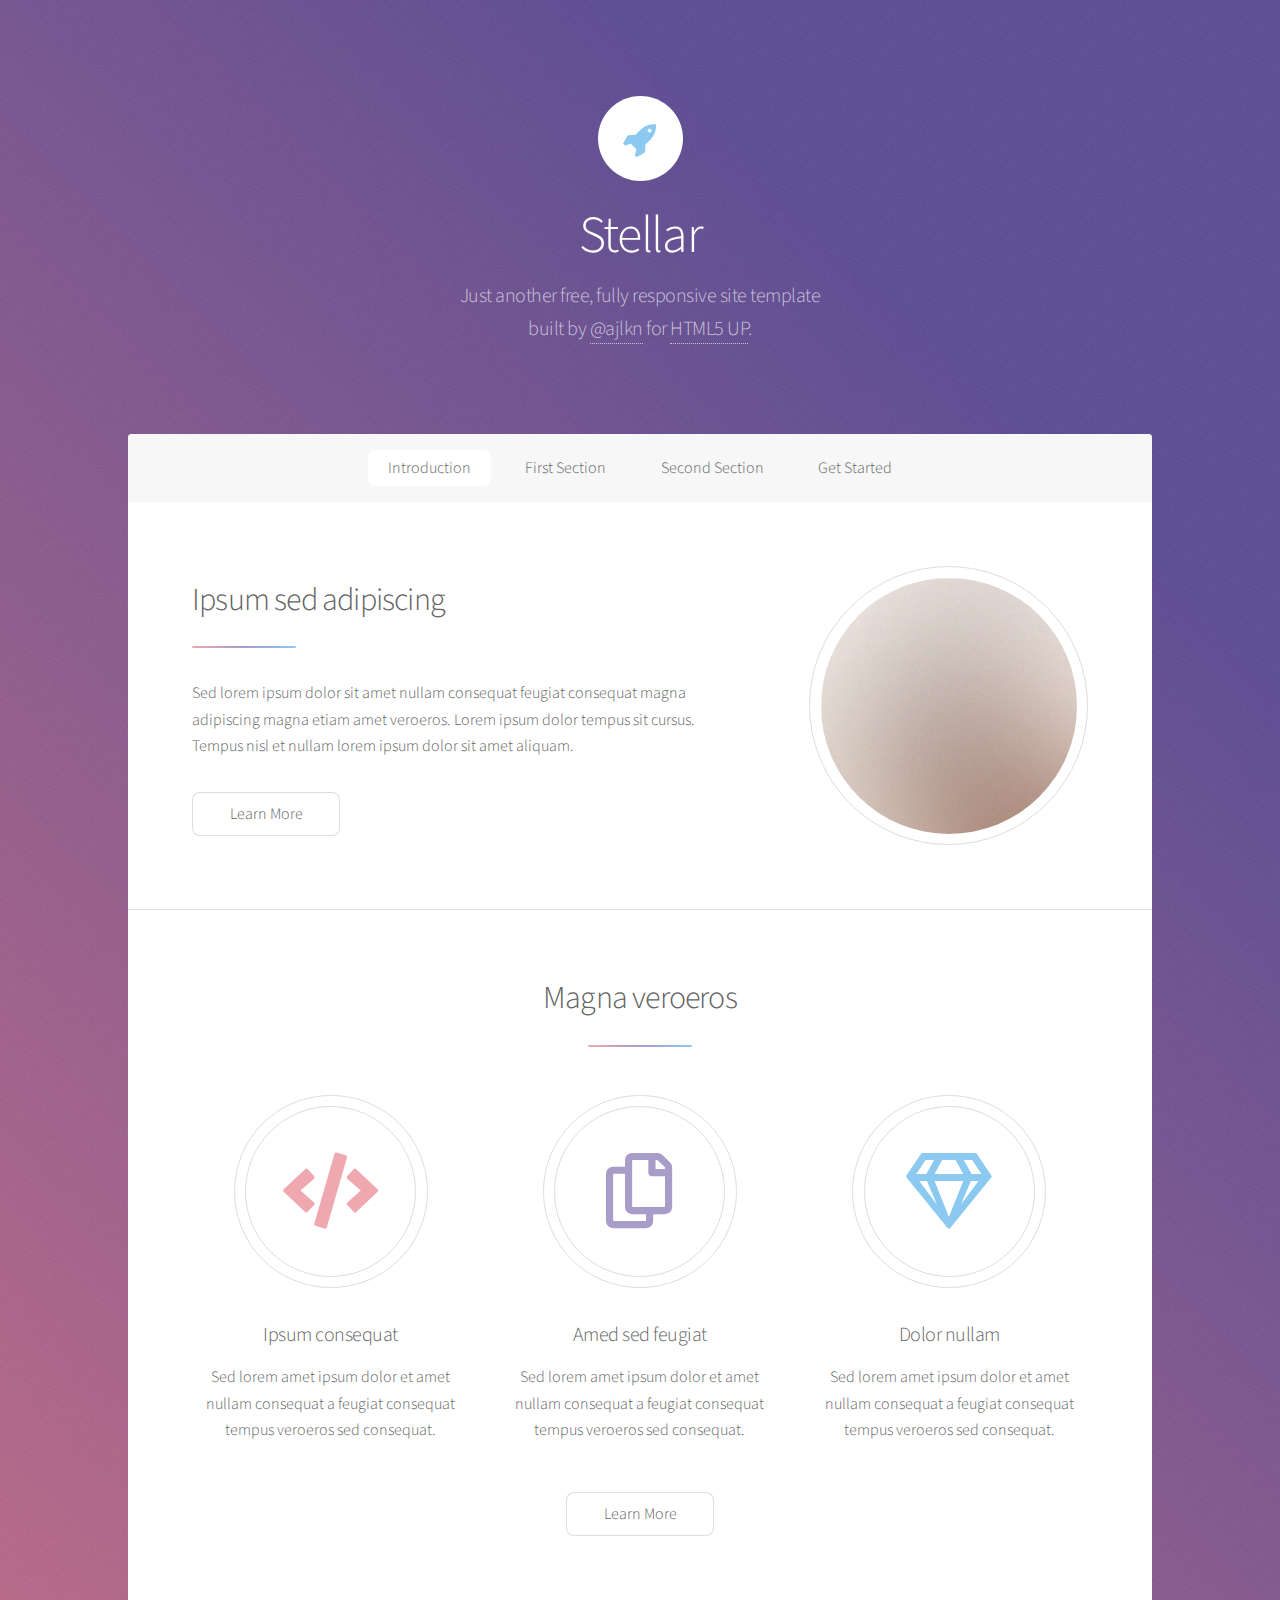
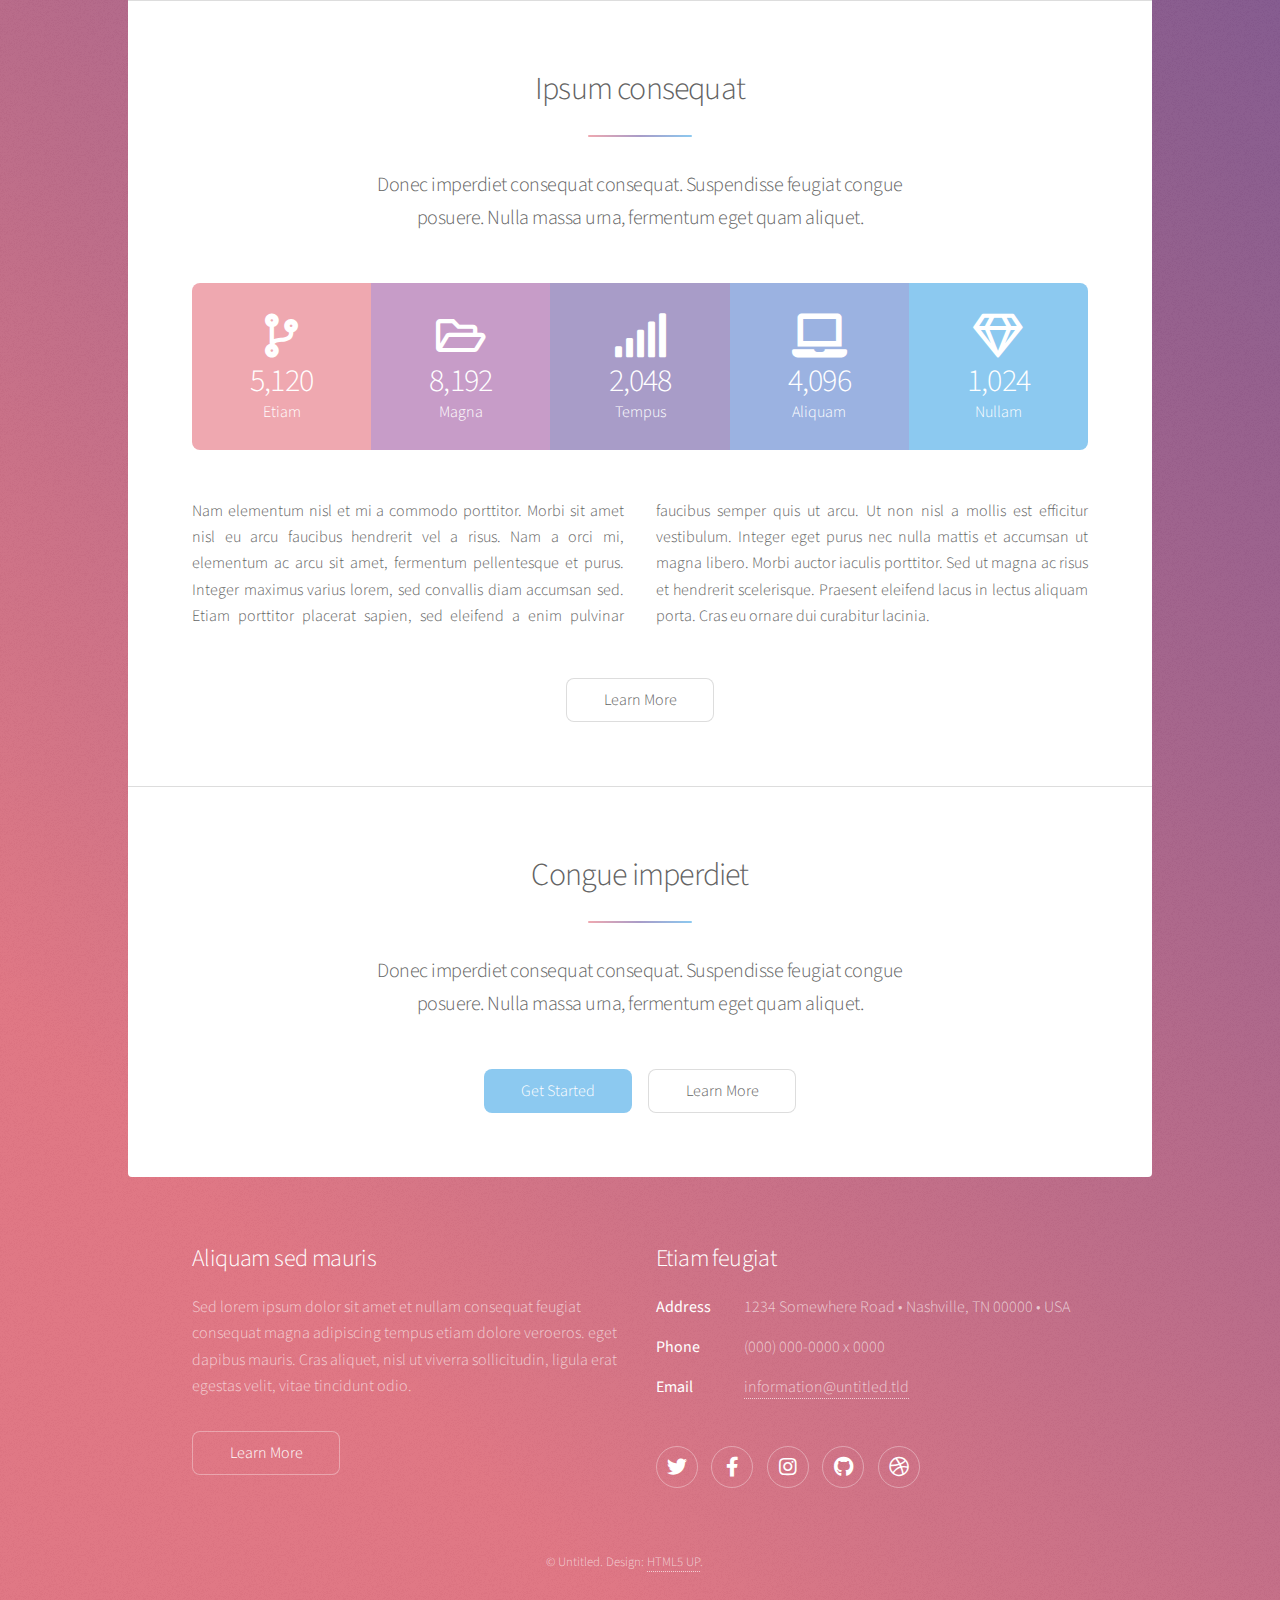
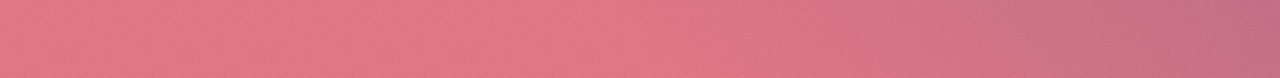
==== index.html @ 45c8602f "Update index.html" ====
<!DOCTYPE HTML>
<html>
	<head>
		<title>Stellar by HTML5 UP</title>
		<meta charset="utf-8" />
		<meta name="viewport" content="width=device-width, initial-scale=1, user-scalable=no" />
		<link rel="stylesheet" href="/assets/css/main.css" />
		<noscript><link rel="stylesheet" href="/assets/css/noscript.css" /></noscript>
	</head>
	<body class="is-preload">

		<!-- Wrapper -->
			<div id="wrapper">

				<!-- Header -->
					<header id="header" class="alt">
						<span class="logo"><img src="images/logo.svg" alt="" /></span>
						<h1>Stellar</h1>
						<p>Just another free, fully responsive site template<br />
						built by <a href="https://twitter.com/ajlkn">@ajlkn</a> for <a href="https://html5up.net">HTML5 UP</a>.</p>
					</header>

				<!-- Nav -->
					<nav id="nav">
						<ul>
							<li><a href="#intro" class="active">Introduction</a></li>
							<li><a href="#first">First Section</a></li>
							<li><a href="#second">Second Section</a></li>
							<li><a href="#cta">Get Started</a></li>
						</ul>
					</nav>

				<!-- Main -->
					<div id="main">

						<!-- Introduction -->
							<section id="intro" class="main">
								<div class="spotlight">
									<div class="content">
										<header class="major">
											<h2>Ipsum sed adipiscing</h2>
										</header>
										<p>Sed lorem ipsum dolor sit amet nullam consequat feugiat consequat magna
										adipiscing magna etiam amet veroeros. Lorem ipsum dolor tempus sit cursus.
										Tempus nisl et nullam lorem ipsum dolor sit amet aliquam.</p>
										<ul class="actions">
											<li><a href="generic.html" class="button">Learn More</a></li>
										</ul>
									</div>
									<span class="image"><img src="/images/pic01.jpg" alt="" /></span>
								</div>
							</section>

						<!-- First Section -->
							<section id="first" class="main special">
								<header class="major">
									<h2>Magna veroeros</h2>
								</header>
								<ul class="features">
									<li>
										<span class="icon solid major style1 fa-code"></span>
										<h3>Ipsum consequat</h3>
										<p>Sed lorem amet ipsum dolor et amet nullam consequat a feugiat consequat tempus veroeros sed consequat.</p>
									</li>
									<li>
										<span class="icon major style3 fa-copy"></span>
										<h3>Amed sed feugiat</h3>
										<p>Sed lorem amet ipsum dolor et amet nullam consequat a feugiat consequat tempus veroeros sed consequat.</p>
									</li>
									<li>
										<span class="icon major style5 fa-gem"></span>
										<h3>Dolor nullam</h3>
										<p>Sed lorem amet ipsum dolor et amet nullam consequat a feugiat consequat tempus veroeros sed consequat.</p>
									</li>
								</ul>
								<footer class="major">
									<ul class="actions special">
										<li><a href="/generic.html" class="button">Learn More</a></li>
									</ul>
								</footer>
							</section>

						<!-- Second Section -->
							<section id="second" class="main special">
								<header class="major">
									<h2>Ipsum consequat</h2>
									<p>Donec imperdiet consequat consequat. Suspendisse feugiat congue<br />
									posuere. Nulla massa urna, fermentum eget quam aliquet.</p>
								</header>
								<ul class="statistics">
									<li class="style1">
										<span class="icon solid fa-code-branch"></span>
										<strong>5,120</strong> Etiam
									</li>
									<li class="style2">
										<span class="icon fa-folder-open"></span>
										<strong>8,192</strong> Magna
									</li>
									<li class="style3">
										<span class="icon solid fa-signal"></span>
										<strong>2,048</strong> Tempus
									</li>
									<li class="style4">
										<span class="icon solid fa-laptop"></span>
										<strong>4,096</strong> Aliquam
									</li>
									<li class="style5">
										<span class="icon fa-gem"></span>
										<strong>1,024</strong> Nullam
									</li>
								</ul>
								<p class="content">Nam elementum nisl et mi a commodo porttitor. Morbi sit amet nisl eu arcu faucibus hendrerit vel a risus. Nam a orci mi, elementum ac arcu sit amet, fermentum pellentesque et purus. Integer maximus varius lorem, sed convallis diam accumsan sed. Etiam porttitor placerat sapien, sed eleifend a enim pulvinar faucibus semper quis ut arcu. Ut non nisl a mollis est efficitur vestibulum. Integer eget purus nec nulla mattis et accumsan ut magna libero. Morbi auctor iaculis porttitor. Sed ut magna ac risus et hendrerit scelerisque. Praesent eleifend lacus in lectus aliquam porta. Cras eu ornare dui curabitur lacinia.</p>
								<footer class="major">
									<ul class="actions special">
										<li><a href="/generic.html" class="button">Learn More</a></li>
									</ul>
								</footer>
							</section>

						<!-- Get Started -->
							<section id="cta" class="main special">
								<header class="major">
									<h2>Congue imperdiet</h2>
									<p>Donec imperdiet consequat consequat. Suspendisse feugiat congue<br />
									posuere. Nulla massa urna, fermentum eget quam aliquet.</p>
								</header>
								<footer class="major">
									<ul class="actions special">
										<li><a href="/generic.html" class="button primary">Get Started</a></li>
										<li><a href="/generic.html" class="button">Learn More</a></li>
									</ul>
								</footer>
							</section>

					</div>

				<!-- Footer -->
					<footer id="footer">
						<section>
							<h2>Aliquam sed mauris</h2>
							<p>Sed lorem ipsum dolor sit amet et nullam consequat feugiat consequat magna adipiscing tempus etiam dolore veroeros. eget dapibus mauris. Cras aliquet, nisl ut viverra sollicitudin, ligula erat egestas velit, vitae tincidunt odio.</p>
							<ul class="actions">
								<li><a href="/generic.html" class="button">Learn More</a></li>
							</ul>
						</section>
						<section>
							<h2>Etiam feugiat</h2>
							<dl class="alt">
								<dt>Address</dt>
								<dd>1234 Somewhere Road &bull; Nashville, TN 00000 &bull; USA</dd>
								<dt>Phone</dt>
								<dd>(000) 000-0000 x 0000</dd>
								<dt>Email</dt>
								<dd><a href="#">information@untitled.tld</a></dd>
							</dl>
							<ul class="icons">
								<li><a href="#" class="icon brands fa-twitter alt"><span class="label">Twitter</span></a></li>
								<li><a href="#" class="icon brands fa-facebook-f alt"><span class="label">Facebook</span></a></li>
								<li><a href="#" class="icon brands fa-instagram alt"><span class="label">Instagram</span></a></li>
								<li><a href="#" class="icon brands fa-github alt"><span class="label">GitHub</span></a></li>
								<li><a href="#" class="icon brands fa-dribbble alt"><span class="label">Dribbble</span></a></li>
							</ul>
						</section>
						<p class="copyright">&copy; Untitled. Design: <a href="https://html5up.net">HTML5 UP</a>.</p>
					</footer>

			</div>

		<!-- Scripts -->
			<script src="assets/js/jquery.min.js"></script>
			<script src="assets/js/jquery.scrollex.min.js"></script>
			<script src="assets/js/jquery.scrolly.min.js"></script>
			<script src="assets/js/browser.min.js"></script>
			<script src="assets/js/breakpoints.min.js"></script>
			<script src="assets/js/util.js"></script>
			<script src="assets/js/main.js"></script>

	</body>
</html>
---- assets/css/main.css ----
@import url(fontawesome-all.min.css);
@import 'https://fonts.googleapis.com/css?family=Source+Sans+Pro:300,400';

/*
	Stellar by HTML5 UP
	html5up.net | @ajlkn
	Free for personal and commercial use under the CCA 3.0 license (html5up.net/license)
*/

html, body, div, span, applet, object,
iframe, h1, h2, h3, h4, h5, h6, p, blockquote,
pre, a, abbr, acronym, address, big, cite,
code, del, dfn, em, img, ins, kbd, q, s, samp,
small, strike, strong, sub, sup, tt, var, b,
u, i, center, dl, dt, dd, ol, ul, li, fieldset,
form, label, legend, table, caption, tbody,
tfoot, thead, tr, th, td, article, aside,
canvas, details, embed, figure, figcaption,
footer, header, hgroup, menu, nav, output, ruby,
section, summary, time, mark, audio, video {
	margin: 0;
	padding: 0;
	border: 0;
	font-size: 100%;
	font: inherit;
	vertical-align: baseline;}

article, aside, details, figcaption, figure,
footer, header, hgroup, menu, nav, section {
	display: block;}

body {
	line-height: 1;
}

ol, ul {
	list-style: none;
}

blockquote, q {
	quotes: none;
}

	blockquote:before, blockquote:after, q:before, q:after {
		content: '';
		content: none;
	}

table {
	border-collapse: collapse;
	border-spacing: 0;
}

body {
	-webkit-text-size-adjust: none;
}

mark {
	background-color: transparent;
	color: inherit;
}

input::-moz-focus-inner {
	border: 0;
	padding: 0;
}

input, select, textarea {
	-moz-appearance: none;
	-webkit-appearance: none;
	-ms-appearance: none;
	appearance: none;
}

/* Basic */

	@-ms-viewport {
		width: device-width;
	}

	body {
		-ms-overflow-style: scrollbar;
	}

	@media screen and (max-width: 480px) {

		html, body {
			min-width: 320px;
		}

	}

	html {
		box-sizing: border-box;
	}

	*, *:before, *:after {
		box-sizing: inherit;
	}

	body {
		background-color: #935d8c;
		background-image: url("images/overlay.png"), -moz-linear-gradient(45deg, #e37682 15%, #5f4d93 85%);
		background-image: url("images/overlay.png"), -webkit-linear-gradient(45deg, #e37682 15%, #5f4d93 85%);
		background-image: url("images/overlay.png"), -ms-linear-gradient(45deg, #e37682 15%, #5f4d93 85%);
		background-image: url("images/overlay.png"), linear-gradient(45deg, #e37682 15%, #5f4d93 85%);
	}

		body.is-preload *, body.is-preload *:before, body.is-preload *:after {
			-moz-animation: none !important;
			-webkit-animation: none !important;
			-ms-animation: none !important;
			animation: none !important;
			-moz-transition: none !important;
			-webkit-transition: none !important;
			-ms-transition: none !important;
			transition: none !important;
		}

/* Type */

	body {
		background-color: #935d8c;
		color: rgba(255, 255, 255, 0.65);
	}

	body, input, select, textarea {
		font-family: "Source Sans Pro", Helvetica, sans-serif;
		font-size: 17pt;
		font-weight: 300;
		line-height: 1.65;
	}

		@media screen and (max-width: 1680px) {

			body, input, select, textarea {
				font-size: 14pt;
			}

		}

		@media screen and (max-width: 1280px) {

			body, input, select, textarea {
				font-size: 12pt;
			}

		}

		@media screen and (max-width: 360px) {

			body, input, select, textarea {
				font-size: 11pt;
			}

		}

	a {
		-moz-transition: color 0.2s ease, border-bottom 0.2s ease;
		-webkit-transition: color 0.2s ease, border-bottom 0.2s ease;
		-ms-transition: color 0.2s ease, border-bottom 0.2s ease;
		transition: color 0.2s ease, border-bottom 0.2s ease;
		text-decoration: none;
		border-bottom: dotted 1px;
		color: inherit;
	}

		a:hover {
			border-bottom-color: transparent;
		}

	strong, b {
		font-weight: 400;
	}

	em, i {
		font-style: italic;
	}

	p {
		margin: 0 0 2em 0;
	}

		p.content {
			-moz-columns: 20em 2;
			-webkit-columns: 20em 2;
			-ms-columns: 20em 2;
			columns: 20em 2;
			-moz-column-gap: 2em;
			-webkit-column-gap: 2em;
			-ms-column-gap: 2em;
			column-gap: 2em;
			text-align: justify;
		}

	h1, h2, h3, h4, h5, h6 {
		font-weight: 300;
		line-height: 1.5;
		margin: 0 0 0.7em 0;
		letter-spacing: -0.025em;
	}

		h1 a, h2 a, h3 a, h4 a, h5 a, h6 a {
			color: inherit;
			text-decoration: none;
		}

	h1 {
		font-size: 2.5em;
		line-height: 1.2;
	}

	h2 {
		font-size: 1.5em;
	}

	h3 {
		font-size: 1.25em;
	}

	h4 {
		font-size: 1.1em;
	}

	h5 {
		font-size: 0.9em;
	}

	h6 {
		font-size: 0.7em;
	}

	@media screen and (max-width: 736px) {

		h1 {
			font-size: 2em;
		}

	}

	sub {
		font-size: 0.8em;
		position: relative;
		top: 0.5em;
	}

	sup {
		font-size: 0.8em;
		position: relative;
		top: -0.5em;
	}

	blockquote {
		border-left: solid 4px;
		font-style: italic;
		margin: 0 0 2em 0;
		padding: 0.5em 0 0.5em 2em;
	}

	code {
		border-radius: 8px;
		border: solid 1px;
		font-family: "Courier New", monospace;
		font-size: 0.9em;
		margin: 0 0.25em;
		padding: 0.25em 0.65em;
	}

	pre {
		-webkit-overflow-scrolling: touch;
		font-family: "Courier New", monospace;
		font-size: 0.9em;
		margin: 0 0 2em 0;
	}

		pre code {
			display: block;
			line-height: 1.75;
			padding: 1em 1.5em;
			overflow-x: auto;
		}

	hr {
		border: 0;
		border-bottom: solid 1px;
		margin: 2em 0;
	}

		hr.major {
			margin: 3em 0;
		}

	.align-left {
		text-align: left;
	}

	.align-center {
		text-align: center;
	}

	.align-right {
		text-align: right;
	}

	input, select, textarea {
		color: #ffffff;
	}

	a:hover {
		color: #ffffff;
	}

	strong, b {
		color: #ffffff;
	}

	h1, h2, h3, h4, h5, h6 {
		color: #ffffff;
	}

	blockquote {
		border-left-color: rgba(255, 255, 255, 0.35);
	}

	code {
		background: rgba(255, 255, 255, 0.075);
		border-color: rgba(255, 255, 255, 0.35);
	}

	hr {
		border-bottom-color: rgba(255, 255, 255, 0.35);
	}

/* Row */

	.row {
		display: flex;
		flex-wrap: wrap;
		box-sizing: border-box;
		align-items: stretch;
	}

		.row > * {
			box-sizing: border-box;
		}

		.row.gtr-uniform > * > :last-child {
			margin-bottom: 0;
		}

		.row.aln-left {
			justify-content: flex-start;
		}

		.row.aln-center {
			justify-content: center;
		}

		.row.aln-right {
			justify-content: flex-end;
		}

		.row.aln-top {
			align-items: flex-start;
		}

		.row.aln-middle {
			align-items: center;
		}

		.row.aln-bottom {
			align-items: flex-end;
		}

		.row > .imp {
			order: -1;
		}

		.row > .col-1 {
			width: 8.33333%;
		}

		.row > .off-1 {
			margin-left: 8.33333%;
		}

		.row > .col-2 {
			width: 16.66667%;
		}

		.row > .off-2 {
			margin-left: 16.66667%;
		}

		.row > .col-3 {
			width: 25%;
		}

		.row > .off-3 {
			margin-left: 25%;
		}

		.row > .col-4 {
			width: 33.33333%;
		}

		.row > .off-4 {
			margin-left: 33.33333%;
		}

		.row > .col-5 {
			width: 41.66667%;
		}

		.row > .off-5 {
			margin-left: 41.66667%;
		}

		.row > .col-6 {
			width: 50%;
		}

		.row > .off-6 {
			margin-left: 50%;
		}

		.row > .col-7 {
			width: 58.33333%;
		}

		.row > .off-7 {
			margin-left: 58.33333%;
		}

		.row > .col-8 {
			width: 66.66667%;
		}

		.row > .off-8 {
			margin-left: 66.66667%;
		}

		.row > .col-9 {
			width: 75%;
		}

		.row > .off-9 {
			margin-left: 75%;
		}

		.row > .col-10 {
			width: 83.33333%;
		}

		.row > .off-10 {
			margin-left: 83.33333%;
		}

		.row > .col-11 {
			width: 91.66667%;
		}

		.row > .off-11 {
			margin-left: 91.66667%;
		}

		.row > .col-12 {
			width: 100%;
		}

		.row > .off-12 {
			margin-left: 100%;
		}

		.row.gtr-0 {
			margin-top: 0;
			margin-left: 0em;
		}

			.row.gtr-0 > * {
				padding: 0 0 0 0em;
			}

			.row.gtr-0.gtr-uniform {
				margin-top: 0em;
			}

				.row.gtr-0.gtr-uniform > * {
					padding-top: 0em;
				}

		.row.gtr-25 {
			margin-top: 0;
			margin-left: -0.375em;
		}

			.row.gtr-25 > * {
				padding: 0 0 0 0.375em;
			}

			.row.gtr-25.gtr-uniform {
				margin-top: -0.375em;
			}

				.row.gtr-25.gtr-uniform > * {
					padding-top: 0.375em;
				}

		.row.gtr-50 {
			margin-top: 0;
			margin-left: -0.75em;
		}

			.row.gtr-50 > * {
				padding: 0 0 0 0.75em;
			}

			.row.gtr-50.gtr-uniform {
				margin-top: -0.75em;
			}

				.row.gtr-50.gtr-uniform > * {
					padding-top: 0.75em;
				}

		.row {
			margin-top: 0;
			margin-left: -1.5em;
		}

			.row > * {
				padding: 0 0 0 1.5em;
			}

			.row.gtr-uniform {
				margin-top: -1.5em;
			}

				.row.gtr-uniform > * {
					padding-top: 1.5em;
				}

		.row.gtr-150 {
			margin-top: 0;
			margin-left: -2.25em;
		}

			.row.gtr-150 > * {
				padding: 0 0 0 2.25em;
			}

			.row.gtr-150.gtr-uniform {
				margin-top: -2.25em;
			}

				.row.gtr-150.gtr-uniform > * {
					padding-top: 2.25em;
				}

		.row.gtr-200 {
			margin-top: 0;
			margin-left: -3em;
		}

			.row.gtr-200 > * {
				padding: 0 0 0 3em;
			}

			.row.gtr-200.gtr-uniform {
				margin-top: -3em;
			}

				.row.gtr-200.gtr-uniform > * {
					padding-top: 3em;
				}

		@media screen and (max-width: 1680px) {

			.row {
				display: flex;
				flex-wrap: wrap;
				box-sizing: border-box;
				align-items: stretch;
			}

				.row > * {
					box-sizing: border-box;
				}

				.row.gtr-uniform > * > :last-child {
					margin-bottom: 0;
				}

				.row.aln-left {
					justify-content: flex-start;
				}

				.row.aln-center {
					justify-content: center;
				}

				.row.aln-right {
					justify-content: flex-end;
				}

				.row.aln-top {
					align-items: flex-start;
				}

				.row.aln-middle {
					align-items: center;
				}

				.row.aln-bottom {
					align-items: flex-end;
				}

				.row > .imp-xlarge {
					order: -1;
				}

				.row > .col-1-xlarge {
					width: 8.33333%;
				}

				.row > .off-1-xlarge {
					margin-left: 8.33333%;
				}

				.row > .col-2-xlarge {
					width: 16.66667%;
				}

				.row > .off-2-xlarge {
					margin-left: 16.66667%;
				}

				.row > .col-3-xlarge {
					width: 25%;
				}

				.row > .off-3-xlarge {
					margin-left: 25%;
				}

				.row > .col-4-xlarge {
					width: 33.33333%;
				}

				.row > .off-4-xlarge {
					margin-left: 33.33333%;
				}

				.row > .col-5-xlarge {
					width: 41.66667%;
				}

				.row > .off-5-xlarge {
					margin-left: 41.66667%;
				}

				.row > .col-6-xlarge {
					width: 50%;
				}

				.row > .off-6-xlarge {
					margin-left: 50%;
				}

				.row > .col-7-xlarge {
					width: 58.33333%;
				}

				.row > .off-7-xlarge {
					margin-left: 58.33333%;
				}

				.row > .col-8-xlarge {
					width: 66.66667%;
				}

				.row > .off-8-xlarge {
					margin-left: 66.66667%;
				}

				.row > .col-9-xlarge {
					width: 75%;
				}

				.row > .off-9-xlarge {
					margin-left: 75%;
				}

				.row > .col-10-xlarge {
					width: 83.33333%;
				}

				.row > .off-10-xlarge {
					margin-left: 83.33333%;
				}

				.row > .col-11-xlarge {
					width: 91.66667%;
				}

				.row > .off-11-xlarge {
					margin-left: 91.66667%;
				}

				.row > .col-12-xlarge {
					width: 100%;
				}

				.row > .off-12-xlarge {
					margin-left: 100%;
				}

				.row.gtr-0 {
					margin-top: 0;
					margin-left: 0em;
				}

					.row.gtr-0 > * {
						padding: 0 0 0 0em;
					}

					.row.gtr-0.gtr-uniform {
						margin-top: 0em;
					}

						.row.gtr-0.gtr-uniform > * {
							padding-top: 0em;
						}

				.row.gtr-25 {
					margin-top: 0;
					margin-left: -0.375em;
				}

					.row.gtr-25 > * {
						padding: 0 0 0 0.375em;
					}

					.row.gtr-25.gtr-uniform {
						margin-top: -0.375em;
					}

						.row.gtr-25.gtr-uniform > * {
							padding-top: 0.375em;
						}

				.row.gtr-50 {
					margin-top: 0;
					margin-left: -0.75em;
				}

					.row.gtr-50 > * {
						padding: 0 0 0 0.75em;
					}

					.row.gtr-50.gtr-uniform {
						margin-top: -0.75em;
					}

						.row.gtr-50.gtr-uniform > * {
							padding-top: 0.75em;
						}

				.row {
					margin-top: 0;
					margin-left: -1.5em;
				}

					.row > * {
						padding: 0 0 0 1.5em;
					}

					.row.gtr-uniform {
						margin-top: -1.5em;
					}

						.row.gtr-uniform > * {
							padding-top: 1.5em;
						}

				.row.gtr-150 {
					margin-top: 0;
					margin-left: -2.25em;
				}

					.row.gtr-150 > * {
						padding: 0 0 0 2.25em;
					}

					.row.gtr-150.gtr-uniform {
						margin-top: -2.25em;
					}

						.row.gtr-150.gtr-uniform > * {
							padding-top: 2.25em;
						}

				.row.gtr-200 {
					margin-top: 0;
					margin-left: -3em;
				}

					.row.gtr-200 > * {
						padding: 0 0 0 3em;
					}

					.row.gtr-200.gtr-uniform {
						margin-top: -3em;
					}

						.row.gtr-200.gtr-uniform > * {
							padding-top: 3em;
						}

		}

		@media screen and (max-width: 1280px) {

			.row {
				display: flex;
				flex-wrap: wrap;
				box-sizing: border-box;
				align-items: stretch;
			}

				.row > * {
					box-sizing: border-box;
				}

				.row.gtr-uniform > * > :last-child {
					margin-bottom: 0;
				}

				.row.aln-left {
					justify-content: flex-start;
				}

				.row.aln-center {
					justify-content: center;
				}

				.row.aln-right {
					justify-content: flex-end;
				}

				.row.aln-top {
					align-items: flex-start;
				}

				.row.aln-middle {
					align-items: center;
				}

				.row.aln-bottom {
					align-items: flex-end;
				}

				.row > .imp-large {
					order: -1;
				}

				.row > .col-1-large {
					width: 8.33333%;
				}

				.row > .off-1-large {
					margin-left: 8.33333%;
				}

				.row > .col-2-large {
					width: 16.66667%;
				}

				.row > .off-2-large {
					margin-left: 16.66667%;
				}

				.row > .col-3-large {
					width: 25%;
				}

				.row > .off-3-large {
					margin-left: 25%;
				}

				.row > .col-4-large {
					width: 33.33333%;
				}

				.row > .off-4-large {
					margin-left: 33.33333%;
				}

				.row > .col-5-large {
					width: 41.66667%;
				}

				.row > .off-5-large {
					margin-left: 41.66667%;
				}

				.row > .col-6-large {
					width: 50%;
				}

				.row > .off-6-large {
					margin-left: 50%;
				}

				.row > .col-7-large {
					width: 58.33333%;
				}

				.row > .off-7-large {
					margin-left: 58.33333%;
				}

				.row > .col-8-large {
					width: 66.66667%;
				}

				.row > .off-8-large {
					margin-left: 66.66667%;
				}

				.row > .col-9-large {
					width: 75%;
				}

				.row > .off-9-large {
					margin-left: 75%;
				}

				.row > .col-10-large {
					width: 83.33333%;
				}

				.row > .off-10-large {
					margin-left: 83.33333%;
				}

				.row > .col-11-large {
					width: 91.66667%;
				}

				.row > .off-11-large {
					margin-left: 91.66667%;
				}

				.row > .col-12-large {
					width: 100%;
				}

				.row > .off-12-large {
					margin-left: 100%;
				}

				.row.gtr-0 {
					margin-top: 0;
					margin-left: 0em;
				}

					.row.gtr-0 > * {
						padding: 0 0 0 0em;
					}

					.row.gtr-0.gtr-uniform {
						margin-top: 0em;
					}

						.row.gtr-0.gtr-uniform > * {
							padding-top: 0em;
						}

				.row.gtr-25 {
					margin-top: 0;
					margin-left: -0.375em;
				}

					.row.gtr-25 > * {
						padding: 0 0 0 0.375em;
					}

					.row.gtr-25.gtr-uniform {
						margin-top: -0.375em;
					}

						.row.gtr-25.gtr-uniform > * {
							padding-top: 0.375em;
						}

				.row.gtr-50 {
					margin-top: 0;
					margin-left: -0.75em;
				}

					.row.gtr-50 > * {
						padding: 0 0 0 0.75em;
					}

					.row.gtr-50.gtr-uniform {
						margin-top: -0.75em;
					}

						.row.gtr-50.gtr-uniform > * {
							padding-top: 0.75em;
						}

				.row {
					margin-top: 0;
					margin-left: -1.5em;
				}

					.row > * {
						padding: 0 0 0 1.5em;
					}

					.row.gtr-uniform {
						margin-top: -1.5em;
					}

						.row.gtr-uniform > * {
							padding-top: 1.5em;
						}

				.row.gtr-150 {
					margin-top: 0;
					margin-left: -2.25em;
				}

					.row.gtr-150 > * {
						padding: 0 0 0 2.25em;
					}

					.row.gtr-150.gtr-uniform {
						margin-top: -2.25em;
					}

						.row.gtr-150.gtr-uniform > * {
							padding-top: 2.25em;
						}

				.row.gtr-200 {
					margin-top: 0;
					margin-left: -3em;
				}

					.row.gtr-200 > * {
						padding: 0 0 0 3em;
					}

					.row.gtr-200.gtr-uniform {
						margin-top: -3em;
					}

						.row.gtr-200.gtr-uniform > * {
							padding-top: 3em;
						}

		}

		@media screen and (max-width: 980px) {

			.row {
				display: flex;
				flex-wrap: wrap;
				box-sizing: border-box;
				align-items: stretch;
			}

				.row > * {
					box-sizing: border-box;
				}

				.row.gtr-uniform > * > :last-child {
					margin-bottom: 0;
				}

				.row.aln-left {
					justify-content: flex-start;
				}

				.row.aln-center {
					justify-content: center;
				}

				.row.aln-right {
					justify-content: flex-end;
				}

				.row.aln-top {
					align-items: flex-start;
				}

				.row.aln-middle {
					align-items: center;
				}

				.row.aln-bottom {
					align-items: flex-end;
				}

				.row > .imp-medium {
					order: -1;
				}

				.row > .col-1-medium {
					width: 8.33333%;
				}

				.row > .off-1-medium {
					margin-left: 8.33333%;
				}

				.row > .col-2-medium {
					width: 16.66667%;
				}

				.row > .off-2-medium {
					margin-left: 16.66667%;
				}

				.row > .col-3-medium {
					width: 25%;
				}

				.row > .off-3-medium {
					margin-left: 25%;
				}

				.row > .col-4-medium {
					width: 33.33333%;
				}

				.row > .off-4-medium {
					margin-left: 33.33333%;
				}

				.row > .col-5-medium {
					width: 41.66667%;
				}

				.row > .off-5-medium {
					margin-left: 41.66667%;
				}

				.row > .col-6-medium {
					width: 50%;
				}

				.row > .off-6-medium {
					margin-left: 50%;
				}

				.row > .col-7-medium {
					width: 58.33333%;
				}

				.row > .off-7-medium {
					margin-left: 58.33333%;
				}

				.row > .col-8-medium {
					width: 66.66667%;
				}

				.row > .off-8-medium {
					margin-left: 66.66667%;
				}

				.row > .col-9-medium {
					width: 75%;
				}

				.row > .off-9-medium {
					margin-left: 75%;
				}

				.row > .col-10-medium {
					width: 83.33333%;
				}

				.row > .off-10-medium {
					margin-left: 83.33333%;
				}

				.row > .col-11-medium {
					width: 91.66667%;
				}

				.row > .off-11-medium {
					margin-left: 91.66667%;
				}

				.row > .col-12-medium {
					width: 100%;
				}

				.row > .off-12-medium {
					margin-left: 100%;
				}

				.row.gtr-0 {
					margin-top: 0;
					margin-left: 0em;
				}

					.row.gtr-0 > * {
						padding: 0 0 0 0em;
					}

					.row.gtr-0.gtr-uniform {
						margin-top: 0em;
					}

						.row.gtr-0.gtr-uniform > * {
							padding-top: 0em;
						}

				.row.gtr-25 {
					margin-top: 0;
					margin-left: -0.375em;
				}

					.row.gtr-25 > * {
						padding: 0 0 0 0.375em;
					}

					.row.gtr-25.gtr-uniform {
						margin-top: -0.375em;
					}

						.row.gtr-25.gtr-uniform > * {
							padding-top: 0.375em;
						}

				.row.gtr-50 {
					margin-top: 0;
					margin-left: -0.75em;
				}

					.row.gtr-50 > * {
						padding: 0 0 0 0.75em;
					}

					.row.gtr-50.gtr-uniform {
						margin-top: -0.75em;
					}

						.row.gtr-50.gtr-uniform > * {
							padding-top: 0.75em;
						}

				.row {
					margin-top: 0;
					margin-left: -1.5em;
				}

					.row > * {
						padding: 0 0 0 1.5em;
					}

					.row.gtr-uniform {
						margin-top: -1.5em;
					}

						.row.gtr-uniform > * {
							padding-top: 1.5em;
						}

				.row.gtr-150 {
					margin-top: 0;
					margin-left: -2.25em;
				}

					.row.gtr-150 > * {
						padding: 0 0 0 2.25em;
					}

					.row.gtr-150.gtr-uniform {
						margin-top: -2.25em;
					}

						.row.gtr-150.gtr-uniform > * {
							padding-top: 2.25em;
						}

				.row.gtr-200 {
					margin-top: 0;
					margin-left: -3em;
				}

					.row.gtr-200 > * {
						padding: 0 0 0 3em;
					}

					.row.gtr-200.gtr-uniform {
						margin-top: -3em;
					}

						.row.gtr-200.gtr-uniform > * {
							padding-top: 3em;
						}

		}

		@media screen and (max-width: 736px) {

			.row {
				display: flex;
				flex-wrap: wrap;
				box-sizing: border-box;
				align-items: stretch;
			}

				.row > * {
					box-sizing: border-box;
				}

				.row.gtr-uniform > * > :last-child {
					margin-bottom: 0;
				}

				.row.aln-left {
					justify-content: flex-start;
				}

				.row.aln-center {
					justify-content: center;
				}

				.row.aln-right {
					justify-content: flex-end;
				}

				.row.aln-top {
					align-items: flex-start;
				}

				.row.aln-middle {
					align-items: center;
				}

				.row.aln-bottom {
					align-items: flex-end;
				}

				.row > .imp-small {
					order: -1;
				}

				.row > .col-1-small {
					width: 8.33333%;
				}

				.row > .off-1-small {
					margin-left: 8.33333%;
				}

				.row > .col-2-small {
					width: 16.66667%;
				}

				.row > .off-2-small {
					margin-left: 16.66667%;
				}

				.row > .col-3-small {
					width: 25%;
				}

				.row > .off-3-small {
					margin-left: 25%;
				}

				.row > .col-4-small {
					width: 33.33333%;
				}

				.row > .off-4-small {
					margin-left: 33.33333%;
				}

				.row > .col-5-small {
					width: 41.66667%;
				}

				.row > .off-5-small {
					margin-left: 41.66667%;
				}

				.row > .col-6-small {
					width: 50%;
				}

				.row > .off-6-small {
					margin-left: 50%;
				}

				.row > .col-7-small {
					width: 58.33333%;
				}

				.row > .off-7-small {
					margin-left: 58.33333%;
				}

				.row > .col-8-small {
					width: 66.66667%;
				}

				.row > .off-8-small {
					margin-left: 66.66667%;
				}

				.row > .col-9-small {
					width: 75%;
				}

				.row > .off-9-small {
					margin-left: 75%;
				}

				.row > .col-10-small {
					width: 83.33333%;
				}

				.row > .off-10-small {
					margin-left: 83.33333%;
				}

				.row > .col-11-small {
					width: 91.66667%;
				}

				.row > .off-11-small {
					margin-left: 91.66667%;
				}

				.row > .col-12-small {
					width: 100%;
				}

				.row > .off-12-small {
					margin-left: 100%;
				}

				.row.gtr-0 {
					margin-top: 0;
					margin-left: 0em;
				}

					.row.gtr-0 > * {
						padding: 0 0 0 0em;
					}

					.row.gtr-0.gtr-uniform {
						margin-top: 0em;
					}

						.row.gtr-0.gtr-uniform > * {
							padding-top: 0em;
						}

				.row.gtr-25 {
					margin-top: 0;
					margin-left: -0.25em;
				}

					.row.gtr-25 > * {
						padding: 0 0 0 0.25em;
					}

					.row.gtr-25.gtr-uniform {
						margin-top: -0.25em;
					}

						.row.gtr-25.gtr-uniform > * {
							padding-top: 0.25em;
						}

				.row.gtr-50 {
					margin-top: 0;
					margin-left: -0.5em;
				}

					.row.gtr-50 > * {
						padding: 0 0 0 0.5em;
					}

					.row.gtr-50.gtr-uniform {
						margin-top: -0.5em;
					}

						.row.gtr-50.gtr-uniform > * {
							padding-top: 0.5em;
						}

				.row {
					margin-top: 0;
					margin-left: -1em;
				}

					.row > * {
						padding: 0 0 0 1em;
					}

					.row.gtr-uniform {
						margin-top: -1em;
					}

						.row.gtr-uniform > * {
							padding-top: 1em;
						}

				.row.gtr-150 {
					margin-top: 0;
					margin-left: -1.5em;
				}

					.row.gtr-150 > * {
						padding: 0 0 0 1.5em;
					}

					.row.gtr-150.gtr-uniform {
						margin-top: -1.5em;
					}

						.row.gtr-150.gtr-uniform > * {
							padding-top: 1.5em;
						}

				.row.gtr-200 {
					margin-top: 0;
					margin-left: -2em;
				}

					.row.gtr-200 > * {
						padding: 0 0 0 2em;
					}

					.row.gtr-200.gtr-uniform {
						margin-top: -2em;
					}

						.row.gtr-200.gtr-uniform > * {
							padding-top: 2em;
						}

		}

		@media screen and (max-width: 480px) {

			.row {
				display: flex;
				flex-wrap: wrap;
				box-sizing: border-box;
				align-items: stretch;
			}

				.row > * {
					box-sizing: border-box;
				}

				.row.gtr-uniform > * > :last-child {
					margin-bottom: 0;
				}

				.row.aln-left {
					justify-content: flex-start;
				}

				.row.aln-center {
					justify-content: center;
				}

				.row.aln-right {
					justify-content: flex-end;
				}

				.row.aln-top {
					align-items: flex-start;
				}

				.row.aln-middle {
					align-items: center;
				}

				.row.aln-bottom {
					align-items: flex-end;
				}

				.row > .imp-xsmall {
					order: -1;
				}

				.row > .col-1-xsmall {
					width: 8.33333%;
				}

				.row > .off-1-xsmall {
					margin-left: 8.33333%;
				}

				.row > .col-2-xsmall {
					width: 16.66667%;
				}

				.row > .off-2-xsmall {
					margin-left: 16.66667%;
				}

				.row > .col-3-xsmall {
					width: 25%;
				}

				.row > .off-3-xsmall {
					margin-left: 25%;
				}

				.row > .col-4-xsmall {
					width: 33.33333%;
				}

				.row > .off-4-xsmall {
					margin-left: 33.33333%;
				}

				.row > .col-5-xsmall {
					width: 41.66667%;
				}

				.row > .off-5-xsmall {
					margin-left: 41.66667%;
				}

				.row > .col-6-xsmall {
					width: 50%;
				}

				.row > .off-6-xsmall {
					margin-left: 50%;
				}

				.row > .col-7-xsmall {
					width: 58.33333%;
				}

				.row > .off-7-xsmall {
					margin-left: 58.33333%;
				}

				.row > .col-8-xsmall {
					width: 66.66667%;
				}

				.row > .off-8-xsmall {
					margin-left: 66.66667%;
				}

				.row > .col-9-xsmall {
					width: 75%;
				}

				.row > .off-9-xsmall {
					margin-left: 75%;
				}

				.row > .col-10-xsmall {
					width: 83.33333%;
				}

				.row > .off-10-xsmall {
					margin-left: 83.33333%;
				}

				.row > .col-11-xsmall {
					width: 91.66667%;
				}

				.row > .off-11-xsmall {
					margin-left: 91.66667%;
				}

				.row > .col-12-xsmall {
					width: 100%;
				}

				.row > .off-12-xsmall {
					margin-left: 100%;
				}

				.row.gtr-0 {
					margin-top: 0;
					margin-left: 0em;
				}

					.row.gtr-0 > * {
						padding: 0 0 0 0em;
					}

					.row.gtr-0.gtr-uniform {
						margin-top: 0em;
					}

						.row.gtr-0.gtr-uniform > * {
							padding-top: 0em;
						}

				.row.gtr-25 {
					margin-top: 0;
					margin-left: -0.3125em;
				}

					.row.gtr-25 > * {
						padding: 0 0 0 0.3125em;
					}

					.row.gtr-25.gtr-uniform {
						margin-top: -0.3125em;
					}

						.row.gtr-25.gtr-uniform > * {
							padding-top: 0.3125em;
						}

				.row.gtr-50 {
					margin-top: 0;
					margin-left: -0.625em;
				}

					.row.gtr-50 > * {
						padding: 0 0 0 0.625em;
					}

					.row.gtr-50.gtr-uniform {
						margin-top: -0.625em;
					}

						.row.gtr-50.gtr-uniform > * {
							padding-top: 0.625em;
						}

				.row {
					margin-top: 0;
					margin-left: -1.25em;
				}

					.row > * {
						padding: 0 0 0 1.25em;
					}

					.row.gtr-uniform {
						margin-top: -1.25em;
					}

						.row.gtr-uniform > * {
							padding-top: 1.25em;
						}

				.row.gtr-150 {
					margin-top: 0;
					margin-left: -1.875em;
				}

					.row.gtr-150 > * {
						padding: 0 0 0 1.875em;
					}

					.row.gtr-150.gtr-uniform {
						margin-top: -1.875em;
					}

						.row.gtr-150.gtr-uniform > * {
							padding-top: 1.875em;
						}

				.row.gtr-200 {
					margin-top: 0;
					margin-left: -2.5em;
				}

					.row.gtr-200 > * {
						padding: 0 0 0 2.5em;
					}

					.row.gtr-200.gtr-uniform {
						margin-top: -2.5em;
					}

						.row.gtr-200.gtr-uniform > * {
							padding-top: 2.5em;
						}

		}

/* Box */

	.box {
		border-radius: 8px;
		border: solid;
		margin-bottom: 2em;
		padding: 1.5em;
	}

		.box > :last-child,
		.box > :last-child > :last-child,
		.box > :last-child > :last-child > :last-child {
			margin-bottom: 0;
		}

		.box.alt {
			border: 0;
			border-radius: 0;
			padding: 0;
		}

	.box {
		border-color: rgba(255, 255, 255, 0.35);
	}

/* Button */

	input[type="submit"],
	input[type="reset"],
	input[type="button"],
	button,
	.button {
		-moz-appearance: none;
		-webkit-appearance: none;
		-ms-appearance: none;
		appearance: none;
		-moz-transition: background-color 0.2s ease-in-out, color 0.2s ease-in-out;
		-webkit-transition: background-color 0.2s ease-in-out, color 0.2s ease-in-out;
		-ms-transition: background-color 0.2s ease-in-out, color 0.2s ease-in-out;
		transition: background-color 0.2s ease-in-out, color 0.2s ease-in-out;
		border-radius: 8px;
		border: 0;
		cursor: pointer;
		display: inline-block;
		font-weight: 300;
		height: 2.75em;
		line-height: 2.75em;
		min-width: 9.25em;
		padding: 0 1.5em;
		text-align: center;
		text-decoration: none;
		white-space: nowrap;
	}

		input[type="submit"].icon,
		input[type="reset"].icon,
		input[type="button"].icon,
		button.icon,
		.button.icon {
			padding-left: 1.35em;
		}

			input[type="submit"].icon:before,
			input[type="reset"].icon:before,
			input[type="button"].icon:before,
			button.icon:before,
			.button.icon:before {
				margin-right: 0.5em;
			}

		input[type="submit"].fit,
		input[type="reset"].fit,
		input[type="button"].fit,
		button.fit,
		.button.fit {
			width: 100%;
		}

		input[type="submit"].small,
		input[type="reset"].small,
		input[type="button"].small,
		button.small,
		.button.small {
			font-size: 0.8em;
		}

		input[type="submit"].large,
		input[type="reset"].large,
		input[type="button"].large,
		button.large,
		.button.large {
			font-size: 1.35em;
		}

		input[type="submit"].disabled, input[type="submit"]:disabled,
		input[type="reset"].disabled,
		input[type="reset"]:disabled,
		input[type="button"].disabled,
		input[type="button"]:disabled,
		button.disabled,
		button:disabled,
		.button.disabled,
		.button:disabled {
			pointer-events: none;
			opacity: 0.25;
		}

		@media screen and (max-width: 736px) {

			input[type="submit"],
			input[type="reset"],
			input[type="button"],
			button,
			.button {
				min-width: 0;
			}

		}

	input[type="submit"],
	input[type="reset"],
	input[type="button"],
	button,
	.button {
		background-color: transparent;
		box-shadow: inset 0 0 0 1px rgba(255, 255, 255, 0.35);
		color: #ffffff !important;
	}

		input[type="submit"]:hover,
		input[type="reset"]:hover,
		input[type="button"]:hover,
		button:hover,
		.button:hover {
			background-color: rgba(255, 255, 255, 0.075);
		}

		input[type="submit"]:active,
		input[type="reset"]:active,
		input[type="button"]:active,
		button:active,
		.button:active {
			background-color: rgba(255, 255, 255, 0.2);
		}

		input[type="submit"].icon:before,
		input[type="reset"].icon:before,
		input[type="button"].icon:before,
		button.icon:before,
		.button.icon:before {
			color: rgba(255, 255, 255, 0.5);
		}

		input[type="submit"].primary,
		input[type="reset"].primary,
		input[type="button"].primary,
		button.primary,
		.button.primary {
			background-color: #8cc9f0;
			color: #ffffff !important;
			box-shadow: none;
		}

			input[type="submit"].primary:hover,
			input[type="reset"].primary:hover,
			input[type="button"].primary:hover,
			button.primary:hover,
			.button.primary:hover {
				background-color: #9acff2;
			}

			input[type="submit"].primary:active,
			input[type="reset"].primary:active,
			input[type="button"].primary:active,
			button.primary:active,
			.button.primary:active {
				background-color: #7ec3ee;
			}

			input[type="submit"].primary.icon:before,
			input[type="reset"].primary.icon:before,
			input[type="button"].primary.icon:before,
			button.primary.icon:before,
			.button.primary.icon:before {
				color: #ffffff !important;
			}

/* Form */

	form {
		margin: 0 0 2em 0;
	}

	label {
		display: block;
		font-size: 0.9em;
		font-weight: 400;
		margin: 0 0 1em 0;
	}

	input[type="text"],
	input[type="password"],
	input[type="email"],
	select,
	textarea {
		-moz-appearance: none;
		-webkit-appearance: none;
		-ms-appearance: none;
		appearance: none;
		border-radius: 8px;
		border: solid 1px;
		color: inherit;
		display: block;
		outline: 0;
		padding: 0 1em;
		text-decoration: none;
		width: 100%;
	}

		input[type="text"]:invalid,
		input[type="password"]:invalid,
		input[type="email"]:invalid,
		select:invalid,
		textarea:invalid {
			box-shadow: none;
		}

	select {
		background-size: 1.25rem;
		background-repeat: no-repeat;
		background-position: calc(100% - 1rem) center;
		height: 2.75em;
		padding-right: 2.75em;
		text-overflow: ellipsis;
	}

		select:focus::-ms-value {
			background-color: transparent;
		}

		select::-ms-expand {
			display: none;
		}

	input[type="text"],
	input[type="password"],
	input[type="email"],
	select {
		height: 2.75em;
	}

	textarea {
		padding: 0.75em 1em;
	}

	input[type="checkbox"],
	input[type="radio"] {
		-moz-appearance: none;
		-webkit-appearance: none;
		-ms-appearance: none;
		appearance: none;
		display: block;
		float: left;
		margin-right: -2em;
		opacity: 0;
		width: 1em;
		z-index: -1;
	}

		input[type="checkbox"] + label,
		input[type="radio"] + label {
			text-decoration: none;
			cursor: pointer;
			display: inline-block;
			font-size: 1em;
			font-weight: 300;
			padding-left: 2.4em;
			padding-right: 0.75em;
			position: relative;
		}

			input[type="checkbox"] + label:before,
			input[type="radio"] + label:before {
				-moz-osx-font-smoothing: grayscale;
				-webkit-font-smoothing: antialiased;
				display: inline-block;
				font-style: normal;
				font-variant: normal;
				text-rendering: auto;
				line-height: 1;
				text-transform: none !important;
				font-family: 'Font Awesome 5 Free';
				font-weight: 900;
			}

			input[type="checkbox"] + label:before,
			input[type="radio"] + label:before {
				border-radius: 8px;
				border: solid 1px;
				content: '';
				display: inline-block;
				font-size: 0.8em;
				height: 2.0625em;
				left: 0;
				line-height: 2.0625em;
				position: absolute;
				text-align: center;
				top: 0;
				width: 2.0625em;
			}

		input[type="checkbox"]:checked + label:before,
		input[type="radio"]:checked + label:before {
			content: '\f00c';
		}

	input[type="checkbox"] + label:before {
		border-radius: 8px;
	}

	input[type="radio"] + label:before {
		border-radius: 100%;
	}

	::-webkit-input-placeholder {
		opacity: 1.0;
	}

	:-moz-placeholder {
		opacity: 1.0;
	}

	::-moz-placeholder {
		opacity: 1.0;
	}

	:-ms-input-placeholder {
		opacity: 1.0;
	}

	label {
		color: #ffffff;
	}

	input[type="text"],
	input[type="password"],
	input[type="email"],
	select,
	textarea {
		background-color: rgba(255, 255, 255, 0.075);
		border-color: rgba(255, 255, 255, 0.35);
	}

		input[type="text"]:focus,
		input[type="password"]:focus,
		input[type="email"]:focus,
		select:focus,
		textarea:focus {
			border-color: #8cc9f0;
			box-shadow: 0 0 0 1px #8cc9f0;
		}

	select {
		background-image: url("data:image/svg+xml;charset=utf8,%3Csvg xmlns='http://www.w3.org/2000/svg' width='40' height='40' preserveAspectRatio='none' viewBox='0 0 40 40'%3E%3Cpath d='M9.4,12.3l10.4,10.4l10.4-10.4c0.2-0.2,0.5-0.4,0.9-0.4c0.3,0,0.6,0.1,0.9,0.4l3.3,3.3c0.2,0.2,0.4,0.5,0.4,0.9 c0,0.4-0.1,0.6-0.4,0.9L20.7,31.9c-0.2,0.2-0.5,0.4-0.9,0.4c-0.3,0-0.6-0.1-0.9-0.4L4.3,17.3c-0.2-0.2-0.4-0.5-0.4-0.9 c0-0.4,0.1-0.6,0.4-0.9l3.3-3.3c0.2-0.2,0.5-0.4,0.9-0.4S9.1,12.1,9.4,12.3z' fill='rgba(255, 255, 255, 0.35)' /%3E%3C/svg%3E");
	}

		select option {
			color: #ffffff;
			background: #935d8c;
		}

	input[type="checkbox"] + label,
	input[type="radio"] + label {
		color: rgba(255, 255, 255, 0.65);
	}

		input[type="checkbox"] + label:before,
		input[type="radio"] + label:before {
			background: rgba(255, 255, 255, 0.075);
			border-color: rgba(255, 255, 255, 0.35);
		}

	input[type="checkbox"]:checked + label:before,
	input[type="radio"]:checked + label:before {
		background-color: #ffffff;
		border-color: #ffffff;
		color: #935d8c;
	}

	input[type="checkbox"]:focus + label:before,
	input[type="radio"]:focus + label:before {
		border-color: #8cc9f0;
		box-shadow: 0 0 0 1px #8cc9f0;
	}

	::-webkit-input-placeholder {
		color: rgba(255, 255, 255, 0.5) !important;
	}

	:-moz-placeholder {
		color: rgba(255, 255, 255, 0.5) !important;
	}

	::-moz-placeholder {
		color: rgba(255, 255, 255, 0.5) !important;
	}

	:-ms-input-placeholder {
		color: rgba(255, 255, 255, 0.5) !important;
	}

	.formerize-placeholder {
		color: rgba(255, 255, 255, 0.5) !important;
	}

/* Icon */

	.icon {
		text-decoration: none;
		-moz-transition: background-color 0.2s ease-in-out, color 0.2s ease-in-out;
		-webkit-transition: background-color 0.2s ease-in-out, color 0.2s ease-in-out;
		-ms-transition: background-color 0.2s ease-in-out, color 0.2s ease-in-out;
		transition: background-color 0.2s ease-in-out, color 0.2s ease-in-out;
		border-bottom: none;
		position: relative;
	}

		.icon:before {
			-moz-osx-font-smoothing: grayscale;
			-webkit-font-smoothing: antialiased;
			display: inline-block;
			font-style: normal;
			font-variant: normal;
			text-rendering: auto;
			line-height: 1;
			text-transform: none !important;
			font-family: 'Font Awesome 5 Free';
			font-weight: 400;
		}

		.icon > .label {
			display: none;
		}

		.icon:before {
			line-height: solid;
		}

		.icon.solid:before {
			font-weight: 900;
		}

		.icon.brands:before {
			font-family: 'Font Awesome 5 Brands';
		}

		.icon.major {
			border: solid 1px;
			display: inline-block;
			border-radius: 100%;
			padding: 0.65em;
			margin: 0 0 2em 0;
			cursor: default;
		}

			.icon.major:before {
				display: inline-block;
				font-size: 6.25rem;
				width: 2.25em;
				height: 2.25em;
				line-height: 2.2em;
				border-radius: 100%;
				border: solid 1px;
				text-align: center;
			}

		.icon.alt {
			display: inline-block;
			border: solid 1px;
			border-radius: 100%;
		}

			.icon.alt:before {
				display: block;
				font-size: 1.25em;
				width: 2em;
				height: 2em;
				text-align: center;
				line-height: 2em;
			}

		.icon.style1 {
			color: #efa8b0;
		}

		.icon.style2 {
			color: #c79cc8;
		}

		.icon.style3 {
			color: #a89cc8;
		}

		.icon.style4 {
			color: #9bb2e1;
		}

		.icon.style5 {
			color: #8cc9f0;
		}

		@media screen and (max-width: 1680px) {

			.icon.major:before {
				font-size: 5.5rem;
			}

		}

		@media screen and (max-width: 1280px) {

			.icon.major:before {
				font-size: 4.75rem;
			}

		}

		@media screen and (max-width: 736px) {

			.icon.major {
				margin: 0 0 1.5em 0;
				padding: 0.35em;
			}

				.icon.major:before {
					font-size: 3.5rem;
				}

		}

	.icon.major {
		border-color: rgba(255, 255, 255, 0.35);
	}

		.icon.major:before {
			border-color: rgba(255, 255, 255, 0.35);
		}

	.icon.alt {
		border-color: rgba(255, 255, 255, 0.35);
		color: #ffffff;
	}

		.icon.alt:hover {
			background-color: rgba(255, 255, 255, 0.075);
		}

		.icon.alt:active {
			background-color: rgba(255, 255, 255, 0.2);
		}

/* Image */

	.image {
		border-radius: 8px;
		border: 0;
		display: inline-block;
		position: relative;
	}

		.image img {
			border-radius: 8px;
			display: block;
		}

		.image.left, .image.right {
			max-width: 40%;
		}

			.image.left img, .image.right img {
				width: 100%;
			}

		.image.left {
			float: left;
			margin: 0 1.5em 1em 0;
			top: 0.25em;
		}

		.image.right {
			float: right;
			margin: 0 0 1em 1.5em;
			top: 0.25em;
		}

		.image.fit {
			display: block;
			margin: 0 0 2em 0;
			width: 100%;
		}

			.image.fit img {
				width: 100%;
			}

		.image.main {
			display: block;
			margin: 0 0 3em 0;
			width: 100%;
		}

			.image.main img {
				width: 100%;
			}

/* List */

	ol {
		list-style: decimal;
		margin: 0 0 2em 0;
		padding-left: 1.25em;
	}

		ol li {
			padding-left: 0.25em;
		}

	ul {
		list-style: disc;
		margin: 0 0 2em 0;
		padding-left: 1em;
	}

		ul li {
			padding-left: 0.5em;
		}

		ul.alt {
			list-style: none;
			padding-left: 0;
		}

			ul.alt li {
				border-top: solid 1px;
				padding: 0.5em 0;
			}

				ul.alt li:first-child {
					border-top: 0;
					padding-top: 0;
				}

	dl {
		margin: 0 0 2em 0;
	}

		dl dt {
			display: block;
			font-weight: 400;
			margin: 0 0 1em 0;
		}

		dl dd {
			margin-left: 2em;
		}

		dl.alt dt {
			display: block;
			width: 3em;
			margin: 0;
			clear: left;
			float: left;
		}

		dl.alt dd {
			margin: 0 0 0.85em 5.5em;
		}

		dl.alt:after {
			content: '';
			display: block;
			clear: both;
		}

	ul.alt li {
		border-top-color: rgba(255, 255, 255, 0.35);
	}

	dl dt {
		color: #ffffff;
	}

/* Actions */

	ul.actions {
		display: -moz-flex;
		display: -webkit-flex;
		display: -ms-flex;
		display: flex;
		cursor: default;
		list-style: none;
		margin-left: -1em;
		padding-left: 0;
	}

		ul.actions li {
			padding: 0 0 0 1em;
			vertical-align: middle;
		}

		ul.actions.special {
			-moz-justify-content: center;
			-webkit-justify-content: center;
			-ms-justify-content: center;
			justify-content: center;
			width: 100%;
			margin-left: 0;
		}

			ul.actions.special li:first-child {
				padding-left: 0;
			}

		ul.actions.stacked {
			-moz-flex-direction: column;
			-webkit-flex-direction: column;
			-ms-flex-direction: column;
			flex-direction: column;
			margin-left: 0;
		}

			ul.actions.stacked li {
				padding: 1.3em 0 0 0;
			}

				ul.actions.stacked li:first-child {
					padding-top: 0;
				}

		ul.actions.fit {
			width: calc(100% + 1em);
		}

			ul.actions.fit li {
				-moz-flex-grow: 1;
				-webkit-flex-grow: 1;
				-ms-flex-grow: 1;
				flex-grow: 1;
				-moz-flex-shrink: 1;
				-webkit-flex-shrink: 1;
				-ms-flex-shrink: 1;
				flex-shrink: 1;
				width: 100%;
			}

				ul.actions.fit li > * {
					width: 100%;
				}

			ul.actions.fit.stacked {
				width: 100%;
			}

		@media screen and (max-width: 480px) {

			ul.actions:not(.fixed) {
				-moz-flex-direction: column;
				-webkit-flex-direction: column;
				-ms-flex-direction: column;
				flex-direction: column;
				margin-left: 0;
				width: 100% !important;
			}

				ul.actions:not(.fixed) li {
					-moz-flex-grow: 1;
					-webkit-flex-grow: 1;
					-ms-flex-grow: 1;
					flex-grow: 1;
					-moz-flex-shrink: 1;
					-webkit-flex-shrink: 1;
					-ms-flex-shrink: 1;
					flex-shrink: 1;
					padding: 1em 0 0 0;
					text-align: center;
					width: 100%;
				}

					ul.actions:not(.fixed) li > * {
						width: 100%;
					}

					ul.actions:not(.fixed) li:first-child {
						padding-top: 0;
					}

					ul.actions:not(.fixed) li input[type="submit"],
					ul.actions:not(.fixed) li input[type="reset"],
					ul.actions:not(.fixed) li input[type="button"],
					ul.actions:not(.fixed) li button,
					ul.actions:not(.fixed) li .button {
						width: 100%;
					}

						ul.actions:not(.fixed) li input[type="submit"].icon:before,
						ul.actions:not(.fixed) li input[type="reset"].icon:before,
						ul.actions:not(.fixed) li input[type="button"].icon:before,
						ul.actions:not(.fixed) li button.icon:before,
						ul.actions:not(.fixed) li .button.icon:before {
							margin-left: -0.5rem;
						}

		}

/* Icons */

	ul.icons {
		cursor: default;
		list-style: none;
		padding-left: 0;
	}

		ul.icons li {
			display: inline-block;
			padding: 0 0.65em 0 0;
		}

			ul.icons li:last-child {
				padding-right: 0 !important;
			}

/* Section/Article */

	section.special, article.special {
		text-align: center;
	}

	header.major {
		margin-bottom: 3em;
	}

		header.major h2 {
			font-size: 2em;
		}

			header.major h2:after {
				display: block;
				content: '';
				width: 3.25em;
				height: 2px;
				margin: 0.7em 0 1em 0;
				border-radius: 2px;
			}

				section.special header.major h2:after, article.special header.major h2:after {
					margin-left: auto;
					margin-right: auto;
				}

		header.major p {
			font-size: 1.25em;
			letter-spacing: -0.025em;
		}

		header.major.special {
			text-align: center;
		}

			header.major.special h2:after {
				margin-left: auto;
				margin-right: auto;
			}

	footer.major {
		margin-top: 3em;
	}

	@media screen and (max-width: 736px) {

		header.major {
			margin-bottom: 0;
		}

			header.major h2 {
				font-size: 1.5em;
			}

			header.major p {
				font-size: 1em;
				letter-spacing: 0;
			}

				header.major p br {
					display: none;
				}

		footer.major {
			margin-top: 0;
		}

	}

	header.major h2:after {
		background-color: rgba(255, 255, 255, 0.35);
	}

/* Table */

	.table-wrapper {
		-webkit-overflow-scrolling: touch;
		overflow-x: auto;
	}

	table {
		margin: 0 0 2em 0;
		width: 100%;
	}

		table tbody tr {
			border: solid 1px;
			border-left: 0;
			border-right: 0;
		}

		table td {
			padding: 0.75em 0.75em;
		}

		table th {
			font-size: 0.9em;
			font-weight: 400;
			padding: 0 0.75em 0.75em 0.75em;
			text-align: left;
		}

		table thead {
			border-bottom: solid 2px;
		}

		table tfoot {
			border-top: solid 2px;
		}

		table.alt {
			border-collapse: separate;
		}

			table.alt tbody tr td {
				border: solid 1px;
				border-left-width: 0;
				border-top-width: 0;
			}

				table.alt tbody tr td:first-child {
					border-left-width: 1px;
				}

			table.alt tbody tr:first-child td {
				border-top-width: 1px;
			}

			table.alt thead {
				border-bottom: 0;
			}

			table.alt tfoot {
				border-top: 0;
			}

	table tbody tr {
		border-color: rgba(255, 255, 255, 0.35);
	}

		table tbody tr:nth-child(2n + 1) {
			background-color: rgba(255, 255, 255, 0.075);
		}

	table th {
		color: #ffffff;
	}

	table thead {
		border-bottom-color: rgba(255, 255, 255, 0.35);
	}

	table tfoot {
		border-top-color: rgba(255, 255, 255, 0.35);
	}

	table.alt tbody tr td {
		border-color: rgba(255, 255, 255, 0.35);
	}

/* Features */

	.features {
		display: -moz-flex;
		display: -webkit-flex;
		display: -ms-flex;
		display: flex;
		-moz-flex-wrap: wrap;
		-webkit-flex-wrap: wrap;
		-ms-flex-wrap: wrap;
		flex-wrap: wrap;
		-moz-justify-content: center;
		-webkit-justify-content: center;
		-ms-justify-content: center;
		justify-content: center;
		width: calc(100% + 2em);
		margin: 0 0 3em -2em;
		padding: 0;
		list-style: none;
	}

		.features li {
			width: calc(33.33333% - 2em);
			margin-left: 2em;
			margin-top: 3em;
			padding: 0;
		}

			.features li:nth-child(1), .features li:nth-child(2), .features li:nth-child(3) {
				margin-top: 0;
			}

			.features li > :last-child {
				margin-bottom: 0;
			}

		@media screen and (max-width: 980px) {

			.features li {
				width: calc(50% - 2em);
			}

				.features li:nth-child(3) {
					margin-top: 3em;
				}

		}

		@media screen and (max-width: 736px) {

			.features {
				width: 100%;
				margin: 0 0 2em 0;
			}

				.features li {
					width: 100%;
					margin-left: 0;
					margin-top: 2em;
				}

					.features li:nth-child(2), .features li:nth-child(3) {
						margin-top: 2em;
					}

		}

/* Statistics */

	.statistics {
		display: -moz-flex;
		display: -webkit-flex;
		display: -ms-flex;
		display: flex;
		width: 100%;
		margin: 0 0 3em 0;
		padding: 0;
		list-style: none;
		cursor: default;
	}

		.statistics li {
			-moz-flex: 1;
			-webkit-flex: 1;
			-ms-flex: 1;
			flex: 1;
			padding: 1.5em;
			color: #ffffff;
			text-align: center;
		}

			.statistics li.style1 {
				background-color: #efa8b0;
			}

			.statistics li.style2 {
				background-color: #c79cc8;
			}

			.statistics li.style3 {
				background-color: #a89cc8;
			}

			.statistics li.style4 {
				background-color: #9bb2e1;
			}

			.statistics li.style5 {
				background-color: #8cc9f0;
			}

			.statistics li strong, .statistics li b {
				display: block;
				font-size: 2em;
				line-height: 1.1;
				color: inherit !important;
				font-weight: 300;
				letter-spacing: -0.025em;
			}

			.statistics li:first-child {
				border-top-left-radius: 8px;
				border-bottom-left-radius: 8px;
			}

			.statistics li:last-child {
				border-top-right-radius: 8px;
				border-bottom-right-radius: 8px;
			}

			.statistics li .icon {
				display: inline-block;
			}

				.statistics li .icon:before {
					font-size: 2.75rem;
					line-height: 1.3;
				}

		@media screen and (max-width: 980px) {

			.statistics li strong, .statistics li b {
				font-size: 1.5em;
			}

		}

		@media screen and (max-width: 736px) {

			.statistics {
				display: block;
				width: 20em;
				max-width: 100%;
				margin: 0 auto 2em auto;
			}

				.statistics li:first-child {
					border-bottom-left-radius: 0;
					border-top-right-radius: 8px;
				}

				.statistics li:last-child {
					border-top-right-radius: 0;
					border-bottom-left-radius: 8px;
				}

				.statistics li .icon:before {
					font-size: 3.75rem;
				}

				.statistics li strong, .statistics li b {
					font-size: 2.5em;
				}

		}

/* Spotlight */

	.spotlight {
		display: -moz-flex;
		display: -webkit-flex;
		display: -ms-flex;
		display: flex;
		-moz-align-items: center;
		-webkit-align-items: center;
		-ms-align-items: center;
		align-items: center;
		margin: 0 0 2em 0;
	}

		.spotlight .content {
			-moz-flex: 1;
			-webkit-flex: 1;
			-ms-flex: 1;
			flex: 1;
		}

			.spotlight .content > :last-child {
				margin-bottom: 0;
			}

			.spotlight .content header.major {
				margin: 0 0 2em 0;
			}

		.spotlight .image {
			display: inline-block;
			margin-left: 4em;
			padding: 0.65em;
			border-radius: 100%;
			border: solid 1px;
		}

			.spotlight .image img {
				display: block;
				border-radius: 100%;
				width: 16em;
			}

		@media screen and (max-width: 980px) {

			.spotlight {
				-moz-flex-direction: column-reverse;
				-webkit-flex-direction: column-reverse;
				-ms-flex-direction: column-reverse;
				flex-direction: column-reverse;
				text-align: center;
			}

				.spotlight .content {
					-moz-flex: 0 1 auto;
					-webkit-flex: 0 1 auto;
					-ms-flex: 0 1 auto;
					flex: 0 1 auto;
					width: 100%;
				}

					.spotlight .content header.major h2:after {
						margin-left: auto;
						margin-right: auto;
					}

					.spotlight .content .actions {
						-moz-justify-content: center;
						-webkit-justify-content: center;
						-ms-justify-content: center;
						justify-content: center;
						width: calc(100% + 1em);
					}

				.spotlight .image {
					-moz-flex: 0 1 auto;
					-webkit-flex: 0 1 auto;
					-ms-flex: 0 1 auto;
					flex: 0 1 auto;
					margin-left: 0;
					margin-bottom: 2em;
				}

		}

		@media screen and (max-width: 736px) {

			.spotlight .image {
				padding: 0.35em;
			}

				.spotlight .image img {
					width: 12em;
				}

		}

	.spotlight .image {
		border-color: rgba(255, 255, 255, 0.35);
	}

/* Header */

	#header {
		padding: 5em 5em 1em 5em ;
		text-align: center;
	}

		#header h1 {
			margin: 0 0 0.25em 0;
		}

		#header p {
			font-size: 1.25em;
			letter-spacing: -0.025em;
		}

		#header.alt {
			padding: 7em 5em 4em 5em ;
		}

			#header.alt h1 {
				font-size: 3.25em;
			}

			#header.alt > * {
				-moz-transition: opacity 3s ease;
				-webkit-transition: opacity 3s ease;
				-ms-transition: opacity 3s ease;
				transition: opacity 3s ease;
				-moz-transition-delay: 0.5s;
				-webkit-transition-delay: 0.5s;
				-ms-transition-delay: 0.5s;
				transition-delay: 0.5s;
				opacity: 1;
			}

			#header.alt .logo {
				-moz-transition: opacity 1.25s ease, -moz-transform 0.5s ease;
				-webkit-transition: opacity 1.25s ease, -webkit-transform 0.5s ease;
				-ms-transition: opacity 1.25s ease, -ms-transform 0.5s ease;
				transition: opacity 1.25s ease, transform 0.5s ease;
				-moz-transition-delay: 0s;
				-webkit-transition-delay: 0s;
				-ms-transition-delay: 0s;
				transition-delay: 0s;
				display: block;
				margin: 0 0 1.5em 0;
			}

				#header.alt .logo img {
					display: block;
					margin: 0 auto;
					max-width: 75%;
				}

		@media screen and (max-width: 1280px) {

			#header {
				padding: 4em 4em 0.1em 4em ;
			}

				#header.alt {
					padding: 6em 4em 3em 4em ;
				}

		}

		@media screen and (max-width: 980px) {

			#header {
				padding: 4em 3em 0.1em 3em ;
			}

				#header.alt {
					padding: 5em 3em 2em 3em ;
				}

		}

		@media screen and (max-width: 736px) {

			#header {
				padding: 3em 2em 0.1em 2em ;
			}

				#header p {
					font-size: 1em;
					letter-spacing: 0;
				}

					#header p br {
						display: none;
					}

				#header.alt {
					padding: 4em 2em 1em 2em ;
				}

					#header.alt h1 {
						font-size: 2.5em;
					}

		}

		@media screen and (max-width: 480px) {

			#header {
				padding: 3em 1.5em 0.1em 1.5em ;
			}

				#header.alt {
					padding: 4em 1.5em 1em 1.5em ;
				}

		}

		@media screen and (max-width: 360px) {

			#header {
				padding: 2.5em 1em 0.1em 1em ;
			}

				#header.alt {
					padding: 3.5em 1em 0.5em 1em ;
				}

		}

		body.is-preload #header.alt > * {
			opacity: 0;
		}

		body.is-preload #header.alt .logo {
			-moz-transform: scale(0.8) rotate(-30deg);
			-webkit-transform: scale(0.8) rotate(-30deg);
			-ms-transform: scale(0.8) rotate(-30deg);
			transform: scale(0.8) rotate(-30deg);
		}

/* Nav */

	#nav {
		-moz-transition: background-color 0.2s ease, border-top-left-radius 0.2s ease, border-top-right-radius 0.2s ease, padding 0.2s ease;
		-webkit-transition: background-color 0.2s ease, border-top-left-radius 0.2s ease, border-top-right-radius 0.2s ease, padding 0.2s ease;
		-ms-transition: background-color 0.2s ease, border-top-left-radius 0.2s ease, border-top-right-radius 0.2s ease, padding 0.2s ease;
		transition: background-color 0.2s ease, border-top-left-radius 0.2s ease, border-top-right-radius 0.2s ease, padding 0.2s ease;
		background-color: #ffffff;
		color: #636363;
		position: absolute;
		width: 64em;
		max-width: calc(100% - 4em);
		padding: 1em;
		background-color: #f7f7f7;
		border-top-left-radius: 0.25em;
		border-top-right-radius: 0.25em;
		cursor: default;
		text-align: center;
	}

		#nav input, #nav select, #nav textarea {
			color: #636363;
		}

		#nav a:hover {
			color: #636363;
		}

		#nav strong, #nav b {
			color: #636363;
		}

		#nav h1, #nav h2, #nav h3, #nav h4, #nav h5, #nav h6 {
			color: #636363;
		}

		#nav blockquote {
			border-left-color: #dddddd;
		}

		#nav code {
			background: rgba(222, 222, 222, 0.25);
			border-color: #dddddd;
		}

		#nav hr {
			border-bottom-color: #dddddd;
		}

		#nav + #main {
			padding-top: 4.25em;
		}

		#nav ul {
			margin: 0;
			padding: 0;
			list-style: none;
		}

			#nav ul li {
				-moz-transition: margin 0.2s ease;
				-webkit-transition: margin 0.2s ease;
				-ms-transition: margin 0.2s ease;
				transition: margin 0.2s ease;
				display: inline-block;
				margin: 0 0.35em;
				padding: 0;
				vertical-align: middle;
			}

				#nav ul li a {
					-moz-transition: font-size 0.2s ease;
					-webkit-transition: font-size 0.2s ease;
					-ms-transition: font-size 0.2s ease;
					transition: font-size 0.2s ease;
					display: inline-block;
					height: 2.25em;
					line-height: 2.25em;
					padding: 0 1.25em;
					border: 0;
					border-radius: 8px;
					box-shadow: inset 0 0 0 1px transparent;
				}

					#nav ul li a:hover {
						background-color: rgba(222, 222, 222, 0.25);
					}

					#nav ul li a.active {
						background-color: #ffffff;
						box-shadow: none;
					}

		#nav.alt {
			position: fixed;
			top: 0;
			padding: 0.5em 1em;
			background-color: rgba(247, 247, 247, 0.95);
			border-top-left-radius: 0;
			border-top-right-radius: 0;
			z-index: 10000;
		}

			#nav.alt ul li {
				margin: 0 0.175em;
			}

				#nav.alt ul li a {
					font-size: 0.9em;
				}

		@media screen and (max-width: 736px) {

			#nav {
				display: none;
			}

				#nav + #main {
					padding-top: 0;
				}

		}

/* Main */

	#main {
		background-color: #ffffff;
		color: #636363;
		border-radius: 0.25em;
	}

		#main input, #main select, #main textarea {
			color: #636363;
		}

		#main a:hover {
			color: #636363;
		}

		#main strong, #main b {
			color: #636363;
		}

		#main h1, #main h2, #main h3, #main h4, #main h5, #main h6 {
			color: #636363;
		}

		#main blockquote {
			border-left-color: #dddddd;
		}

		#main code {
			background: rgba(222, 222, 222, 0.25);
			border-color: #dddddd;
		}

		#main hr {
			border-bottom-color: #dddddd;
		}

		#main .box {
			border-color: #dddddd;
		}

		#main input[type="submit"],
		#main input[type="reset"],
		#main input[type="button"],
		#main button,
		#main .button {
			background-color: transparent;
			box-shadow: inset 0 0 0 1px #dddddd;
			color: #636363 !important;
		}

			#main input[type="submit"]:hover,
			#main input[type="reset"]:hover,
			#main input[type="button"]:hover,
			#main button:hover,
			#main .button:hover {
				background-color: rgba(222, 222, 222, 0.25);
			}

			#main input[type="submit"]:active,
			#main input[type="reset"]:active,
			#main input[type="button"]:active,
			#main button:active,
			#main .button:active {
				background-color: rgba(222, 222, 222, 0.5);
			}

			#main input[type="submit"].icon:before,
			#main input[type="reset"].icon:before,
			#main input[type="button"].icon:before,
			#main button.icon:before,
			#main .button.icon:before {
				color: rgba(99, 99, 99, 0.25);
			}

			#main input[type="submit"].primary,
			#main input[type="reset"].primary,
			#main input[type="button"].primary,
			#main button.primary,
			#main .button.primary {
				background-color: #8cc9f0;
				color: #ffffff !important;
				box-shadow: none;
			}

				#main input[type="submit"].primary:hover,
				#main input[type="reset"].primary:hover,
				#main input[type="button"].primary:hover,
				#main button.primary:hover,
				#main .button.primary:hover {
					background-color: #9acff2;
				}

				#main input[type="submit"].primary:active,
				#main input[type="reset"].primary:active,
				#main input[type="button"].primary:active,
				#main button.primary:active,
				#main .button.primary:active {
					background-color: #7ec3ee;
				}

				#main input[type="submit"].primary.icon:before,
				#main input[type="reset"].primary.icon:before,
				#main input[type="button"].primary.icon:before,
				#main button.primary.icon:before,
				#main .button.primary.icon:before {
					color: #ffffff !important;
				}

		#main label {
			color: #636363;
		}

		#main input[type="text"],
		#main input[type="password"],
		#main input[type="email"],
		#main select,
		#main textarea {
			background-color: rgba(222, 222, 222, 0.25);
			border-color: #dddddd;
		}

			#main input[type="text"]:focus,
			#main input[type="password"]:focus,
			#main input[type="email"]:focus,
			#main select:focus,
			#main textarea:focus {
				border-color: #8cc9f0;
				box-shadow: 0 0 0 1px #8cc9f0;
			}

		#main select {
			background-image: url("data:image/svg+xml;charset=utf8,%3Csvg xmlns='http://www.w3.org/2000/svg' width='40' height='40' preserveAspectRatio='none' viewBox='0 0 40 40'%3E%3Cpath d='M9.4,12.3l10.4,10.4l10.4-10.4c0.2-0.2,0.5-0.4,0.9-0.4c0.3,0,0.6,0.1,0.9,0.4l3.3,3.3c0.2,0.2,0.4,0.5,0.4,0.9 c0,0.4-0.1,0.6-0.4,0.9L20.7,31.9c-0.2,0.2-0.5,0.4-0.9,0.4c-0.3,0-0.6-0.1-0.9-0.4L4.3,17.3c-0.2-0.2-0.4-0.5-0.4-0.9 c0-0.4,0.1-0.6,0.4-0.9l3.3-3.3c0.2-0.2,0.5-0.4,0.9-0.4S9.1,12.1,9.4,12.3z' fill='%23dddddd' /%3E%3C/svg%3E");
		}

			#main select option {
				color: #636363;
				background: #ffffff;
			}

		#main input[type="checkbox"] + label,
		#main input[type="radio"] + label {
			color: #636363;
		}

			#main input[type="checkbox"] + label:before,
			#main input[type="radio"] + label:before {
				background: rgba(222, 222, 222, 0.25);
				border-color: #dddddd;
			}

		#main input[type="checkbox"]:checked + label:before,
		#main input[type="radio"]:checked + label:before {
			background-color: #636363;
			border-color: #636363;
			color: #ffffff;
		}

		#main input[type="checkbox"]:focus + label:before,
		#main input[type="radio"]:focus + label:before {
			border-color: #8cc9f0;
			box-shadow: 0 0 0 1px #8cc9f0;
		}

		#main ::-webkit-input-placeholder {
			color: rgba(99, 99, 99, 0.25) !important;
		}

		#main :-moz-placeholder {
			color: rgba(99, 99, 99, 0.25) !important;
		}

		#main ::-moz-placeholder {
			color: rgba(99, 99, 99, 0.25) !important;
		}

		#main :-ms-input-placeholder {
			color: rgba(99, 99, 99, 0.25) !important;
		}

		#main .formerize-placeholder {
			color: rgba(99, 99, 99, 0.25) !important;
		}

		#main .icon.major {
			border-color: #dddddd;
		}

			#main .icon.major:before {
				border-color: #dddddd;
			}

		#main .icon.alt {
			border-color: #dddddd;
			color: #636363;
		}

			#main .icon.alt:hover {
				background-color: rgba(222, 222, 222, 0.25);
			}

			#main .icon.alt:active {
				background-color: rgba(222, 222, 222, 0.5);
			}

		#main ul.alt li {
			border-top-color: #dddddd;
		}

		#main dl dt {
			color: #636363;
		}

		#main header.major h2:after {
			background-color: #dddddd;
			background-image: -moz-linear-gradient(90deg, #efa8b0, #a89cc8, #8cc9f0);
			background-image: -webkit-linear-gradient(90deg, #efa8b0, #a89cc8, #8cc9f0);
			background-image: -ms-linear-gradient(90deg, #efa8b0, #a89cc8, #8cc9f0);
			background-image: linear-gradient(90deg, #efa8b0, #a89cc8, #8cc9f0);
		}

		#main table tbody tr {
			border-color: #dddddd;
		}

			#main table tbody tr:nth-child(2n + 1) {
				background-color: rgba(222, 222, 222, 0.25);
			}

		#main table th {
			color: #636363;
		}

		#main table thead {
			border-bottom-color: #dddddd;
		}

		#main table tfoot {
			border-top-color: #dddddd;
		}

		#main table.alt tbody tr td {
			border-color: #dddddd;
		}

		#main .spotlight .image {
			border-color: #dddddd;
		}

		#main > .main {
			padding: 5em 5em 3em 5em ;
			border-top: solid 1px #dddddd;
		}

			#main > .main:first-child {
				border-top: 0;
			}

			#main > .main > .image.main:first-child {
				margin: -5em 0 5em -5em;
				width: calc(100% + 10em);
				border-top-right-radius: 0.25em;
				border-top-left-radius: 0.25em;
				border-bottom-right-radius: 0;
				border-bottom-left-radius: 0;
			}

				#main > .main > .image.main:first-child img {
					border-top-right-radius: 0.25em;
					border-top-left-radius: 0.25em;
					border-bottom-right-radius: 0;
					border-bottom-left-radius: 0;
				}

		@media screen and (max-width: 1280px) {

			#main > .main {
				padding: 4em 4em 2em 4em ;
			}

				#main > .main > .image.main:first-child {
					margin: -4em 0 4em -4em;
					width: calc(100% + 8em);
				}

		}

		@media screen and (max-width: 980px) {

			#main > .main {
				padding: 4em 3em 2em 3em ;
			}

				#main > .main > .image.main:first-child {
					margin: -4em 0 4em -3em;
					width: calc(100% + 6em);
				}

		}

		@media screen and (max-width: 736px) {

			#main > .main {
				padding: 3em 2em 1em 2em ;
			}

				#main > .main > .image.main:first-child {
					margin: -3em 0 2em -2em;
					width: calc(100% + 4em);
				}

		}

		@media screen and (max-width: 480px) {

			#main > .main {
				padding: 3em 1.5em 1em 1.5em ;
			}

				#main > .main > .image.main:first-child {
					margin: -3em 0 1.5em -1.5em;
					width: calc(100% + 3em);
				}

		}

		@media screen and (max-width: 360px) {

			#main {
				border-radius: 0;
			}

				#main > .main {
					padding: 2.5em 1em 0.5em 1em ;
				}

					#main > .main > .image.main:first-child {
						margin: -2.5em 0 1.5em -1em;
						width: calc(100% + 2em);
						border-radius: 0;
					}

						#main > .main > .image.main:first-child img {
							border-radius: 0;
						}

		}

/* Footer */

	#footer {
		display: -moz-flex;
		display: -webkit-flex;
		display: -ms-flex;
		display: flex;
		-moz-flex-wrap: wrap;
		-webkit-flex-wrap: wrap;
		-ms-flex-wrap: wrap;
		flex-wrap: wrap;
		padding: 5em 5em 3em 5em ;
		width: calc(100% + 2em);
		margin: 0 0 3em -2em;
	}

		#footer > * {
			width: calc(50% - 2em);
			margin-left: 2em;
		}

		#footer .copyright {
			width: 100%;
			margin: 2.5em 0 2em 0;
			font-size: 0.8em;
			text-align: center;
		}

		@media screen and (max-width: 1280px) {

			#footer {
				padding: 4em 4em 2em 4em ;
			}

		}

		@media screen and (max-width: 980px) {

			#footer {
				padding: 4em 3em 2em 3em ;
				display: block;
				margin: 0 0 3em 0;
				width: 100%;
			}

				#footer > * {
					width: 100%;
					margin-left: 0;
					margin-bottom: 3em;
				}

				#footer .copyright {
					text-align: left;
				}

		}

		@media screen and (max-width: 736px) {

			#footer {
				padding: 3em 2em 1em 2em ;
			}

		}

		@media screen and (max-width: 480px) {

			#footer {
				padding: 3em 1.5em 1em 1.5em ;
			}

		}

		@media screen and (max-width: 480px) {

			#footer {
				padding: 2.5em 1em 0.5em 1em ;
			}

		}

/* Wrapper */

	#wrapper {
		width: 64em;
		max-width: calc(100% - 4em);
		margin: 0 auto;
	}

		@media screen and (max-width: 480px) {

			#wrapper {
				max-width: calc(100% - 2em);
			}

		}

		@media screen and (max-width: 360px) {

			#wrapper {
				max-width: 100%;
			}

		}
---- assets/css/noscript.css ----
/*
	Stellar by HTML5 UP
	html5up.net | @ajlkn
	Free for personal and commercial use under the CCA 3.0 license (html5up.net/license)
*/

/* Header */

	body.is-preload #header.alt > * {
		opacity: 1;
	}

	body.is-preload #header.alt .logo {
		-moz-transform: none;
		-webkit-transform: none;
		-ms-transform: none;
		transform: none;
	}
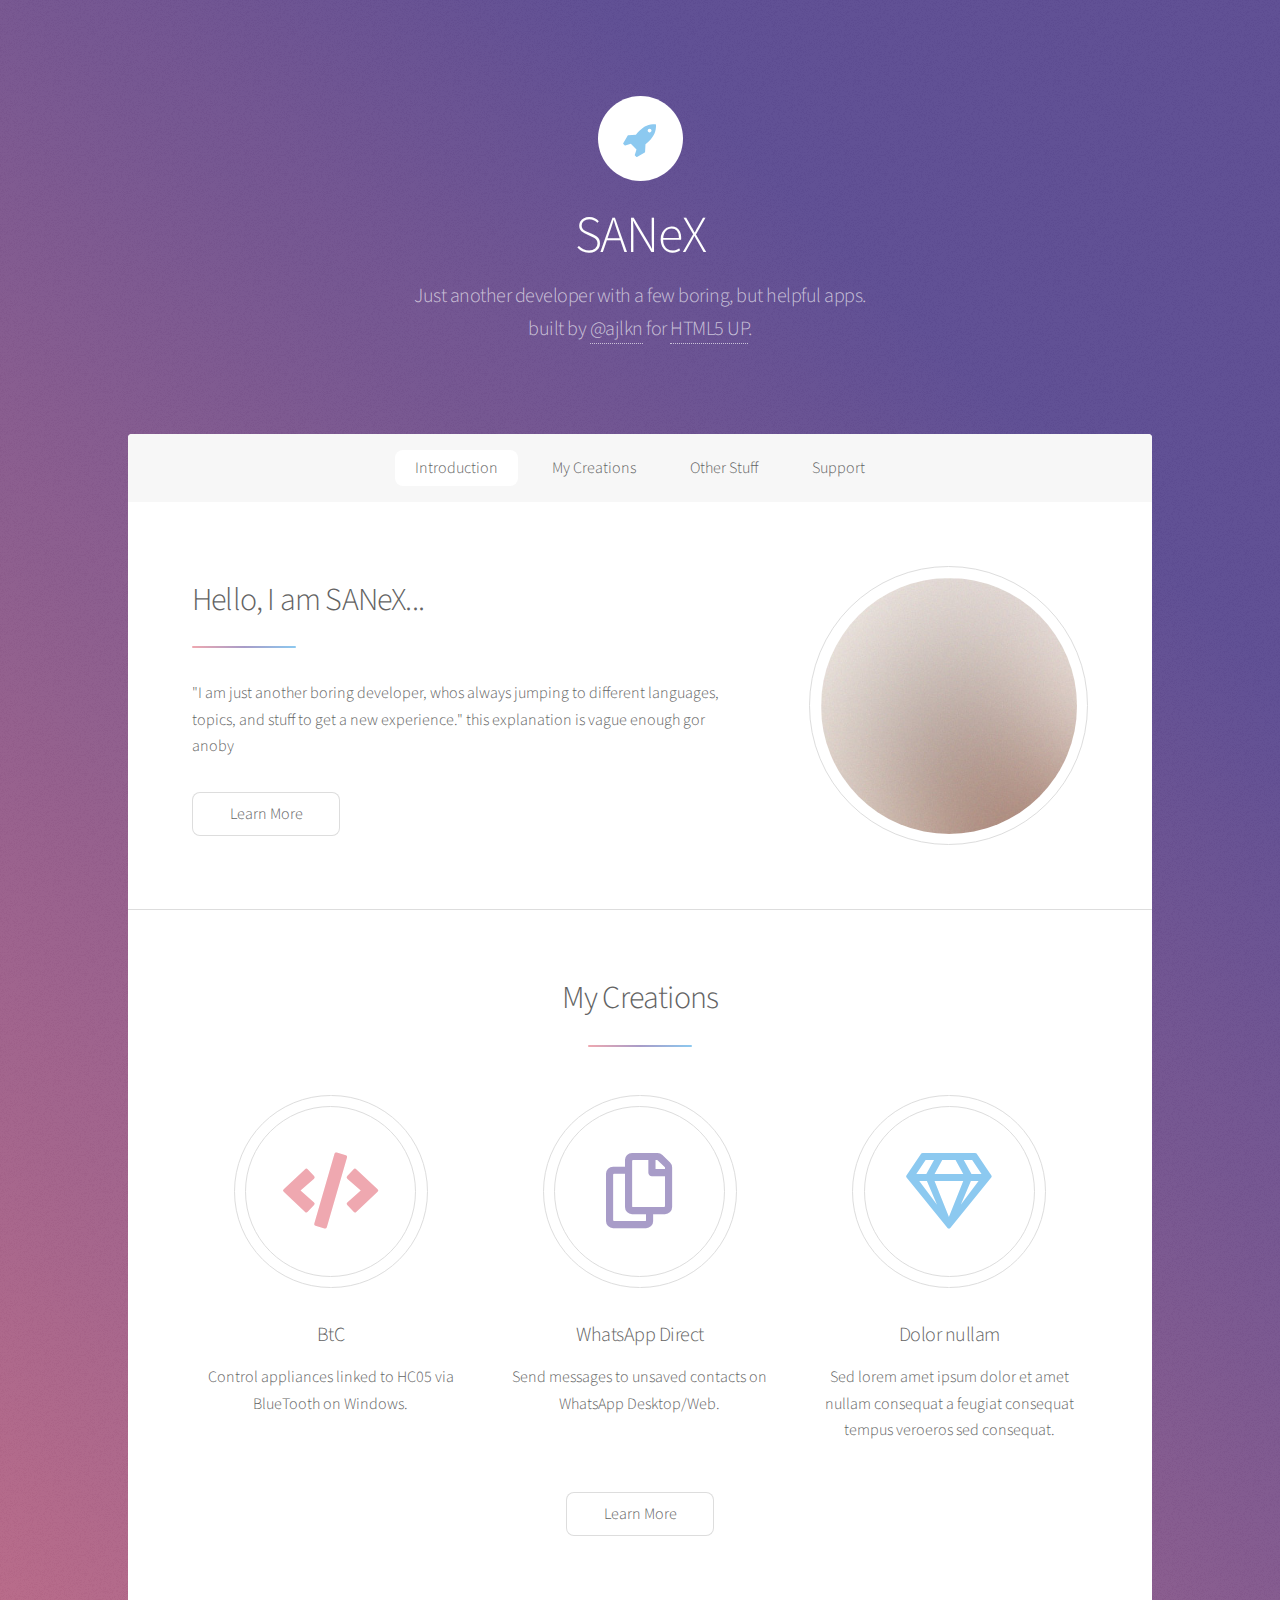
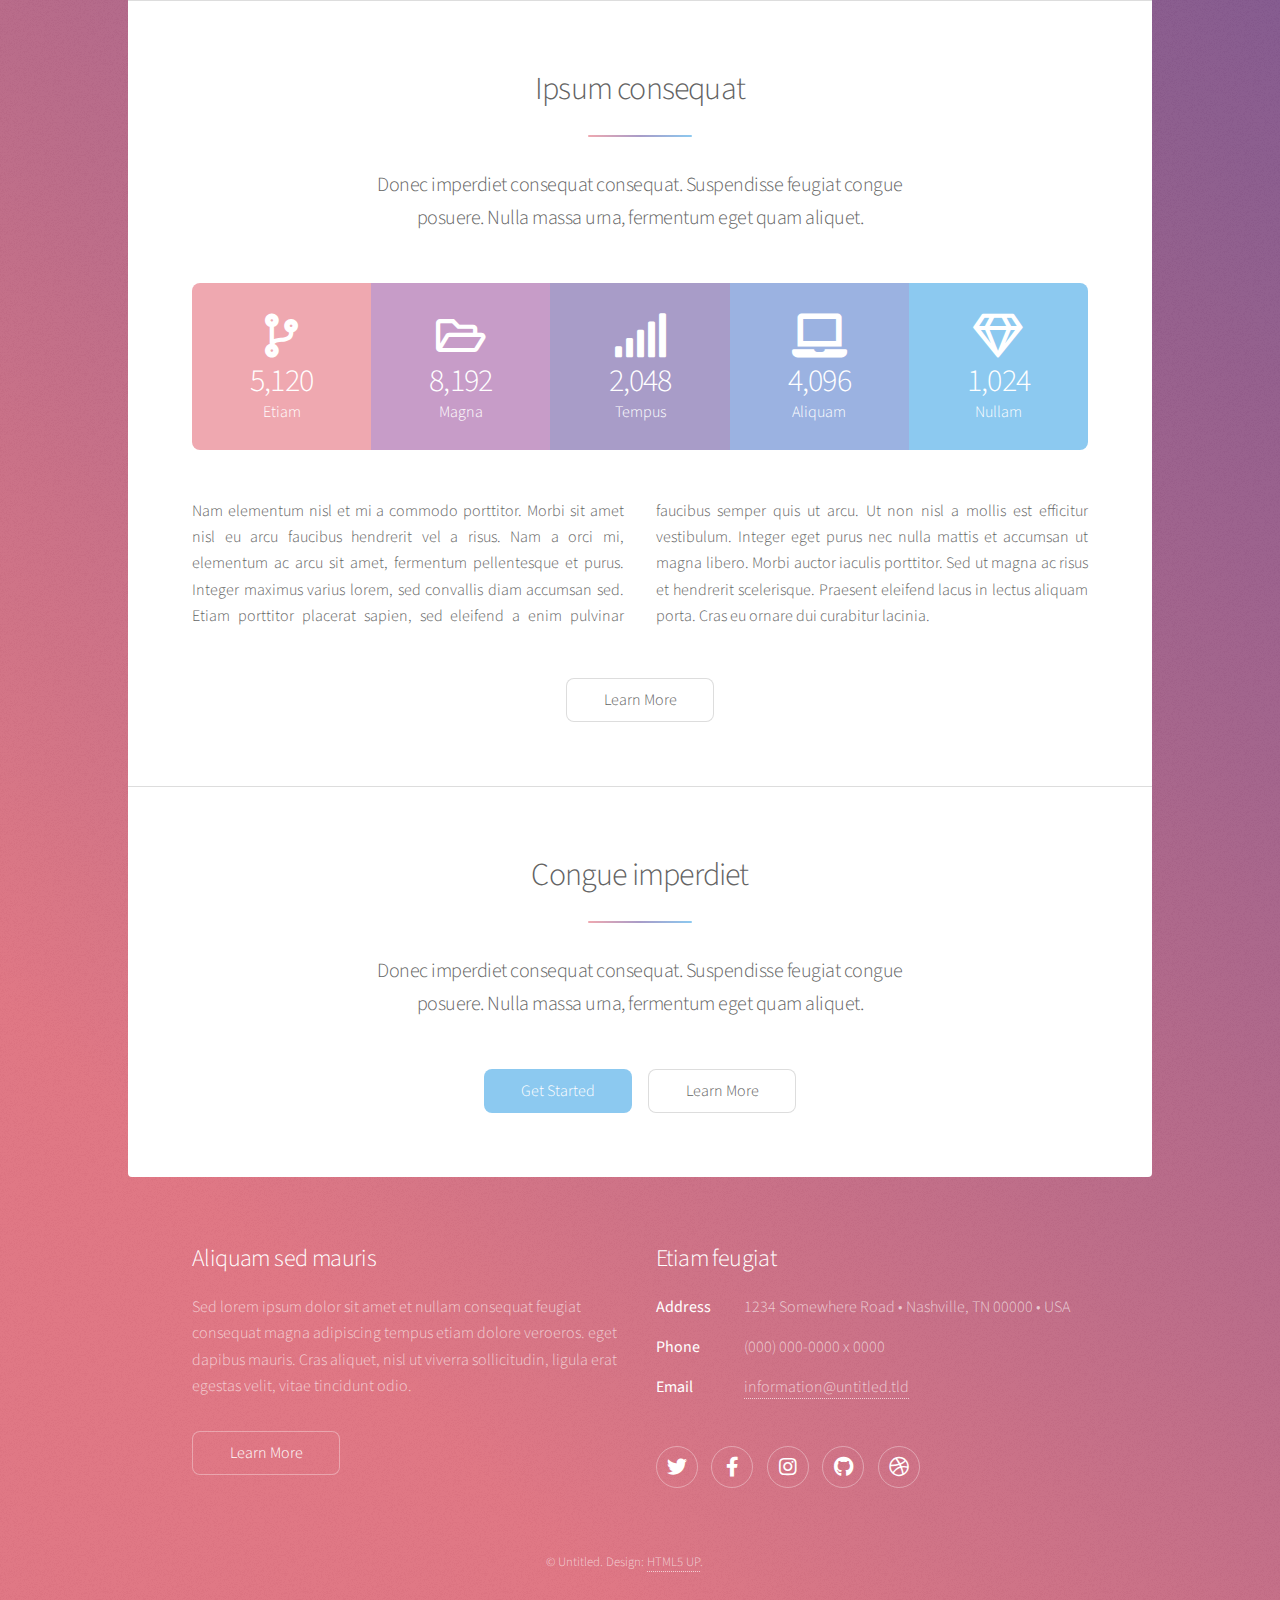
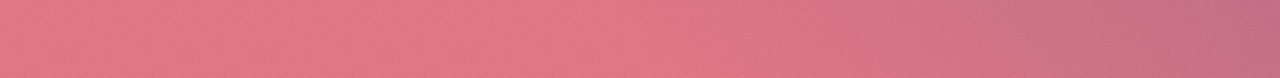
==== commit bb0673b8: "Update index.html" ====
--- a/index.html
+++ b/index.html
@@ -1,7 +1,7 @@
 <!DOCTYPE HTML>
 <html>
 	<head>
-		<title>Stellar by HTML5 UP</title>
+		<title>SANeX</title>
 		<meta charset="utf-8" />
 		<meta name="viewport" content="width=device-width, initial-scale=1, user-scalable=no" />
 		<link rel="stylesheet" href="/assets/css/main.css" />
@@ -15,8 +15,8 @@
 				<!-- Header -->
 					<header id="header" class="alt">
 						<span class="logo"><img src="images/logo.svg" alt="" /></span>
-						<h1>Stellar</h1>
-						<p>Just another free, fully responsive site template<br />
+						<h1>SANeX</h1>
+						<p>Just another developer with a few boring, but helpful apps.<br />
 						built by <a href="https://twitter.com/ajlkn">@ajlkn</a> for <a href="https://html5up.net">HTML5 UP</a>.</p>
 					</header>
 
@@ -24,9 +24,9 @@
 					<nav id="nav">
 						<ul>
 							<li><a href="#intro" class="active">Introduction</a></li>
-							<li><a href="#first">First Section</a></li>
-							<li><a href="#second">Second Section</a></li>
-							<li><a href="#cta">Get Started</a></li>
+							<li><a href="#first">My Creations</a></li>
+							<li><a href="#second">Other Stuff</a></li>
+							<li><a href="#cta">Support</a></li>
 						</ul>
 					</nav>
 
@@ -38,11 +38,9 @@
 								<div class="spotlight">
 									<div class="content">
 										<header class="major">
-											<h2>Ipsum sed adipiscing</h2>
+											<h2>Hello, I am SANeX...</h2>
 										</header>
-										<p>Sed lorem ipsum dolor sit amet nullam consequat feugiat consequat magna
-										adipiscing magna etiam amet veroeros. Lorem ipsum dolor tempus sit cursus.
-										Tempus nisl et nullam lorem ipsum dolor sit amet aliquam.</p>
+										<p>"I am just another boring developer, whos always jumping to different languages, topics, and stuff to get a new experience." this explanation is vague enough gor anoby</p>
 										<ul class="actions">
 											<li><a href="generic.html" class="button">Learn More</a></li>
 										</ul>
@@ -54,18 +52,18 @@
 						<!-- First Section -->
 							<section id="first" class="main special">
 								<header class="major">
-									<h2>Magna veroeros</h2>
+									<h2>My Creations</h2>
 								</header>
 								<ul class="features">
 									<li>
 										<span class="icon solid major style1 fa-code"></span>
-										<h3>Ipsum consequat</h3>
-										<p>Sed lorem amet ipsum dolor et amet nullam consequat a feugiat consequat tempus veroeros sed consequat.</p>
+										<h3>BtC</h3>
+										<p>Control appliances linked to HC05 via BlueTooth on Windows.</p>
 									</li>
 									<li>
 										<span class="icon major style3 fa-copy"></span>
-										<h3>Amed sed feugiat</h3>
-										<p>Sed lorem amet ipsum dolor et amet nullam consequat a feugiat consequat tempus veroeros sed consequat.</p>
+										<h3>WhatsApp Direct</h3>
+										<p>Send messages to unsaved contacts on WhatsApp Desktop/Web.</p>
 									</li>
 									<li>
 										<span class="icon major style5 fa-gem"></span>
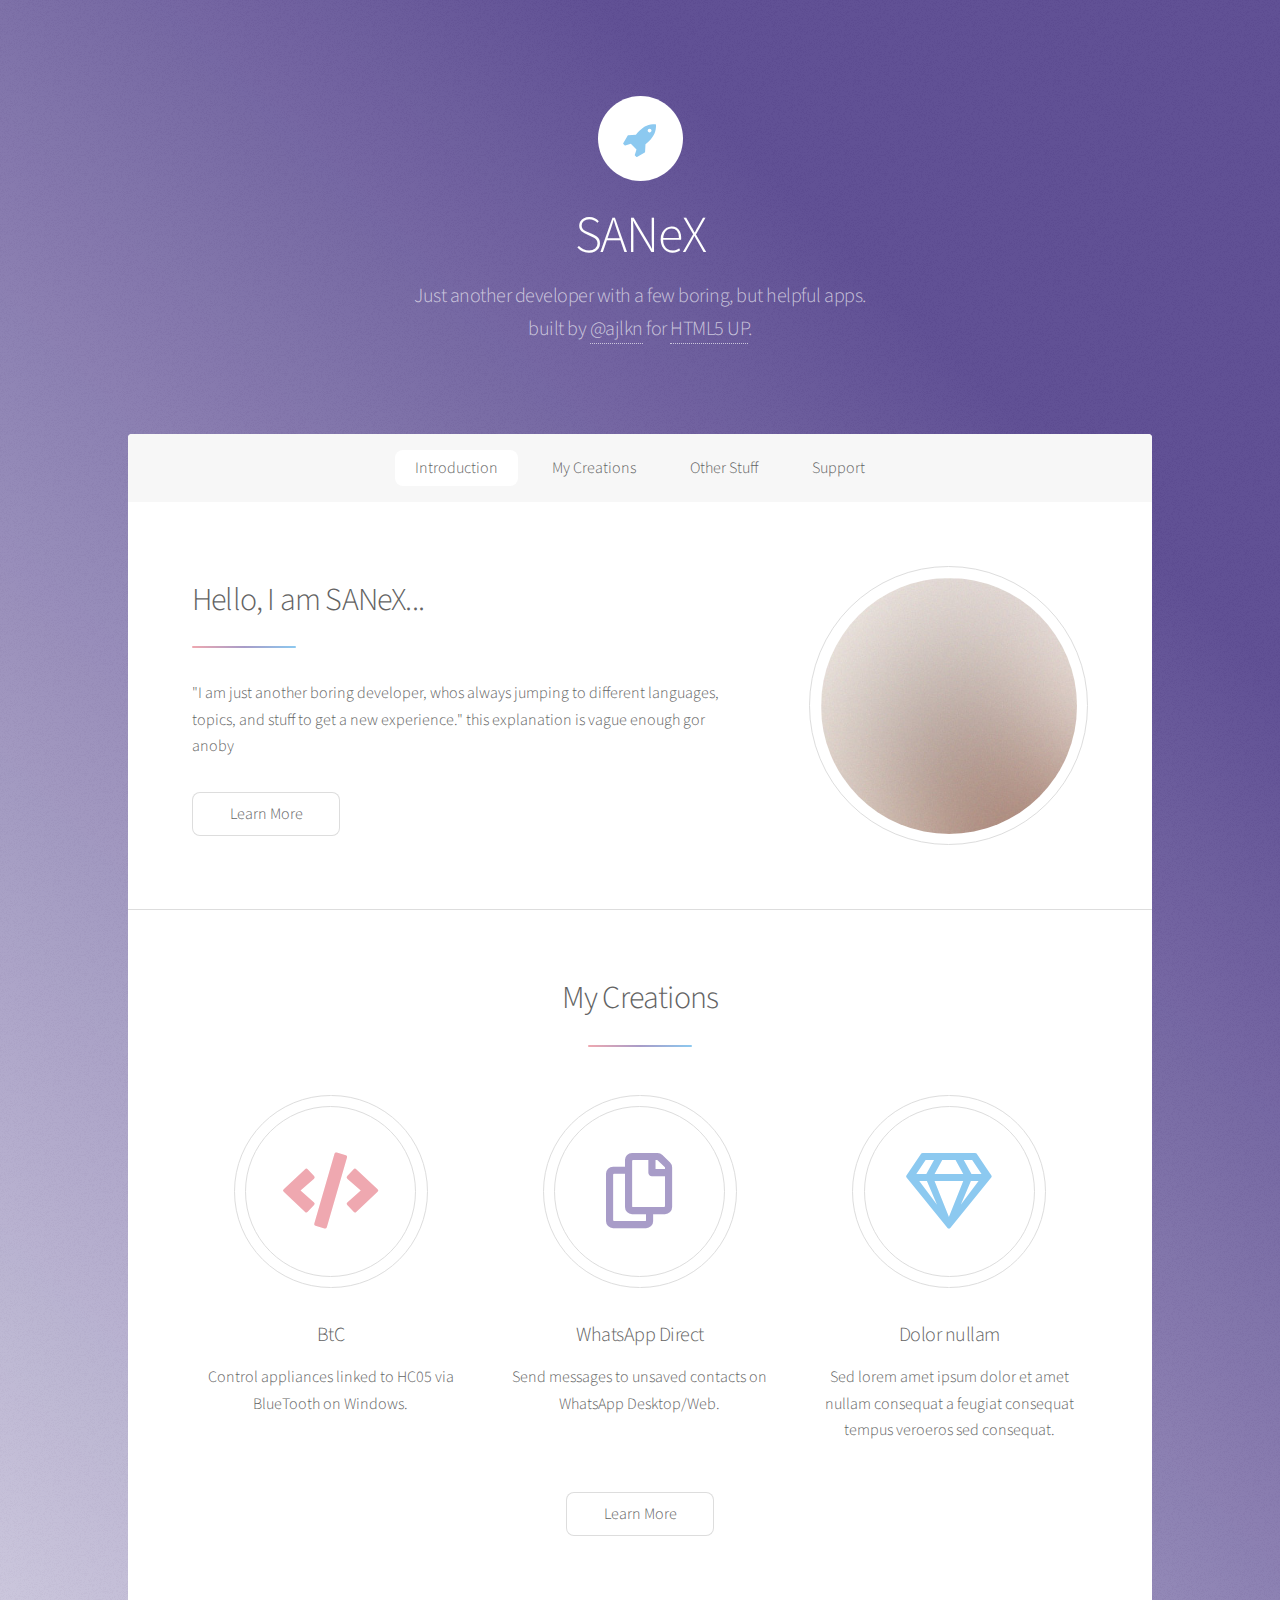
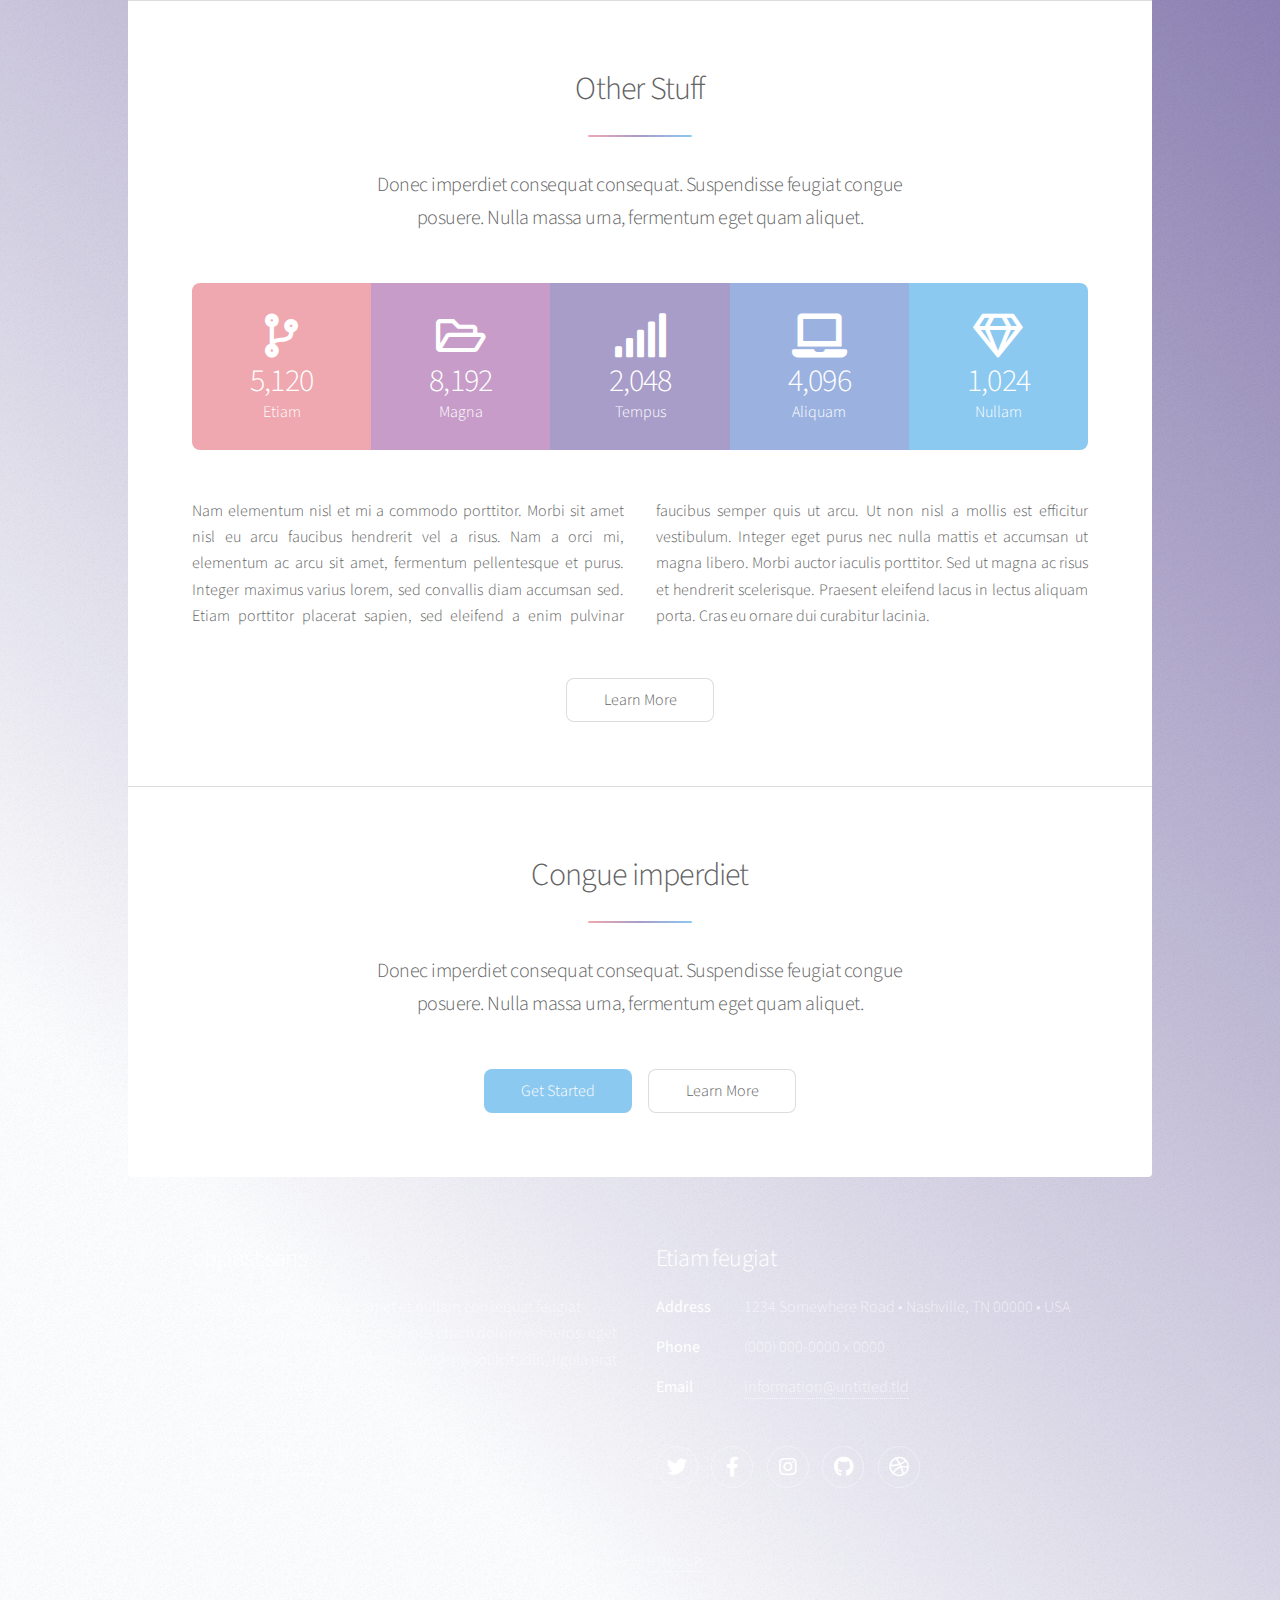
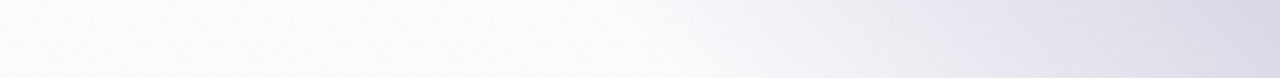
==== commit f6e9c869: "Update index.html" ====
--- a/index.html
+++ b/index.html
@@ -81,7 +81,7 @@
 						<!-- Second Section -->
 							<section id="second" class="main special">
 								<header class="major">
-									<h2>Ipsum consequat</h2>
+									<h2>Other Stuff</h2>
 									<p>Donec imperdiet consequat consequat. Suspendisse feugiat congue<br />
 									posuere. Nulla massa urna, fermentum eget quam aliquet.</p>
 								</header>
@@ -135,7 +135,7 @@
 				<!-- Footer -->
 					<footer id="footer">
 						<section>
-							<h2>Aliquam sed mauris</h2>
+							<h2>obj.inst.sans</h2>
 							<p>Sed lorem ipsum dolor sit amet et nullam consequat feugiat consequat magna adipiscing tempus etiam dolore veroeros. eget dapibus mauris. Cras aliquet, nisl ut viverra sollicitudin, ligula erat egestas velit, vitae tincidunt odio.</p>
 							<ul class="actions">
 								<li><a href="/generic.html" class="button">Learn More</a></li>
@@ -155,7 +155,7 @@
 								<li><a href="#" class="icon brands fa-twitter alt"><span class="label">Twitter</span></a></li>
 								<li><a href="#" class="icon brands fa-facebook-f alt"><span class="label">Facebook</span></a></li>
 								<li><a href="#" class="icon brands fa-instagram alt"><span class="label">Instagram</span></a></li>
-								<li><a href="#" class="icon brands fa-github alt"><span class="label">GitHub</span></a></li>
+								<li><a href="https://github.com/SANeX15" class="icon brands fa-github alt"><span class="label">GitHub</span></a></li>
 								<li><a href="#" class="icon brands fa-dribbble alt"><span class="label">Dribbble</span></a></li>
 							</ul>
 						</section>
--- a/assets/css/main.css
+++ b/assets/css/main.css
@@ -1,3785 +1,3785 @@
-@import url(fontawesome-all.min.css);
-@import 'https://fonts.googleapis.com/css?family=Source+Sans+Pro:300,400';
-
+@import url(fontawesome-all.min.css);
+@import 'https://fonts.googleapis.com/css?family=Source+Sans+Pro:300,400';
+
 /*
 	Stellar by HTML5 UP
 	html5up.net | @ajlkn
 	Free for personal and commercial use under the CCA 3.0 license (html5up.net/license)
-*/
-
-html, body, div, span, applet, object,
-iframe, h1, h2, h3, h4, h5, h6, p, blockquote,
-pre, a, abbr, acronym, address, big, cite,
-code, del, dfn, em, img, ins, kbd, q, s, samp,
-small, strike, strong, sub, sup, tt, var, b,
-u, i, center, dl, dt, dd, ol, ul, li, fieldset,
-form, label, legend, table, caption, tbody,
-tfoot, thead, tr, th, td, article, aside,
-canvas, details, embed, figure, figcaption,
-footer, header, hgroup, menu, nav, output, ruby,
-section, summary, time, mark, audio, video {
-	margin: 0;
-	padding: 0;
-	border: 0;
-	font-size: 100%;
-	font: inherit;
-	vertical-align: baseline;}
-
-article, aside, details, figcaption, figure,
-footer, header, hgroup, menu, nav, section {
-	display: block;}
-
-body {
-	line-height: 1;
-}
-
-ol, ul {
-	list-style: none;
-}
-
-blockquote, q {
-	quotes: none;
-}
-
-	blockquote:before, blockquote:after, q:before, q:after {
-		content: '';
-		content: none;
-	}
-
-table {
-	border-collapse: collapse;
-	border-spacing: 0;
-}
-
-body {
-	-webkit-text-size-adjust: none;
-}
-
-mark {
-	background-color: transparent;
-	color: inherit;
-}
-
-input::-moz-focus-inner {
-	border: 0;
-	padding: 0;
-}
-
-input, select, textarea {
-	-moz-appearance: none;
-	-webkit-appearance: none;
-	-ms-appearance: none;
-	appearance: none;
-}
-
-/* Basic */
-
-	@-ms-viewport {
-		width: device-width;
-	}
-
-	body {
-		-ms-overflow-style: scrollbar;
-	}
-
-	@media screen and (max-width: 480px) {
-
-		html, body {
-			min-width: 320px;
-		}
-
-	}
-
-	html {
-		box-sizing: border-box;
-	}
-
-	*, *:before, *:after {
-		box-sizing: inherit;
-	}
-
-	body {
-		background-color: #935d8c;
-		background-image: url("images/overlay.png"), -moz-linear-gradient(45deg, #e37682 15%, #5f4d93 85%);
-		background-image: url("images/overlay.png"), -webkit-linear-gradient(45deg, #e37682 15%, #5f4d93 85%);
-		background-image: url("images/overlay.png"), -ms-linear-gradient(45deg, #e37682 15%, #5f4d93 85%);
-		background-image: url("images/overlay.png"), linear-gradient(45deg, #e37682 15%, #5f4d93 85%);
-	}
-
-		body.is-preload *, body.is-preload *:before, body.is-preload *:after {
-			-moz-animation: none !important;
-			-webkit-animation: none !important;
-			-ms-animation: none !important;
-			animation: none !important;
-			-moz-transition: none !important;
-			-webkit-transition: none !important;
-			-ms-transition: none !important;
-			transition: none !important;
-		}
-
-/* Type */
-
-	body {
-		background-color: #935d8c;
-		color: rgba(255, 255, 255, 0.65);
-	}
-
-	body, input, select, textarea {
-		font-family: "Source Sans Pro", Helvetica, sans-serif;
-		font-size: 17pt;
-		font-weight: 300;
-		line-height: 1.65;
-	}
-
-		@media screen and (max-width: 1680px) {
-
-			body, input, select, textarea {
-				font-size: 14pt;
-			}
-
-		}
-
-		@media screen and (max-width: 1280px) {
-
-			body, input, select, textarea {
-				font-size: 12pt;
-			}
-
-		}
-
-		@media screen and (max-width: 360px) {
-
-			body, input, select, textarea {
-				font-size: 11pt;
-			}
-
-		}
-
-	a {
-		-moz-transition: color 0.2s ease, border-bottom 0.2s ease;
-		-webkit-transition: color 0.2s ease, border-bottom 0.2s ease;
-		-ms-transition: color 0.2s ease, border-bottom 0.2s ease;
-		transition: color 0.2s ease, border-bottom 0.2s ease;
-		text-decoration: none;
-		border-bottom: dotted 1px;
-		color: inherit;
-	}
-
-		a:hover {
-			border-bottom-color: transparent;
-		}
-
-	strong, b {
-		font-weight: 400;
-	}
-
-	em, i {
-		font-style: italic;
-	}
-
-	p {
-		margin: 0 0 2em 0;
-	}
-
-		p.content {
-			-moz-columns: 20em 2;
-			-webkit-columns: 20em 2;
-			-ms-columns: 20em 2;
-			columns: 20em 2;
-			-moz-column-gap: 2em;
-			-webkit-column-gap: 2em;
-			-ms-column-gap: 2em;
-			column-gap: 2em;
-			text-align: justify;
-		}
-
-	h1, h2, h3, h4, h5, h6 {
-		font-weight: 300;
-		line-height: 1.5;
-		margin: 0 0 0.7em 0;
-		letter-spacing: -0.025em;
-	}
-
-		h1 a, h2 a, h3 a, h4 a, h5 a, h6 a {
-			color: inherit;
-			text-decoration: none;
-		}
-
-	h1 {
-		font-size: 2.5em;
-		line-height: 1.2;
-	}
-
-	h2 {
-		font-size: 1.5em;
-	}
-
-	h3 {
-		font-size: 1.25em;
-	}
-
-	h4 {
-		font-size: 1.1em;
-	}
-
-	h5 {
-		font-size: 0.9em;
-	}
-
-	h6 {
-		font-size: 0.7em;
-	}
-
-	@media screen and (max-width: 736px) {
-
-		h1 {
-			font-size: 2em;
-		}
-
-	}
-
-	sub {
-		font-size: 0.8em;
-		position: relative;
-		top: 0.5em;
-	}
-
-	sup {
-		font-size: 0.8em;
-		position: relative;
-		top: -0.5em;
-	}
-
-	blockquote {
-		border-left: solid 4px;
-		font-style: italic;
-		margin: 0 0 2em 0;
-		padding: 0.5em 0 0.5em 2em;
-	}
-
-	code {
-		border-radius: 8px;
-		border: solid 1px;
-		font-family: "Courier New", monospace;
-		font-size: 0.9em;
-		margin: 0 0.25em;
-		padding: 0.25em 0.65em;
-	}
-
-	pre {
-		-webkit-overflow-scrolling: touch;
-		font-family: "Courier New", monospace;
-		font-size: 0.9em;
-		margin: 0 0 2em 0;
-	}
-
-		pre code {
-			display: block;
-			line-height: 1.75;
-			padding: 1em 1.5em;
-			overflow-x: auto;
-		}
-
-	hr {
-		border: 0;
-		border-bottom: solid 1px;
-		margin: 2em 0;
-	}
-
-		hr.major {
-			margin: 3em 0;
-		}
-
-	.align-left {
-		text-align: left;
-	}
-
-	.align-center {
-		text-align: center;
-	}
-
-	.align-right {
-		text-align: right;
-	}
-
-	input, select, textarea {
-		color: #ffffff;
-	}
-
-	a:hover {
-		color: #ffffff;
-	}
-
-	strong, b {
-		color: #ffffff;
-	}
-
-	h1, h2, h3, h4, h5, h6 {
-		color: #ffffff;
-	}
-
-	blockquote {
-		border-left-color: rgba(255, 255, 255, 0.35);
-	}
-
-	code {
-		background: rgba(255, 255, 255, 0.075);
-		border-color: rgba(255, 255, 255, 0.35);
-	}
-
-	hr {
-		border-bottom-color: rgba(255, 255, 255, 0.35);
-	}
-
-/* Row */
-
-	.row {
-		display: flex;
-		flex-wrap: wrap;
-		box-sizing: border-box;
-		align-items: stretch;
-	}
-
-		.row > * {
-			box-sizing: border-box;
-		}
-
-		.row.gtr-uniform > * > :last-child {
-			margin-bottom: 0;
-		}
-
-		.row.aln-left {
-			justify-content: flex-start;
-		}
-
-		.row.aln-center {
-			justify-content: center;
-		}
-
-		.row.aln-right {
-			justify-content: flex-end;
-		}
-
-		.row.aln-top {
-			align-items: flex-start;
-		}
-
-		.row.aln-middle {
-			align-items: center;
-		}
-
-		.row.aln-bottom {
-			align-items: flex-end;
-		}
-
-		.row > .imp {
-			order: -1;
-		}
-
-		.row > .col-1 {
-			width: 8.33333%;
-		}
-
-		.row > .off-1 {
-			margin-left: 8.33333%;
-		}
-
-		.row > .col-2 {
-			width: 16.66667%;
-		}
-
-		.row > .off-2 {
-			margin-left: 16.66667%;
-		}
-
-		.row > .col-3 {
-			width: 25%;
-		}
-
-		.row > .off-3 {
-			margin-left: 25%;
-		}
-
-		.row > .col-4 {
-			width: 33.33333%;
-		}
-
-		.row > .off-4 {
-			margin-left: 33.33333%;
-		}
-
-		.row > .col-5 {
-			width: 41.66667%;
-		}
-
-		.row > .off-5 {
-			margin-left: 41.66667%;
-		}
-
-		.row > .col-6 {
-			width: 50%;
-		}
-
-		.row > .off-6 {
-			margin-left: 50%;
-		}
-
-		.row > .col-7 {
-			width: 58.33333%;
-		}
-
-		.row > .off-7 {
-			margin-left: 58.33333%;
-		}
-
-		.row > .col-8 {
-			width: 66.66667%;
-		}
-
-		.row > .off-8 {
-			margin-left: 66.66667%;
-		}
-
-		.row > .col-9 {
-			width: 75%;
-		}
-
-		.row > .off-9 {
-			margin-left: 75%;
-		}
-
-		.row > .col-10 {
-			width: 83.33333%;
-		}
-
-		.row > .off-10 {
-			margin-left: 83.33333%;
-		}
-
-		.row > .col-11 {
-			width: 91.66667%;
-		}
-
-		.row > .off-11 {
-			margin-left: 91.66667%;
-		}
-
-		.row > .col-12 {
-			width: 100%;
-		}
-
-		.row > .off-12 {
-			margin-left: 100%;
-		}
-
-		.row.gtr-0 {
-			margin-top: 0;
-			margin-left: 0em;
-		}
-
-			.row.gtr-0 > * {
-				padding: 0 0 0 0em;
-			}
-
-			.row.gtr-0.gtr-uniform {
-				margin-top: 0em;
-			}
-
-				.row.gtr-0.gtr-uniform > * {
-					padding-top: 0em;
-				}
-
-		.row.gtr-25 {
-			margin-top: 0;
-			margin-left: -0.375em;
-		}
-
-			.row.gtr-25 > * {
-				padding: 0 0 0 0.375em;
-			}
-
-			.row.gtr-25.gtr-uniform {
-				margin-top: -0.375em;
-			}
-
-				.row.gtr-25.gtr-uniform > * {
-					padding-top: 0.375em;
-				}
-
-		.row.gtr-50 {
-			margin-top: 0;
-			margin-left: -0.75em;
-		}
-
-			.row.gtr-50 > * {
-				padding: 0 0 0 0.75em;
-			}
-
-			.row.gtr-50.gtr-uniform {
-				margin-top: -0.75em;
-			}
-
-				.row.gtr-50.gtr-uniform > * {
-					padding-top: 0.75em;
-				}
-
-		.row {
-			margin-top: 0;
-			margin-left: -1.5em;
-		}
-
-			.row > * {
-				padding: 0 0 0 1.5em;
-			}
-
-			.row.gtr-uniform {
-				margin-top: -1.5em;
-			}
-
-				.row.gtr-uniform > * {
-					padding-top: 1.5em;
-				}
-
-		.row.gtr-150 {
-			margin-top: 0;
-			margin-left: -2.25em;
-		}
-
-			.row.gtr-150 > * {
-				padding: 0 0 0 2.25em;
-			}
-
-			.row.gtr-150.gtr-uniform {
-				margin-top: -2.25em;
-			}
-
-				.row.gtr-150.gtr-uniform > * {
-					padding-top: 2.25em;
-				}
-
-		.row.gtr-200 {
-			margin-top: 0;
-			margin-left: -3em;
-		}
-
-			.row.gtr-200 > * {
-				padding: 0 0 0 3em;
-			}
-
-			.row.gtr-200.gtr-uniform {
-				margin-top: -3em;
-			}
-
-				.row.gtr-200.gtr-uniform > * {
-					padding-top: 3em;
-				}
-
-		@media screen and (max-width: 1680px) {
-
-			.row {
-				display: flex;
-				flex-wrap: wrap;
-				box-sizing: border-box;
-				align-items: stretch;
-			}
-
-				.row > * {
-					box-sizing: border-box;
-				}
-
-				.row.gtr-uniform > * > :last-child {
-					margin-bottom: 0;
-				}
-
-				.row.aln-left {
-					justify-content: flex-start;
-				}
-
-				.row.aln-center {
-					justify-content: center;
-				}
-
-				.row.aln-right {
-					justify-content: flex-end;
-				}
-
-				.row.aln-top {
-					align-items: flex-start;
-				}
-
-				.row.aln-middle {
-					align-items: center;
-				}
-
-				.row.aln-bottom {
-					align-items: flex-end;
-				}
-
-				.row > .imp-xlarge {
-					order: -1;
-				}
-
-				.row > .col-1-xlarge {
-					width: 8.33333%;
-				}
-
-				.row > .off-1-xlarge {
-					margin-left: 8.33333%;
-				}
-
-				.row > .col-2-xlarge {
-					width: 16.66667%;
-				}
-
-				.row > .off-2-xlarge {
-					margin-left: 16.66667%;
-				}
-
-				.row > .col-3-xlarge {
-					width: 25%;
-				}
-
-				.row > .off-3-xlarge {
-					margin-left: 25%;
-				}
-
-				.row > .col-4-xlarge {
-					width: 33.33333%;
-				}
-
-				.row > .off-4-xlarge {
-					margin-left: 33.33333%;
-				}
-
-				.row > .col-5-xlarge {
-					width: 41.66667%;
-				}
-
-				.row > .off-5-xlarge {
-					margin-left: 41.66667%;
-				}
-
-				.row > .col-6-xlarge {
-					width: 50%;
-				}
-
-				.row > .off-6-xlarge {
-					margin-left: 50%;
-				}
-
-				.row > .col-7-xlarge {
-					width: 58.33333%;
-				}
-
-				.row > .off-7-xlarge {
-					margin-left: 58.33333%;
-				}
-
-				.row > .col-8-xlarge {
-					width: 66.66667%;
-				}
-
-				.row > .off-8-xlarge {
-					margin-left: 66.66667%;
-				}
-
-				.row > .col-9-xlarge {
-					width: 75%;
-				}
-
-				.row > .off-9-xlarge {
-					margin-left: 75%;
-				}
-
-				.row > .col-10-xlarge {
-					width: 83.33333%;
-				}
-
-				.row > .off-10-xlarge {
-					margin-left: 83.33333%;
-				}
-
-				.row > .col-11-xlarge {
-					width: 91.66667%;
-				}
-
-				.row > .off-11-xlarge {
-					margin-left: 91.66667%;
-				}
-
-				.row > .col-12-xlarge {
-					width: 100%;
-				}
-
-				.row > .off-12-xlarge {
-					margin-left: 100%;
-				}
-
-				.row.gtr-0 {
-					margin-top: 0;
-					margin-left: 0em;
-				}
-
-					.row.gtr-0 > * {
-						padding: 0 0 0 0em;
-					}
-
-					.row.gtr-0.gtr-uniform {
-						margin-top: 0em;
-					}
-
-						.row.gtr-0.gtr-uniform > * {
-							padding-top: 0em;
-						}
-
-				.row.gtr-25 {
-					margin-top: 0;
-					margin-left: -0.375em;
-				}
-
-					.row.gtr-25 > * {
-						padding: 0 0 0 0.375em;
-					}
-
-					.row.gtr-25.gtr-uniform {
-						margin-top: -0.375em;
-					}
-
-						.row.gtr-25.gtr-uniform > * {
-							padding-top: 0.375em;
-						}
-
-				.row.gtr-50 {
-					margin-top: 0;
-					margin-left: -0.75em;
-				}
-
-					.row.gtr-50 > * {
-						padding: 0 0 0 0.75em;
-					}
-
-					.row.gtr-50.gtr-uniform {
-						margin-top: -0.75em;
-					}
-
-						.row.gtr-50.gtr-uniform > * {
-							padding-top: 0.75em;
-						}
-
-				.row {
-					margin-top: 0;
-					margin-left: -1.5em;
-				}
-
-					.row > * {
-						padding: 0 0 0 1.5em;
-					}
-
-					.row.gtr-uniform {
-						margin-top: -1.5em;
-					}
-
-						.row.gtr-uniform > * {
-							padding-top: 1.5em;
-						}
-
-				.row.gtr-150 {
-					margin-top: 0;
-					margin-left: -2.25em;
-				}
-
-					.row.gtr-150 > * {
-						padding: 0 0 0 2.25em;
-					}
-
-					.row.gtr-150.gtr-uniform {
-						margin-top: -2.25em;
-					}
-
-						.row.gtr-150.gtr-uniform > * {
-							padding-top: 2.25em;
-						}
-
-				.row.gtr-200 {
-					margin-top: 0;
-					margin-left: -3em;
-				}
-
-					.row.gtr-200 > * {
-						padding: 0 0 0 3em;
-					}
-
-					.row.gtr-200.gtr-uniform {
-						margin-top: -3em;
-					}
-
-						.row.gtr-200.gtr-uniform > * {
-							padding-top: 3em;
-						}
-
-		}
-
-		@media screen and (max-width: 1280px) {
-
-			.row {
-				display: flex;
-				flex-wrap: wrap;
-				box-sizing: border-box;
-				align-items: stretch;
-			}
-
-				.row > * {
-					box-sizing: border-box;
-				}
-
-				.row.gtr-uniform > * > :last-child {
-					margin-bottom: 0;
-				}
-
-				.row.aln-left {
-					justify-content: flex-start;
-				}
-
-				.row.aln-center {
-					justify-content: center;
-				}
-
-				.row.aln-right {
-					justify-content: flex-end;
-				}
-
-				.row.aln-top {
-					align-items: flex-start;
-				}
-
-				.row.aln-middle {
-					align-items: center;
-				}
-
-				.row.aln-bottom {
-					align-items: flex-end;
-				}
-
-				.row > .imp-large {
-					order: -1;
-				}
-
-				.row > .col-1-large {
-					width: 8.33333%;
-				}
-
-				.row > .off-1-large {
-					margin-left: 8.33333%;
-				}
-
-				.row > .col-2-large {
-					width: 16.66667%;
-				}
-
-				.row > .off-2-large {
-					margin-left: 16.66667%;
-				}
-
-				.row > .col-3-large {
-					width: 25%;
-				}
-
-				.row > .off-3-large {
-					margin-left: 25%;
-				}
-
-				.row > .col-4-large {
-					width: 33.33333%;
-				}
-
-				.row > .off-4-large {
-					margin-left: 33.33333%;
-				}
-
-				.row > .col-5-large {
-					width: 41.66667%;
-				}
-
-				.row > .off-5-large {
-					margin-left: 41.66667%;
-				}
-
-				.row > .col-6-large {
-					width: 50%;
-				}
-
-				.row > .off-6-large {
-					margin-left: 50%;
-				}
-
-				.row > .col-7-large {
-					width: 58.33333%;
-				}
-
-				.row > .off-7-large {
-					margin-left: 58.33333%;
-				}
-
-				.row > .col-8-large {
-					width: 66.66667%;
-				}
-
-				.row > .off-8-large {
-					margin-left: 66.66667%;
-				}
-
-				.row > .col-9-large {
-					width: 75%;
-				}
-
-				.row > .off-9-large {
-					margin-left: 75%;
-				}
-
-				.row > .col-10-large {
-					width: 83.33333%;
-				}
-
-				.row > .off-10-large {
-					margin-left: 83.33333%;
-				}
-
-				.row > .col-11-large {
-					width: 91.66667%;
-				}
-
-				.row > .off-11-large {
-					margin-left: 91.66667%;
-				}
-
-				.row > .col-12-large {
-					width: 100%;
-				}
-
-				.row > .off-12-large {
-					margin-left: 100%;
-				}
-
-				.row.gtr-0 {
-					margin-top: 0;
-					margin-left: 0em;
-				}
-
-					.row.gtr-0 > * {
-						padding: 0 0 0 0em;
-					}
-
-					.row.gtr-0.gtr-uniform {
-						margin-top: 0em;
-					}
-
-						.row.gtr-0.gtr-uniform > * {
-							padding-top: 0em;
-						}
-
-				.row.gtr-25 {
-					margin-top: 0;
-					margin-left: -0.375em;
-				}
-
-					.row.gtr-25 > * {
-						padding: 0 0 0 0.375em;
-					}
-
-					.row.gtr-25.gtr-uniform {
-						margin-top: -0.375em;
-					}
-
-						.row.gtr-25.gtr-uniform > * {
-							padding-top: 0.375em;
-						}
-
-				.row.gtr-50 {
-					margin-top: 0;
-					margin-left: -0.75em;
-				}
-
-					.row.gtr-50 > * {
-						padding: 0 0 0 0.75em;
-					}
-
-					.row.gtr-50.gtr-uniform {
-						margin-top: -0.75em;
-					}
-
-						.row.gtr-50.gtr-uniform > * {
-							padding-top: 0.75em;
-						}
-
-				.row {
-					margin-top: 0;
-					margin-left: -1.5em;
-				}
-
-					.row > * {
-						padding: 0 0 0 1.5em;
-					}
-
-					.row.gtr-uniform {
-						margin-top: -1.5em;
-					}
-
-						.row.gtr-uniform > * {
-							padding-top: 1.5em;
-						}
-
-				.row.gtr-150 {
-					margin-top: 0;
-					margin-left: -2.25em;
-				}
-
-					.row.gtr-150 > * {
-						padding: 0 0 0 2.25em;
-					}
-
-					.row.gtr-150.gtr-uniform {
-						margin-top: -2.25em;
-					}
-
-						.row.gtr-150.gtr-uniform > * {
-							padding-top: 2.25em;
-						}
-
-				.row.gtr-200 {
-					margin-top: 0;
-					margin-left: -3em;
-				}
-
-					.row.gtr-200 > * {
-						padding: 0 0 0 3em;
-					}
-
-					.row.gtr-200.gtr-uniform {
-						margin-top: -3em;
-					}
-
-						.row.gtr-200.gtr-uniform > * {
-							padding-top: 3em;
-						}
-
-		}
-
-		@media screen and (max-width: 980px) {
-
-			.row {
-				display: flex;
-				flex-wrap: wrap;
-				box-sizing: border-box;
-				align-items: stretch;
-			}
-
-				.row > * {
-					box-sizing: border-box;
-				}
-
-				.row.gtr-uniform > * > :last-child {
-					margin-bottom: 0;
-				}
-
-				.row.aln-left {
-					justify-content: flex-start;
-				}
-
-				.row.aln-center {
-					justify-content: center;
-				}
-
-				.row.aln-right {
-					justify-content: flex-end;
-				}
-
-				.row.aln-top {
-					align-items: flex-start;
-				}
-
-				.row.aln-middle {
-					align-items: center;
-				}
-
-				.row.aln-bottom {
-					align-items: flex-end;
-				}
-
-				.row > .imp-medium {
-					order: -1;
-				}
-
-				.row > .col-1-medium {
-					width: 8.33333%;
-				}
-
-				.row > .off-1-medium {
-					margin-left: 8.33333%;
-				}
-
-				.row > .col-2-medium {
-					width: 16.66667%;
-				}
-
-				.row > .off-2-medium {
-					margin-left: 16.66667%;
-				}
-
-				.row > .col-3-medium {
-					width: 25%;
-				}
-
-				.row > .off-3-medium {
-					margin-left: 25%;
-				}
-
-				.row > .col-4-medium {
-					width: 33.33333%;
-				}
-
-				.row > .off-4-medium {
-					margin-left: 33.33333%;
-				}
-
-				.row > .col-5-medium {
-					width: 41.66667%;
-				}
-
-				.row > .off-5-medium {
-					margin-left: 41.66667%;
-				}
-
-				.row > .col-6-medium {
-					width: 50%;
-				}
-
-				.row > .off-6-medium {
-					margin-left: 50%;
-				}
-
-				.row > .col-7-medium {
-					width: 58.33333%;
-				}
-
-				.row > .off-7-medium {
-					margin-left: 58.33333%;
-				}
-
-				.row > .col-8-medium {
-					width: 66.66667%;
-				}
-
-				.row > .off-8-medium {
-					margin-left: 66.66667%;
-				}
-
-				.row > .col-9-medium {
-					width: 75%;
-				}
-
-				.row > .off-9-medium {
-					margin-left: 75%;
-				}
-
-				.row > .col-10-medium {
-					width: 83.33333%;
-				}
-
-				.row > .off-10-medium {
-					margin-left: 83.33333%;
-				}
-
-				.row > .col-11-medium {
-					width: 91.66667%;
-				}
-
-				.row > .off-11-medium {
-					margin-left: 91.66667%;
-				}
-
-				.row > .col-12-medium {
-					width: 100%;
-				}
-
-				.row > .off-12-medium {
-					margin-left: 100%;
-				}
-
-				.row.gtr-0 {
-					margin-top: 0;
-					margin-left: 0em;
-				}
-
-					.row.gtr-0 > * {
-						padding: 0 0 0 0em;
-					}
-
-					.row.gtr-0.gtr-uniform {
-						margin-top: 0em;
-					}
-
-						.row.gtr-0.gtr-uniform > * {
-							padding-top: 0em;
-						}
-
-				.row.gtr-25 {
-					margin-top: 0;
-					margin-left: -0.375em;
-				}
-
-					.row.gtr-25 > * {
-						padding: 0 0 0 0.375em;
-					}
-
-					.row.gtr-25.gtr-uniform {
-						margin-top: -0.375em;
-					}
-
-						.row.gtr-25.gtr-uniform > * {
-							padding-top: 0.375em;
-						}
-
-				.row.gtr-50 {
-					margin-top: 0;
-					margin-left: -0.75em;
-				}
-
-					.row.gtr-50 > * {
-						padding: 0 0 0 0.75em;
-					}
-
-					.row.gtr-50.gtr-uniform {
-						margin-top: -0.75em;
-					}
-
-						.row.gtr-50.gtr-uniform > * {
-							padding-top: 0.75em;
-						}
-
-				.row {
-					margin-top: 0;
-					margin-left: -1.5em;
-				}
-
-					.row > * {
-						padding: 0 0 0 1.5em;
-					}
-
-					.row.gtr-uniform {
-						margin-top: -1.5em;
-					}
-
-						.row.gtr-uniform > * {
-							padding-top: 1.5em;
-						}
-
-				.row.gtr-150 {
-					margin-top: 0;
-					margin-left: -2.25em;
-				}
-
-					.row.gtr-150 > * {
-						padding: 0 0 0 2.25em;
-					}
-
-					.row.gtr-150.gtr-uniform {
-						margin-top: -2.25em;
-					}
-
-						.row.gtr-150.gtr-uniform > * {
-							padding-top: 2.25em;
-						}
-
-				.row.gtr-200 {
-					margin-top: 0;
-					margin-left: -3em;
-				}
-
-					.row.gtr-200 > * {
-						padding: 0 0 0 3em;
-					}
-
-					.row.gtr-200.gtr-uniform {
-						margin-top: -3em;
-					}
-
-						.row.gtr-200.gtr-uniform > * {
-							padding-top: 3em;
-						}
-
-		}
-
-		@media screen and (max-width: 736px) {
-
-			.row {
-				display: flex;
-				flex-wrap: wrap;
-				box-sizing: border-box;
-				align-items: stretch;
-			}
-
-				.row > * {
-					box-sizing: border-box;
-				}
-
-				.row.gtr-uniform > * > :last-child {
-					margin-bottom: 0;
-				}
-
-				.row.aln-left {
-					justify-content: flex-start;
-				}
-
-				.row.aln-center {
-					justify-content: center;
-				}
-
-				.row.aln-right {
-					justify-content: flex-end;
-				}
-
-				.row.aln-top {
-					align-items: flex-start;
-				}
-
-				.row.aln-middle {
-					align-items: center;
-				}
-
-				.row.aln-bottom {
-					align-items: flex-end;
-				}
-
-				.row > .imp-small {
-					order: -1;
-				}
-
-				.row > .col-1-small {
-					width: 8.33333%;
-				}
-
-				.row > .off-1-small {
-					margin-left: 8.33333%;
-				}
-
-				.row > .col-2-small {
-					width: 16.66667%;
-				}
-
-				.row > .off-2-small {
-					margin-left: 16.66667%;
-				}
-
-				.row > .col-3-small {
-					width: 25%;
-				}
-
-				.row > .off-3-small {
-					margin-left: 25%;
-				}
-
-				.row > .col-4-small {
-					width: 33.33333%;
-				}
-
-				.row > .off-4-small {
-					margin-left: 33.33333%;
-				}
-
-				.row > .col-5-small {
-					width: 41.66667%;
-				}
-
-				.row > .off-5-small {
-					margin-left: 41.66667%;
-				}
-
-				.row > .col-6-small {
-					width: 50%;
-				}
-
-				.row > .off-6-small {
-					margin-left: 50%;
-				}
-
-				.row > .col-7-small {
-					width: 58.33333%;
-				}
-
-				.row > .off-7-small {
-					margin-left: 58.33333%;
-				}
-
-				.row > .col-8-small {
-					width: 66.66667%;
-				}
-
-				.row > .off-8-small {
-					margin-left: 66.66667%;
-				}
-
-				.row > .col-9-small {
-					width: 75%;
-				}
-
-				.row > .off-9-small {
-					margin-left: 75%;
-				}
-
-				.row > .col-10-small {
-					width: 83.33333%;
-				}
-
-				.row > .off-10-small {
-					margin-left: 83.33333%;
-				}
-
-				.row > .col-11-small {
-					width: 91.66667%;
-				}
-
-				.row > .off-11-small {
-					margin-left: 91.66667%;
-				}
-
-				.row > .col-12-small {
-					width: 100%;
-				}
-
-				.row > .off-12-small {
-					margin-left: 100%;
-				}
-
-				.row.gtr-0 {
-					margin-top: 0;
-					margin-left: 0em;
-				}
-
-					.row.gtr-0 > * {
-						padding: 0 0 0 0em;
-					}
-
-					.row.gtr-0.gtr-uniform {
-						margin-top: 0em;
-					}
-
-						.row.gtr-0.gtr-uniform > * {
-							padding-top: 0em;
-						}
-
-				.row.gtr-25 {
-					margin-top: 0;
-					margin-left: -0.25em;
-				}
-
-					.row.gtr-25 > * {
-						padding: 0 0 0 0.25em;
-					}
-
-					.row.gtr-25.gtr-uniform {
-						margin-top: -0.25em;
-					}
-
-						.row.gtr-25.gtr-uniform > * {
-							padding-top: 0.25em;
-						}
-
-				.row.gtr-50 {
-					margin-top: 0;
-					margin-left: -0.5em;
-				}
-
-					.row.gtr-50 > * {
-						padding: 0 0 0 0.5em;
-					}
-
-					.row.gtr-50.gtr-uniform {
-						margin-top: -0.5em;
-					}
-
-						.row.gtr-50.gtr-uniform > * {
-							padding-top: 0.5em;
-						}
-
-				.row {
-					margin-top: 0;
-					margin-left: -1em;
-				}
-
-					.row > * {
-						padding: 0 0 0 1em;
-					}
-
-					.row.gtr-uniform {
-						margin-top: -1em;
-					}
-
-						.row.gtr-uniform > * {
-							padding-top: 1em;
-						}
-
-				.row.gtr-150 {
-					margin-top: 0;
-					margin-left: -1.5em;
-				}
-
-					.row.gtr-150 > * {
-						padding: 0 0 0 1.5em;
-					}
-
-					.row.gtr-150.gtr-uniform {
-						margin-top: -1.5em;
-					}
-
-						.row.gtr-150.gtr-uniform > * {
-							padding-top: 1.5em;
-						}
-
-				.row.gtr-200 {
-					margin-top: 0;
-					margin-left: -2em;
-				}
-
-					.row.gtr-200 > * {
-						padding: 0 0 0 2em;
-					}
-
-					.row.gtr-200.gtr-uniform {
-						margin-top: -2em;
-					}
-
-						.row.gtr-200.gtr-uniform > * {
-							padding-top: 2em;
-						}
-
-		}
-
-		@media screen and (max-width: 480px) {
-
-			.row {
-				display: flex;
-				flex-wrap: wrap;
-				box-sizing: border-box;
-				align-items: stretch;
-			}
-
-				.row > * {
-					box-sizing: border-box;
-				}
-
-				.row.gtr-uniform > * > :last-child {
-					margin-bottom: 0;
-				}
-
-				.row.aln-left {
-					justify-content: flex-start;
-				}
-
-				.row.aln-center {
-					justify-content: center;
-				}
-
-				.row.aln-right {
-					justify-content: flex-end;
-				}
-
-				.row.aln-top {
-					align-items: flex-start;
-				}
-
-				.row.aln-middle {
-					align-items: center;
-				}
-
-				.row.aln-bottom {
-					align-items: flex-end;
-				}
-
-				.row > .imp-xsmall {
-					order: -1;
-				}
-
-				.row > .col-1-xsmall {
-					width: 8.33333%;
-				}
-
-				.row > .off-1-xsmall {
-					margin-left: 8.33333%;
-				}
-
-				.row > .col-2-xsmall {
-					width: 16.66667%;
-				}
-
-				.row > .off-2-xsmall {
-					margin-left: 16.66667%;
-				}
-
-				.row > .col-3-xsmall {
-					width: 25%;
-				}
-
-				.row > .off-3-xsmall {
-					margin-left: 25%;
-				}
-
-				.row > .col-4-xsmall {
-					width: 33.33333%;
-				}
-
-				.row > .off-4-xsmall {
-					margin-left: 33.33333%;
-				}
-
-				.row > .col-5-xsmall {
-					width: 41.66667%;
-				}
-
-				.row > .off-5-xsmall {
-					margin-left: 41.66667%;
-				}
-
-				.row > .col-6-xsmall {
-					width: 50%;
-				}
-
-				.row > .off-6-xsmall {
-					margin-left: 50%;
-				}
-
-				.row > .col-7-xsmall {
-					width: 58.33333%;
-				}
-
-				.row > .off-7-xsmall {
-					margin-left: 58.33333%;
-				}
-
-				.row > .col-8-xsmall {
-					width: 66.66667%;
-				}
-
-				.row > .off-8-xsmall {
-					margin-left: 66.66667%;
-				}
-
-				.row > .col-9-xsmall {
-					width: 75%;
-				}
-
-				.row > .off-9-xsmall {
-					margin-left: 75%;
-				}
-
-				.row > .col-10-xsmall {
-					width: 83.33333%;
-				}
-
-				.row > .off-10-xsmall {
-					margin-left: 83.33333%;
-				}
-
-				.row > .col-11-xsmall {
-					width: 91.66667%;
-				}
-
-				.row > .off-11-xsmall {
-					margin-left: 91.66667%;
-				}
-
-				.row > .col-12-xsmall {
-					width: 100%;
-				}
-
-				.row > .off-12-xsmall {
-					margin-left: 100%;
-				}
-
-				.row.gtr-0 {
-					margin-top: 0;
-					margin-left: 0em;
-				}
-
-					.row.gtr-0 > * {
-						padding: 0 0 0 0em;
-					}
-
-					.row.gtr-0.gtr-uniform {
-						margin-top: 0em;
-					}
-
-						.row.gtr-0.gtr-uniform > * {
-							padding-top: 0em;
-						}
-
-				.row.gtr-25 {
-					margin-top: 0;
-					margin-left: -0.3125em;
-				}
-
-					.row.gtr-25 > * {
-						padding: 0 0 0 0.3125em;
-					}
-
-					.row.gtr-25.gtr-uniform {
-						margin-top: -0.3125em;
-					}
-
-						.row.gtr-25.gtr-uniform > * {
-							padding-top: 0.3125em;
-						}
-
-				.row.gtr-50 {
-					margin-top: 0;
-					margin-left: -0.625em;
-				}
-
-					.row.gtr-50 > * {
-						padding: 0 0 0 0.625em;
-					}
-
-					.row.gtr-50.gtr-uniform {
-						margin-top: -0.625em;
-					}
-
-						.row.gtr-50.gtr-uniform > * {
-							padding-top: 0.625em;
-						}
-
-				.row {
-					margin-top: 0;
-					margin-left: -1.25em;
-				}
-
-					.row > * {
-						padding: 0 0 0 1.25em;
-					}
-
-					.row.gtr-uniform {
-						margin-top: -1.25em;
-					}
-
-						.row.gtr-uniform > * {
-							padding-top: 1.25em;
-						}
-
-				.row.gtr-150 {
-					margin-top: 0;
-					margin-left: -1.875em;
-				}
-
-					.row.gtr-150 > * {
-						padding: 0 0 0 1.875em;
-					}
-
-					.row.gtr-150.gtr-uniform {
-						margin-top: -1.875em;
-					}
-
-						.row.gtr-150.gtr-uniform > * {
-							padding-top: 1.875em;
-						}
-
-				.row.gtr-200 {
-					margin-top: 0;
-					margin-left: -2.5em;
-				}
-
-					.row.gtr-200 > * {
-						padding: 0 0 0 2.5em;
-					}
-
-					.row.gtr-200.gtr-uniform {
-						margin-top: -2.5em;
-					}
-
-						.row.gtr-200.gtr-uniform > * {
-							padding-top: 2.5em;
-						}
-
-		}
-
-/* Box */
-
-	.box {
-		border-radius: 8px;
-		border: solid;
-		margin-bottom: 2em;
-		padding: 1.5em;
-	}
-
-		.box > :last-child,
-		.box > :last-child > :last-child,
-		.box > :last-child > :last-child > :last-child {
-			margin-bottom: 0;
-		}
-
-		.box.alt {
-			border: 0;
-			border-radius: 0;
-			padding: 0;
-		}
-
-	.box {
-		border-color: rgba(255, 255, 255, 0.35);
-	}
-
-/* Button */
-
-	input[type="submit"],
-	input[type="reset"],
-	input[type="button"],
-	button,
-	.button {
-		-moz-appearance: none;
-		-webkit-appearance: none;
-		-ms-appearance: none;
-		appearance: none;
-		-moz-transition: background-color 0.2s ease-in-out, color 0.2s ease-in-out;
-		-webkit-transition: background-color 0.2s ease-in-out, color 0.2s ease-in-out;
-		-ms-transition: background-color 0.2s ease-in-out, color 0.2s ease-in-out;
-		transition: background-color 0.2s ease-in-out, color 0.2s ease-in-out;
-		border-radius: 8px;
-		border: 0;
-		cursor: pointer;
-		display: inline-block;
-		font-weight: 300;
-		height: 2.75em;
-		line-height: 2.75em;
-		min-width: 9.25em;
-		padding: 0 1.5em;
-		text-align: center;
-		text-decoration: none;
-		white-space: nowrap;
-	}
-
-		input[type="submit"].icon,
-		input[type="reset"].icon,
-		input[type="button"].icon,
-		button.icon,
-		.button.icon {
-			padding-left: 1.35em;
-		}
-
-			input[type="submit"].icon:before,
-			input[type="reset"].icon:before,
-			input[type="button"].icon:before,
-			button.icon:before,
-			.button.icon:before {
-				margin-right: 0.5em;
-			}
-
-		input[type="submit"].fit,
-		input[type="reset"].fit,
-		input[type="button"].fit,
-		button.fit,
-		.button.fit {
-			width: 100%;
-		}
-
-		input[type="submit"].small,
-		input[type="reset"].small,
-		input[type="button"].small,
-		button.small,
-		.button.small {
-			font-size: 0.8em;
-		}
-
-		input[type="submit"].large,
-		input[type="reset"].large,
-		input[type="button"].large,
-		button.large,
-		.button.large {
-			font-size: 1.35em;
-		}
-
-		input[type="submit"].disabled, input[type="submit"]:disabled,
-		input[type="reset"].disabled,
-		input[type="reset"]:disabled,
-		input[type="button"].disabled,
-		input[type="button"]:disabled,
-		button.disabled,
-		button:disabled,
-		.button.disabled,
-		.button:disabled {
-			pointer-events: none;
-			opacity: 0.25;
-		}
-
-		@media screen and (max-width: 736px) {
-
-			input[type="submit"],
-			input[type="reset"],
-			input[type="button"],
-			button,
-			.button {
-				min-width: 0;
-			}
-
-		}
-
-	input[type="submit"],
-	input[type="reset"],
-	input[type="button"],
-	button,
-	.button {
-		background-color: transparent;
-		box-shadow: inset 0 0 0 1px rgba(255, 255, 255, 0.35);
-		color: #ffffff !important;
-	}
-
-		input[type="submit"]:hover,
-		input[type="reset"]:hover,
-		input[type="button"]:hover,
-		button:hover,
-		.button:hover {
-			background-color: rgba(255, 255, 255, 0.075);
-		}
-
-		input[type="submit"]:active,
-		input[type="reset"]:active,
-		input[type="button"]:active,
-		button:active,
-		.button:active {
-			background-color: rgba(255, 255, 255, 0.2);
-		}
-
-		input[type="submit"].icon:before,
-		input[type="reset"].icon:before,
-		input[type="button"].icon:before,
-		button.icon:before,
-		.button.icon:before {
-			color: rgba(255, 255, 255, 0.5);
-		}
-
-		input[type="submit"].primary,
-		input[type="reset"].primary,
-		input[type="button"].primary,
-		button.primary,
-		.button.primary {
-			background-color: #8cc9f0;
-			color: #ffffff !important;
-			box-shadow: none;
-		}
-
-			input[type="submit"].primary:hover,
-			input[type="reset"].primary:hover,
-			input[type="button"].primary:hover,
-			button.primary:hover,
-			.button.primary:hover {
-				background-color: #9acff2;
-			}
-
-			input[type="submit"].primary:active,
-			input[type="reset"].primary:active,
-			input[type="button"].primary:active,
-			button.primary:active,
-			.button.primary:active {
-				background-color: #7ec3ee;
-			}
-
-			input[type="submit"].primary.icon:before,
-			input[type="reset"].primary.icon:before,
-			input[type="button"].primary.icon:before,
-			button.primary.icon:before,
-			.button.primary.icon:before {
-				color: #ffffff !important;
-			}
-
-/* Form */
-
-	form {
-		margin: 0 0 2em 0;
-	}
-
-	label {
-		display: block;
-		font-size: 0.9em;
-		font-weight: 400;
-		margin: 0 0 1em 0;
-	}
-
-	input[type="text"],
-	input[type="password"],
-	input[type="email"],
-	select,
-	textarea {
-		-moz-appearance: none;
-		-webkit-appearance: none;
-		-ms-appearance: none;
-		appearance: none;
-		border-radius: 8px;
-		border: solid 1px;
-		color: inherit;
-		display: block;
-		outline: 0;
-		padding: 0 1em;
-		text-decoration: none;
-		width: 100%;
-	}
-
-		input[type="text"]:invalid,
-		input[type="password"]:invalid,
-		input[type="email"]:invalid,
-		select:invalid,
-		textarea:invalid {
-			box-shadow: none;
-		}
-
-	select {
-		background-size: 1.25rem;
-		background-repeat: no-repeat;
-		background-position: calc(100% - 1rem) center;
-		height: 2.75em;
-		padding-right: 2.75em;
-		text-overflow: ellipsis;
-	}
-
-		select:focus::-ms-value {
-			background-color: transparent;
-		}
-
-		select::-ms-expand {
-			display: none;
-		}
-
-	input[type="text"],
-	input[type="password"],
-	input[type="email"],
-	select {
-		height: 2.75em;
-	}
-
-	textarea {
-		padding: 0.75em 1em;
-	}
-
-	input[type="checkbox"],
-	input[type="radio"] {
-		-moz-appearance: none;
-		-webkit-appearance: none;
-		-ms-appearance: none;
-		appearance: none;
-		display: block;
-		float: left;
-		margin-right: -2em;
-		opacity: 0;
-		width: 1em;
-		z-index: -1;
-	}
-
-		input[type="checkbox"] + label,
-		input[type="radio"] + label {
-			text-decoration: none;
-			cursor: pointer;
-			display: inline-block;
-			font-size: 1em;
-			font-weight: 300;
-			padding-left: 2.4em;
-			padding-right: 0.75em;
-			position: relative;
-		}
-
-			input[type="checkbox"] + label:before,
-			input[type="radio"] + label:before {
-				-moz-osx-font-smoothing: grayscale;
-				-webkit-font-smoothing: antialiased;
-				display: inline-block;
-				font-style: normal;
-				font-variant: normal;
-				text-rendering: auto;
-				line-height: 1;
-				text-transform: none !important;
-				font-family: 'Font Awesome 5 Free';
-				font-weight: 900;
-			}
-
-			input[type="checkbox"] + label:before,
-			input[type="radio"] + label:before {
-				border-radius: 8px;
-				border: solid 1px;
-				content: '';
-				display: inline-block;
-				font-size: 0.8em;
-				height: 2.0625em;
-				left: 0;
-				line-height: 2.0625em;
-				position: absolute;
-				text-align: center;
-				top: 0;
-				width: 2.0625em;
-			}
-
-		input[type="checkbox"]:checked + label:before,
-		input[type="radio"]:checked + label:before {
-			content: '\f00c';
-		}
-
-	input[type="checkbox"] + label:before {
-		border-radius: 8px;
-	}
-
-	input[type="radio"] + label:before {
-		border-radius: 100%;
-	}
-
-	::-webkit-input-placeholder {
-		opacity: 1.0;
-	}
-
-	:-moz-placeholder {
-		opacity: 1.0;
-	}
-
-	::-moz-placeholder {
-		opacity: 1.0;
-	}
-
-	:-ms-input-placeholder {
-		opacity: 1.0;
-	}
-
-	label {
-		color: #ffffff;
-	}
-
-	input[type="text"],
-	input[type="password"],
-	input[type="email"],
-	select,
-	textarea {
-		background-color: rgba(255, 255, 255, 0.075);
-		border-color: rgba(255, 255, 255, 0.35);
-	}
-
-		input[type="text"]:focus,
-		input[type="password"]:focus,
-		input[type="email"]:focus,
-		select:focus,
-		textarea:focus {
-			border-color: #8cc9f0;
-			box-shadow: 0 0 0 1px #8cc9f0;
-		}
-
-	select {
-		background-image: url("data:image/svg+xml;charset=utf8,%3Csvg xmlns='http://www.w3.org/2000/svg' width='40' height='40' preserveAspectRatio='none' viewBox='0 0 40 40'%3E%3Cpath d='M9.4,12.3l10.4,10.4l10.4-10.4c0.2-0.2,0.5-0.4,0.9-0.4c0.3,0,0.6,0.1,0.9,0.4l3.3,3.3c0.2,0.2,0.4,0.5,0.4,0.9 c0,0.4-0.1,0.6-0.4,0.9L20.7,31.9c-0.2,0.2-0.5,0.4-0.9,0.4c-0.3,0-0.6-0.1-0.9-0.4L4.3,17.3c-0.2-0.2-0.4-0.5-0.4-0.9 c0-0.4,0.1-0.6,0.4-0.9l3.3-3.3c0.2-0.2,0.5-0.4,0.9-0.4S9.1,12.1,9.4,12.3z' fill='rgba(255, 255, 255, 0.35)' /%3E%3C/svg%3E");
-	}
-
-		select option {
-			color: #ffffff;
-			background: #935d8c;
-		}
-
-	input[type="checkbox"] + label,
-	input[type="radio"] + label {
-		color: rgba(255, 255, 255, 0.65);
-	}
-
-		input[type="checkbox"] + label:before,
-		input[type="radio"] + label:before {
-			background: rgba(255, 255, 255, 0.075);
-			border-color: rgba(255, 255, 255, 0.35);
-		}
-
-	input[type="checkbox"]:checked + label:before,
-	input[type="radio"]:checked + label:before {
-		background-color: #ffffff;
-		border-color: #ffffff;
-		color: #935d8c;
-	}
-
-	input[type="checkbox"]:focus + label:before,
-	input[type="radio"]:focus + label:before {
-		border-color: #8cc9f0;
-		box-shadow: 0 0 0 1px #8cc9f0;
-	}
-
-	::-webkit-input-placeholder {
-		color: rgba(255, 255, 255, 0.5) !important;
-	}
-
-	:-moz-placeholder {
-		color: rgba(255, 255, 255, 0.5) !important;
-	}
-
-	::-moz-placeholder {
-		color: rgba(255, 255, 255, 0.5) !important;
-	}
-
-	:-ms-input-placeholder {
-		color: rgba(255, 255, 255, 0.5) !important;
-	}
-
-	.formerize-placeholder {
-		color: rgba(255, 255, 255, 0.5) !important;
-	}
-
-/* Icon */
-
-	.icon {
-		text-decoration: none;
-		-moz-transition: background-color 0.2s ease-in-out, color 0.2s ease-in-out;
-		-webkit-transition: background-color 0.2s ease-in-out, color 0.2s ease-in-out;
-		-ms-transition: background-color 0.2s ease-in-out, color 0.2s ease-in-out;
-		transition: background-color 0.2s ease-in-out, color 0.2s ease-in-out;
-		border-bottom: none;
-		position: relative;
-	}
-
-		.icon:before {
-			-moz-osx-font-smoothing: grayscale;
-			-webkit-font-smoothing: antialiased;
-			display: inline-block;
-			font-style: normal;
-			font-variant: normal;
-			text-rendering: auto;
-			line-height: 1;
-			text-transform: none !important;
-			font-family: 'Font Awesome 5 Free';
-			font-weight: 400;
-		}
-
-		.icon > .label {
-			display: none;
-		}
-
-		.icon:before {
-			line-height: solid;
-		}
-
-		.icon.solid:before {
-			font-weight: 900;
-		}
-
-		.icon.brands:before {
-			font-family: 'Font Awesome 5 Brands';
-		}
-
-		.icon.major {
-			border: solid 1px;
-			display: inline-block;
-			border-radius: 100%;
-			padding: 0.65em;
-			margin: 0 0 2em 0;
-			cursor: default;
-		}
-
-			.icon.major:before {
-				display: inline-block;
-				font-size: 6.25rem;
-				width: 2.25em;
-				height: 2.25em;
-				line-height: 2.2em;
-				border-radius: 100%;
-				border: solid 1px;
-				text-align: center;
-			}
-
-		.icon.alt {
-			display: inline-block;
-			border: solid 1px;
-			border-radius: 100%;
-		}
-
-			.icon.alt:before {
-				display: block;
-				font-size: 1.25em;
-				width: 2em;
-				height: 2em;
-				text-align: center;
-				line-height: 2em;
-			}
-
-		.icon.style1 {
-			color: #efa8b0;
-		}
-
-		.icon.style2 {
-			color: #c79cc8;
-		}
-
-		.icon.style3 {
-			color: #a89cc8;
-		}
-
-		.icon.style4 {
-			color: #9bb2e1;
-		}
-
-		.icon.style5 {
-			color: #8cc9f0;
-		}
-
-		@media screen and (max-width: 1680px) {
-
-			.icon.major:before {
-				font-size: 5.5rem;
-			}
-
-		}
-
-		@media screen and (max-width: 1280px) {
-
-			.icon.major:before {
-				font-size: 4.75rem;
-			}
-
-		}
-
-		@media screen and (max-width: 736px) {
-
-			.icon.major {
-				margin: 0 0 1.5em 0;
-				padding: 0.35em;
-			}
-
-				.icon.major:before {
-					font-size: 3.5rem;
-				}
-
-		}
-
-	.icon.major {
-		border-color: rgba(255, 255, 255, 0.35);
-	}
-
-		.icon.major:before {
-			border-color: rgba(255, 255, 255, 0.35);
-		}
-
-	.icon.alt {
-		border-color: rgba(255, 255, 255, 0.35);
-		color: #ffffff;
-	}
-
-		.icon.alt:hover {
-			background-color: rgba(255, 255, 255, 0.075);
-		}
-
-		.icon.alt:active {
-			background-color: rgba(255, 255, 255, 0.2);
-		}
-
-/* Image */
-
-	.image {
-		border-radius: 8px;
-		border: 0;
-		display: inline-block;
-		position: relative;
-	}
-
-		.image img {
-			border-radius: 8px;
-			display: block;
-		}
-
-		.image.left, .image.right {
-			max-width: 40%;
-		}
-
-			.image.left img, .image.right img {
-				width: 100%;
-			}
-
-		.image.left {
-			float: left;
-			margin: 0 1.5em 1em 0;
-			top: 0.25em;
-		}
-
-		.image.right {
-			float: right;
-			margin: 0 0 1em 1.5em;
-			top: 0.25em;
-		}
-
-		.image.fit {
-			display: block;
-			margin: 0 0 2em 0;
-			width: 100%;
-		}
-
-			.image.fit img {
-				width: 100%;
-			}
-
-		.image.main {
-			display: block;
-			margin: 0 0 3em 0;
-			width: 100%;
-		}
-
-			.image.main img {
-				width: 100%;
-			}
-
-/* List */
-
-	ol {
-		list-style: decimal;
-		margin: 0 0 2em 0;
-		padding-left: 1.25em;
-	}
-
-		ol li {
-			padding-left: 0.25em;
-		}
-
-	ul {
-		list-style: disc;
-		margin: 0 0 2em 0;
-		padding-left: 1em;
-	}
-
-		ul li {
-			padding-left: 0.5em;
-		}
-
-		ul.alt {
-			list-style: none;
-			padding-left: 0;
-		}
-
-			ul.alt li {
-				border-top: solid 1px;
-				padding: 0.5em 0;
-			}
-
-				ul.alt li:first-child {
-					border-top: 0;
-					padding-top: 0;
-				}
-
-	dl {
-		margin: 0 0 2em 0;
-	}
-
-		dl dt {
-			display: block;
-			font-weight: 400;
-			margin: 0 0 1em 0;
-		}
-
-		dl dd {
-			margin-left: 2em;
-		}
-
-		dl.alt dt {
-			display: block;
-			width: 3em;
-			margin: 0;
-			clear: left;
-			float: left;
-		}
-
-		dl.alt dd {
-			margin: 0 0 0.85em 5.5em;
-		}
-
-		dl.alt:after {
-			content: '';
-			display: block;
-			clear: both;
-		}
-
-	ul.alt li {
-		border-top-color: rgba(255, 255, 255, 0.35);
-	}
-
-	dl dt {
-		color: #ffffff;
-	}
-
-/* Actions */
-
-	ul.actions {
-		display: -moz-flex;
-		display: -webkit-flex;
-		display: -ms-flex;
-		display: flex;
-		cursor: default;
-		list-style: none;
-		margin-left: -1em;
-		padding-left: 0;
-	}
-
-		ul.actions li {
-			padding: 0 0 0 1em;
-			vertical-align: middle;
-		}
-
-		ul.actions.special {
-			-moz-justify-content: center;
-			-webkit-justify-content: center;
-			-ms-justify-content: center;
-			justify-content: center;
-			width: 100%;
-			margin-left: 0;
-		}
-
-			ul.actions.special li:first-child {
-				padding-left: 0;
-			}
-
-		ul.actions.stacked {
-			-moz-flex-direction: column;
-			-webkit-flex-direction: column;
-			-ms-flex-direction: column;
-			flex-direction: column;
-			margin-left: 0;
-		}
-
-			ul.actions.stacked li {
-				padding: 1.3em 0 0 0;
-			}
-
-				ul.actions.stacked li:first-child {
-					padding-top: 0;
-				}
-
-		ul.actions.fit {
-			width: calc(100% + 1em);
-		}
-
-			ul.actions.fit li {
-				-moz-flex-grow: 1;
-				-webkit-flex-grow: 1;
-				-ms-flex-grow: 1;
-				flex-grow: 1;
-				-moz-flex-shrink: 1;
-				-webkit-flex-shrink: 1;
-				-ms-flex-shrink: 1;
-				flex-shrink: 1;
-				width: 100%;
-			}
-
-				ul.actions.fit li > * {
-					width: 100%;
-				}
-
-			ul.actions.fit.stacked {
-				width: 100%;
-			}
-
-		@media screen and (max-width: 480px) {
-
-			ul.actions:not(.fixed) {
-				-moz-flex-direction: column;
-				-webkit-flex-direction: column;
-				-ms-flex-direction: column;
-				flex-direction: column;
-				margin-left: 0;
-				width: 100% !important;
-			}
-
-				ul.actions:not(.fixed) li {
-					-moz-flex-grow: 1;
-					-webkit-flex-grow: 1;
-					-ms-flex-grow: 1;
-					flex-grow: 1;
-					-moz-flex-shrink: 1;
-					-webkit-flex-shrink: 1;
-					-ms-flex-shrink: 1;
-					flex-shrink: 1;
-					padding: 1em 0 0 0;
-					text-align: center;
-					width: 100%;
-				}
-
-					ul.actions:not(.fixed) li > * {
-						width: 100%;
-					}
-
-					ul.actions:not(.fixed) li:first-child {
-						padding-top: 0;
-					}
-
-					ul.actions:not(.fixed) li input[type="submit"],
-					ul.actions:not(.fixed) li input[type="reset"],
-					ul.actions:not(.fixed) li input[type="button"],
-					ul.actions:not(.fixed) li button,
-					ul.actions:not(.fixed) li .button {
-						width: 100%;
-					}
-
-						ul.actions:not(.fixed) li input[type="submit"].icon:before,
-						ul.actions:not(.fixed) li input[type="reset"].icon:before,
-						ul.actions:not(.fixed) li input[type="button"].icon:before,
-						ul.actions:not(.fixed) li button.icon:before,
-						ul.actions:not(.fixed) li .button.icon:before {
-							margin-left: -0.5rem;
-						}
-
-		}
-
-/* Icons */
-
-	ul.icons {
-		cursor: default;
-		list-style: none;
-		padding-left: 0;
-	}
-
-		ul.icons li {
-			display: inline-block;
-			padding: 0 0.65em 0 0;
-		}
-
-			ul.icons li:last-child {
-				padding-right: 0 !important;
-			}
-
-/* Section/Article */
-
-	section.special, article.special {
-		text-align: center;
-	}
-
-	header.major {
-		margin-bottom: 3em;
-	}
-
-		header.major h2 {
-			font-size: 2em;
-		}
-
-			header.major h2:after {
-				display: block;
-				content: '';
-				width: 3.25em;
-				height: 2px;
-				margin: 0.7em 0 1em 0;
-				border-radius: 2px;
-			}
-
-				section.special header.major h2:after, article.special header.major h2:after {
-					margin-left: auto;
-					margin-right: auto;
-				}
-
-		header.major p {
-			font-size: 1.25em;
-			letter-spacing: -0.025em;
-		}
-
-		header.major.special {
-			text-align: center;
-		}
-
-			header.major.special h2:after {
-				margin-left: auto;
-				margin-right: auto;
-			}
-
-	footer.major {
-		margin-top: 3em;
-	}
-
-	@media screen and (max-width: 736px) {
-
-		header.major {
-			margin-bottom: 0;
-		}
-
-			header.major h2 {
-				font-size: 1.5em;
-			}
-
-			header.major p {
-				font-size: 1em;
-				letter-spacing: 0;
-			}
-
-				header.major p br {
-					display: none;
-				}
-
-		footer.major {
-			margin-top: 0;
-		}
-
-	}
-
-	header.major h2:after {
-		background-color: rgba(255, 255, 255, 0.35);
-	}
-
-/* Table */
-
-	.table-wrapper {
-		-webkit-overflow-scrolling: touch;
-		overflow-x: auto;
-	}
-
-	table {
-		margin: 0 0 2em 0;
-		width: 100%;
-	}
-
-		table tbody tr {
-			border: solid 1px;
-			border-left: 0;
-			border-right: 0;
-		}
-
-		table td {
-			padding: 0.75em 0.75em;
-		}
-
-		table th {
-			font-size: 0.9em;
-			font-weight: 400;
-			padding: 0 0.75em 0.75em 0.75em;
-			text-align: left;
-		}
-
-		table thead {
-			border-bottom: solid 2px;
-		}
-
-		table tfoot {
-			border-top: solid 2px;
-		}
-
-		table.alt {
-			border-collapse: separate;
-		}
-
-			table.alt tbody tr td {
-				border: solid 1px;
-				border-left-width: 0;
-				border-top-width: 0;
-			}
-
-				table.alt tbody tr td:first-child {
-					border-left-width: 1px;
-				}
-
-			table.alt tbody tr:first-child td {
-				border-top-width: 1px;
-			}
-
-			table.alt thead {
-				border-bottom: 0;
-			}
-
-			table.alt tfoot {
-				border-top: 0;
-			}
-
-	table tbody tr {
-		border-color: rgba(255, 255, 255, 0.35);
-	}
-
-		table tbody tr:nth-child(2n + 1) {
-			background-color: rgba(255, 255, 255, 0.075);
-		}
-
-	table th {
-		color: #ffffff;
-	}
-
-	table thead {
-		border-bottom-color: rgba(255, 255, 255, 0.35);
-	}
-
-	table tfoot {
-		border-top-color: rgba(255, 255, 255, 0.35);
-	}
-
-	table.alt tbody tr td {
-		border-color: rgba(255, 255, 255, 0.35);
-	}
-
-/* Features */
-
-	.features {
-		display: -moz-flex;
-		display: -webkit-flex;
-		display: -ms-flex;
-		display: flex;
-		-moz-flex-wrap: wrap;
-		-webkit-flex-wrap: wrap;
-		-ms-flex-wrap: wrap;
-		flex-wrap: wrap;
-		-moz-justify-content: center;
-		-webkit-justify-content: center;
-		-ms-justify-content: center;
-		justify-content: center;
-		width: calc(100% + 2em);
-		margin: 0 0 3em -2em;
-		padding: 0;
-		list-style: none;
-	}
-
-		.features li {
-			width: calc(33.33333% - 2em);
-			margin-left: 2em;
-			margin-top: 3em;
-			padding: 0;
-		}
-
-			.features li:nth-child(1), .features li:nth-child(2), .features li:nth-child(3) {
-				margin-top: 0;
-			}
-
-			.features li > :last-child {
-				margin-bottom: 0;
-			}
-
-		@media screen and (max-width: 980px) {
-
-			.features li {
-				width: calc(50% - 2em);
-			}
-
-				.features li:nth-child(3) {
-					margin-top: 3em;
-				}
-
-		}
-
-		@media screen and (max-width: 736px) {
-
-			.features {
-				width: 100%;
-				margin: 0 0 2em 0;
-			}
-
-				.features li {
-					width: 100%;
-					margin-left: 0;
-					margin-top: 2em;
-				}
-
-					.features li:nth-child(2), .features li:nth-child(3) {
-						margin-top: 2em;
-					}
-
-		}
-
-/* Statistics */
-
-	.statistics {
-		display: -moz-flex;
-		display: -webkit-flex;
-		display: -ms-flex;
-		display: flex;
-		width: 100%;
-		margin: 0 0 3em 0;
-		padding: 0;
-		list-style: none;
-		cursor: default;
-	}
-
-		.statistics li {
-			-moz-flex: 1;
-			-webkit-flex: 1;
-			-ms-flex: 1;
-			flex: 1;
-			padding: 1.5em;
-			color: #ffffff;
-			text-align: center;
-		}
-
-			.statistics li.style1 {
-				background-color: #efa8b0;
-			}
-
-			.statistics li.style2 {
-				background-color: #c79cc8;
-			}
-
-			.statistics li.style3 {
-				background-color: #a89cc8;
-			}
-
-			.statistics li.style4 {
-				background-color: #9bb2e1;
-			}
-
-			.statistics li.style5 {
-				background-color: #8cc9f0;
-			}
-
-			.statistics li strong, .statistics li b {
-				display: block;
-				font-size: 2em;
-				line-height: 1.1;
-				color: inherit !important;
-				font-weight: 300;
-				letter-spacing: -0.025em;
-			}
-
-			.statistics li:first-child {
-				border-top-left-radius: 8px;
-				border-bottom-left-radius: 8px;
-			}
-
-			.statistics li:last-child {
-				border-top-right-radius: 8px;
-				border-bottom-right-radius: 8px;
-			}
-
-			.statistics li .icon {
-				display: inline-block;
-			}
-
-				.statistics li .icon:before {
-					font-size: 2.75rem;
-					line-height: 1.3;
-				}
-
-		@media screen and (max-width: 980px) {
-
-			.statistics li strong, .statistics li b {
-				font-size: 1.5em;
-			}
-
-		}
-
-		@media screen and (max-width: 736px) {
-
-			.statistics {
-				display: block;
-				width: 20em;
-				max-width: 100%;
-				margin: 0 auto 2em auto;
-			}
-
-				.statistics li:first-child {
-					border-bottom-left-radius: 0;
-					border-top-right-radius: 8px;
-				}
-
-				.statistics li:last-child {
-					border-top-right-radius: 0;
-					border-bottom-left-radius: 8px;
-				}
-
-				.statistics li .icon:before {
-					font-size: 3.75rem;
-				}
-
-				.statistics li strong, .statistics li b {
-					font-size: 2.5em;
-				}
-
-		}
-
-/* Spotlight */
-
-	.spotlight {
-		display: -moz-flex;
-		display: -webkit-flex;
-		display: -ms-flex;
-		display: flex;
-		-moz-align-items: center;
-		-webkit-align-items: center;
-		-ms-align-items: center;
-		align-items: center;
-		margin: 0 0 2em 0;
-	}
-
-		.spotlight .content {
-			-moz-flex: 1;
-			-webkit-flex: 1;
-			-ms-flex: 1;
-			flex: 1;
-		}
-
-			.spotlight .content > :last-child {
-				margin-bottom: 0;
-			}
-
-			.spotlight .content header.major {
-				margin: 0 0 2em 0;
-			}
-
-		.spotlight .image {
-			display: inline-block;
-			margin-left: 4em;
-			padding: 0.65em;
-			border-radius: 100%;
-			border: solid 1px;
-		}
-
-			.spotlight .image img {
-				display: block;
-				border-radius: 100%;
-				width: 16em;
-			}
-
-		@media screen and (max-width: 980px) {
-
-			.spotlight {
-				-moz-flex-direction: column-reverse;
-				-webkit-flex-direction: column-reverse;
-				-ms-flex-direction: column-reverse;
-				flex-direction: column-reverse;
-				text-align: center;
-			}
-
-				.spotlight .content {
-					-moz-flex: 0 1 auto;
-					-webkit-flex: 0 1 auto;
-					-ms-flex: 0 1 auto;
-					flex: 0 1 auto;
-					width: 100%;
-				}
-
-					.spotlight .content header.major h2:after {
-						margin-left: auto;
-						margin-right: auto;
-					}
-
-					.spotlight .content .actions {
-						-moz-justify-content: center;
-						-webkit-justify-content: center;
-						-ms-justify-content: center;
-						justify-content: center;
-						width: calc(100% + 1em);
-					}
-
-				.spotlight .image {
-					-moz-flex: 0 1 auto;
-					-webkit-flex: 0 1 auto;
-					-ms-flex: 0 1 auto;
-					flex: 0 1 auto;
-					margin-left: 0;
-					margin-bottom: 2em;
-				}
-
-		}
-
-		@media screen and (max-width: 736px) {
-
-			.spotlight .image {
-				padding: 0.35em;
-			}
-
-				.spotlight .image img {
-					width: 12em;
-				}
-
-		}
-
-	.spotlight .image {
-		border-color: rgba(255, 255, 255, 0.35);
-	}
-
-/* Header */
-
-	#header {
-		padding: 5em 5em 1em 5em ;
-		text-align: center;
-	}
-
-		#header h1 {
-			margin: 0 0 0.25em 0;
-		}
-
-		#header p {
-			font-size: 1.25em;
-			letter-spacing: -0.025em;
-		}
-
-		#header.alt {
-			padding: 7em 5em 4em 5em ;
-		}
-
-			#header.alt h1 {
-				font-size: 3.25em;
-			}
-
-			#header.alt > * {
-				-moz-transition: opacity 3s ease;
-				-webkit-transition: opacity 3s ease;
-				-ms-transition: opacity 3s ease;
-				transition: opacity 3s ease;
-				-moz-transition-delay: 0.5s;
-				-webkit-transition-delay: 0.5s;
-				-ms-transition-delay: 0.5s;
-				transition-delay: 0.5s;
-				opacity: 1;
-			}
-
-			#header.alt .logo {
-				-moz-transition: opacity 1.25s ease, -moz-transform 0.5s ease;
-				-webkit-transition: opacity 1.25s ease, -webkit-transform 0.5s ease;
-				-ms-transition: opacity 1.25s ease, -ms-transform 0.5s ease;
-				transition: opacity 1.25s ease, transform 0.5s ease;
-				-moz-transition-delay: 0s;
-				-webkit-transition-delay: 0s;
-				-ms-transition-delay: 0s;
-				transition-delay: 0s;
-				display: block;
-				margin: 0 0 1.5em 0;
-			}
-
-				#header.alt .logo img {
-					display: block;
-					margin: 0 auto;
-					max-width: 75%;
-				}
-
-		@media screen and (max-width: 1280px) {
-
-			#header {
-				padding: 4em 4em 0.1em 4em ;
-			}
-
-				#header.alt {
-					padding: 6em 4em 3em 4em ;
-				}
-
-		}
-
-		@media screen and (max-width: 980px) {
-
-			#header {
-				padding: 4em 3em 0.1em 3em ;
-			}
-
-				#header.alt {
-					padding: 5em 3em 2em 3em ;
-				}
-
-		}
-
-		@media screen and (max-width: 736px) {
-
-			#header {
-				padding: 3em 2em 0.1em 2em ;
-			}
-
-				#header p {
-					font-size: 1em;
-					letter-spacing: 0;
-				}
-
-					#header p br {
-						display: none;
-					}
-
-				#header.alt {
-					padding: 4em 2em 1em 2em ;
-				}
-
-					#header.alt h1 {
-						font-size: 2.5em;
-					}
-
-		}
-
-		@media screen and (max-width: 480px) {
-
-			#header {
-				padding: 3em 1.5em 0.1em 1.5em ;
-			}
-
-				#header.alt {
-					padding: 4em 1.5em 1em 1.5em ;
-				}
-
-		}
-
-		@media screen and (max-width: 360px) {
-
-			#header {
-				padding: 2.5em 1em 0.1em 1em ;
-			}
-
-				#header.alt {
-					padding: 3.5em 1em 0.5em 1em ;
-				}
-
-		}
-
-		body.is-preload #header.alt > * {
-			opacity: 0;
-		}
-
-		body.is-preload #header.alt .logo {
-			-moz-transform: scale(0.8) rotate(-30deg);
-			-webkit-transform: scale(0.8) rotate(-30deg);
-			-ms-transform: scale(0.8) rotate(-30deg);
-			transform: scale(0.8) rotate(-30deg);
-		}
-
-/* Nav */
-
-	#nav {
-		-moz-transition: background-color 0.2s ease, border-top-left-radius 0.2s ease, border-top-right-radius 0.2s ease, padding 0.2s ease;
-		-webkit-transition: background-color 0.2s ease, border-top-left-radius 0.2s ease, border-top-right-radius 0.2s ease, padding 0.2s ease;
-		-ms-transition: background-color 0.2s ease, border-top-left-radius 0.2s ease, border-top-right-radius 0.2s ease, padding 0.2s ease;
-		transition: background-color 0.2s ease, border-top-left-radius 0.2s ease, border-top-right-radius 0.2s ease, padding 0.2s ease;
-		background-color: #ffffff;
-		color: #636363;
-		position: absolute;
-		width: 64em;
-		max-width: calc(100% - 4em);
-		padding: 1em;
-		background-color: #f7f7f7;
-		border-top-left-radius: 0.25em;
-		border-top-right-radius: 0.25em;
-		cursor: default;
-		text-align: center;
-	}
-
-		#nav input, #nav select, #nav textarea {
-			color: #636363;
-		}
-
-		#nav a:hover {
-			color: #636363;
-		}
-
-		#nav strong, #nav b {
-			color: #636363;
-		}
-
-		#nav h1, #nav h2, #nav h3, #nav h4, #nav h5, #nav h6 {
-			color: #636363;
-		}
-
-		#nav blockquote {
-			border-left-color: #dddddd;
-		}
-
-		#nav code {
-			background: rgba(222, 222, 222, 0.25);
-			border-color: #dddddd;
-		}
-
-		#nav hr {
-			border-bottom-color: #dddddd;
-		}
-
-		#nav + #main {
-			padding-top: 4.25em;
-		}
-
-		#nav ul {
-			margin: 0;
-			padding: 0;
-			list-style: none;
-		}
-
-			#nav ul li {
-				-moz-transition: margin 0.2s ease;
-				-webkit-transition: margin 0.2s ease;
-				-ms-transition: margin 0.2s ease;
-				transition: margin 0.2s ease;
-				display: inline-block;
-				margin: 0 0.35em;
-				padding: 0;
-				vertical-align: middle;
-			}
-
-				#nav ul li a {
-					-moz-transition: font-size 0.2s ease;
-					-webkit-transition: font-size 0.2s ease;
-					-ms-transition: font-size 0.2s ease;
-					transition: font-size 0.2s ease;
-					display: inline-block;
-					height: 2.25em;
-					line-height: 2.25em;
-					padding: 0 1.25em;
-					border: 0;
-					border-radius: 8px;
-					box-shadow: inset 0 0 0 1px transparent;
-				}
-
-					#nav ul li a:hover {
-						background-color: rgba(222, 222, 222, 0.25);
-					}
-
-					#nav ul li a.active {
-						background-color: #ffffff;
-						box-shadow: none;
-					}
-
-		#nav.alt {
-			position: fixed;
-			top: 0;
-			padding: 0.5em 1em;
-			background-color: rgba(247, 247, 247, 0.95);
-			border-top-left-radius: 0;
-			border-top-right-radius: 0;
-			z-index: 10000;
-		}
-
-			#nav.alt ul li {
-				margin: 0 0.175em;
-			}
-
-				#nav.alt ul li a {
-					font-size: 0.9em;
-				}
-
-		@media screen and (max-width: 736px) {
-
-			#nav {
-				display: none;
-			}
-
-				#nav + #main {
-					padding-top: 0;
-				}
-
-		}
-
-/* Main */
-
-	#main {
-		background-color: #ffffff;
-		color: #636363;
-		border-radius: 0.25em;
-	}
-
-		#main input, #main select, #main textarea {
-			color: #636363;
-		}
-
-		#main a:hover {
-			color: #636363;
-		}
-
-		#main strong, #main b {
-			color: #636363;
-		}
-
-		#main h1, #main h2, #main h3, #main h4, #main h5, #main h6 {
-			color: #636363;
-		}
-
-		#main blockquote {
-			border-left-color: #dddddd;
-		}
-
-		#main code {
-			background: rgba(222, 222, 222, 0.25);
-			border-color: #dddddd;
-		}
-
-		#main hr {
-			border-bottom-color: #dddddd;
-		}
-
-		#main .box {
-			border-color: #dddddd;
-		}
-
-		#main input[type="submit"],
-		#main input[type="reset"],
-		#main input[type="button"],
-		#main button,
-		#main .button {
-			background-color: transparent;
-			box-shadow: inset 0 0 0 1px #dddddd;
-			color: #636363 !important;
-		}
-
-			#main input[type="submit"]:hover,
-			#main input[type="reset"]:hover,
-			#main input[type="button"]:hover,
-			#main button:hover,
-			#main .button:hover {
-				background-color: rgba(222, 222, 222, 0.25);
-			}
-
-			#main input[type="submit"]:active,
-			#main input[type="reset"]:active,
-			#main input[type="button"]:active,
-			#main button:active,
-			#main .button:active {
-				background-color: rgba(222, 222, 222, 0.5);
-			}
-
-			#main input[type="submit"].icon:before,
-			#main input[type="reset"].icon:before,
-			#main input[type="button"].icon:before,
-			#main button.icon:before,
-			#main .button.icon:before {
-				color: rgba(99, 99, 99, 0.25);
-			}
-
-			#main input[type="submit"].primary,
-			#main input[type="reset"].primary,
-			#main input[type="button"].primary,
-			#main button.primary,
-			#main .button.primary {
-				background-color: #8cc9f0;
-				color: #ffffff !important;
-				box-shadow: none;
-			}
-
-				#main input[type="submit"].primary:hover,
-				#main input[type="reset"].primary:hover,
-				#main input[type="button"].primary:hover,
-				#main button.primary:hover,
-				#main .button.primary:hover {
-					background-color: #9acff2;
-				}
-
-				#main input[type="submit"].primary:active,
-				#main input[type="reset"].primary:active,
-				#main input[type="button"].primary:active,
-				#main button.primary:active,
-				#main .button.primary:active {
-					background-color: #7ec3ee;
-				}
-
-				#main input[type="submit"].primary.icon:before,
-				#main input[type="reset"].primary.icon:before,
-				#main input[type="button"].primary.icon:before,
-				#main button.primary.icon:before,
-				#main .button.primary.icon:before {
-					color: #ffffff !important;
-				}
-
-		#main label {
-			color: #636363;
-		}
-
-		#main input[type="text"],
-		#main input[type="password"],
-		#main input[type="email"],
-		#main select,
-		#main textarea {
-			background-color: rgba(222, 222, 222, 0.25);
-			border-color: #dddddd;
-		}
-
-			#main input[type="text"]:focus,
-			#main input[type="password"]:focus,
-			#main input[type="email"]:focus,
-			#main select:focus,
-			#main textarea:focus {
-				border-color: #8cc9f0;
-				box-shadow: 0 0 0 1px #8cc9f0;
-			}
-
-		#main select {
-			background-image: url("data:image/svg+xml;charset=utf8,%3Csvg xmlns='http://www.w3.org/2000/svg' width='40' height='40' preserveAspectRatio='none' viewBox='0 0 40 40'%3E%3Cpath d='M9.4,12.3l10.4,10.4l10.4-10.4c0.2-0.2,0.5-0.4,0.9-0.4c0.3,0,0.6,0.1,0.9,0.4l3.3,3.3c0.2,0.2,0.4,0.5,0.4,0.9 c0,0.4-0.1,0.6-0.4,0.9L20.7,31.9c-0.2,0.2-0.5,0.4-0.9,0.4c-0.3,0-0.6-0.1-0.9-0.4L4.3,17.3c-0.2-0.2-0.4-0.5-0.4-0.9 c0-0.4,0.1-0.6,0.4-0.9l3.3-3.3c0.2-0.2,0.5-0.4,0.9-0.4S9.1,12.1,9.4,12.3z' fill='%23dddddd' /%3E%3C/svg%3E");
-		}
-
-			#main select option {
-				color: #636363;
-				background: #ffffff;
-			}
-
-		#main input[type="checkbox"] + label,
-		#main input[type="radio"] + label {
-			color: #636363;
-		}
-
-			#main input[type="checkbox"] + label:before,
-			#main input[type="radio"] + label:before {
-				background: rgba(222, 222, 222, 0.25);
-				border-color: #dddddd;
-			}
-
-		#main input[type="checkbox"]:checked + label:before,
-		#main input[type="radio"]:checked + label:before {
-			background-color: #636363;
-			border-color: #636363;
-			color: #ffffff;
-		}
-
-		#main input[type="checkbox"]:focus + label:before,
-		#main input[type="radio"]:focus + label:before {
-			border-color: #8cc9f0;
-			box-shadow: 0 0 0 1px #8cc9f0;
-		}
-
-		#main ::-webkit-input-placeholder {
-			color: rgba(99, 99, 99, 0.25) !important;
-		}
-
-		#main :-moz-placeholder {
-			color: rgba(99, 99, 99, 0.25) !important;
-		}
-
-		#main ::-moz-placeholder {
-			color: rgba(99, 99, 99, 0.25) !important;
-		}
-
-		#main :-ms-input-placeholder {
-			color: rgba(99, 99, 99, 0.25) !important;
-		}
-
-		#main .formerize-placeholder {
-			color: rgba(99, 99, 99, 0.25) !important;
-		}
-
-		#main .icon.major {
-			border-color: #dddddd;
-		}
-
-			#main .icon.major:before {
-				border-color: #dddddd;
-			}
-
-		#main .icon.alt {
-			border-color: #dddddd;
-			color: #636363;
-		}
-
-			#main .icon.alt:hover {
-				background-color: rgba(222, 222, 222, 0.25);
-			}
-
-			#main .icon.alt:active {
-				background-color: rgba(222, 222, 222, 0.5);
-			}
-
-		#main ul.alt li {
-			border-top-color: #dddddd;
-		}
-
-		#main dl dt {
-			color: #636363;
-		}
-
-		#main header.major h2:after {
-			background-color: #dddddd;
-			background-image: -moz-linear-gradient(90deg, #efa8b0, #a89cc8, #8cc9f0);
-			background-image: -webkit-linear-gradient(90deg, #efa8b0, #a89cc8, #8cc9f0);
-			background-image: -ms-linear-gradient(90deg, #efa8b0, #a89cc8, #8cc9f0);
-			background-image: linear-gradient(90deg, #efa8b0, #a89cc8, #8cc9f0);
-		}
-
-		#main table tbody tr {
-			border-color: #dddddd;
-		}
-
-			#main table tbody tr:nth-child(2n + 1) {
-				background-color: rgba(222, 222, 222, 0.25);
-			}
-
-		#main table th {
-			color: #636363;
-		}
-
-		#main table thead {
-			border-bottom-color: #dddddd;
-		}
-
-		#main table tfoot {
-			border-top-color: #dddddd;
-		}
-
-		#main table.alt tbody tr td {
-			border-color: #dddddd;
-		}
-
-		#main .spotlight .image {
-			border-color: #dddddd;
-		}
-
-		#main > .main {
-			padding: 5em 5em 3em 5em ;
-			border-top: solid 1px #dddddd;
-		}
-
-			#main > .main:first-child {
-				border-top: 0;
-			}
-
-			#main > .main > .image.main:first-child {
-				margin: -5em 0 5em -5em;
-				width: calc(100% + 10em);
-				border-top-right-radius: 0.25em;
-				border-top-left-radius: 0.25em;
-				border-bottom-right-radius: 0;
-				border-bottom-left-radius: 0;
-			}
-
-				#main > .main > .image.main:first-child img {
-					border-top-right-radius: 0.25em;
-					border-top-left-radius: 0.25em;
-					border-bottom-right-radius: 0;
-					border-bottom-left-radius: 0;
-				}
-
-		@media screen and (max-width: 1280px) {
-
-			#main > .main {
-				padding: 4em 4em 2em 4em ;
-			}
-
-				#main > .main > .image.main:first-child {
-					margin: -4em 0 4em -4em;
-					width: calc(100% + 8em);
-				}
-
-		}
-
-		@media screen and (max-width: 980px) {
-
-			#main > .main {
-				padding: 4em 3em 2em 3em ;
-			}
-
-				#main > .main > .image.main:first-child {
-					margin: -4em 0 4em -3em;
-					width: calc(100% + 6em);
-				}
-
-		}
-
-		@media screen and (max-width: 736px) {
-
-			#main > .main {
-				padding: 3em 2em 1em 2em ;
-			}
-
-				#main > .main > .image.main:first-child {
-					margin: -3em 0 2em -2em;
-					width: calc(100% + 4em);
-				}
-
-		}
-
-		@media screen and (max-width: 480px) {
-
-			#main > .main {
-				padding: 3em 1.5em 1em 1.5em ;
-			}
-
-				#main > .main > .image.main:first-child {
-					margin: -3em 0 1.5em -1.5em;
-					width: calc(100% + 3em);
-				}
-
-		}
-
-		@media screen and (max-width: 360px) {
-
-			#main {
-				border-radius: 0;
-			}
-
-				#main > .main {
-					padding: 2.5em 1em 0.5em 1em ;
-				}
-
-					#main > .main > .image.main:first-child {
-						margin: -2.5em 0 1.5em -1em;
-						width: calc(100% + 2em);
-						border-radius: 0;
-					}
-
-						#main > .main > .image.main:first-child img {
-							border-radius: 0;
-						}
-
-		}
-
-/* Footer */
-
-	#footer {
-		display: -moz-flex;
-		display: -webkit-flex;
-		display: -ms-flex;
-		display: flex;
-		-moz-flex-wrap: wrap;
-		-webkit-flex-wrap: wrap;
-		-ms-flex-wrap: wrap;
-		flex-wrap: wrap;
-		padding: 5em 5em 3em 5em ;
-		width: calc(100% + 2em);
-		margin: 0 0 3em -2em;
-	}
-
-		#footer > * {
-			width: calc(50% - 2em);
-			margin-left: 2em;
-		}
-
-		#footer .copyright {
-			width: 100%;
-			margin: 2.5em 0 2em 0;
-			font-size: 0.8em;
-			text-align: center;
-		}
-
-		@media screen and (max-width: 1280px) {
-
-			#footer {
-				padding: 4em 4em 2em 4em ;
-			}
-
-		}
-
-		@media screen and (max-width: 980px) {
-
-			#footer {
-				padding: 4em 3em 2em 3em ;
-				display: block;
-				margin: 0 0 3em 0;
-				width: 100%;
-			}
-
-				#footer > * {
-					width: 100%;
-					margin-left: 0;
-					margin-bottom: 3em;
-				}
-
-				#footer .copyright {
-					text-align: left;
-				}
-
-		}
-
-		@media screen and (max-width: 736px) {
-
-			#footer {
-				padding: 3em 2em 1em 2em ;
-			}
-
-		}
-
-		@media screen and (max-width: 480px) {
-
-			#footer {
-				padding: 3em 1.5em 1em 1.5em ;
-			}
-
-		}
-
-		@media screen and (max-width: 480px) {
-
-			#footer {
-				padding: 2.5em 1em 0.5em 1em ;
-			}
-
-		}
-
-/* Wrapper */
-
-	#wrapper {
-		width: 64em;
-		max-width: calc(100% - 4em);
-		margin: 0 auto;
-	}
-
-		@media screen and (max-width: 480px) {
-
-			#wrapper {
-				max-width: calc(100% - 2em);
-			}
-
-		}
-
-		@media screen and (max-width: 360px) {
-
-			#wrapper {
-				max-width: 100%;
-			}
-
-		}+*/
+
+html, body, div, span, applet, object,
+iframe, h1, h2, h3, h4, h5, h6, p, blockquote,
+pre, a, abbr, acronym, address, big, cite,
+code, del, dfn, em, img, ins, kbd, q, s, samp,
+small, strike, strong, sub, sup, tt, var, b,
+u, i, center, dl, dt, dd, ol, ul, li, fieldset,
+form, label, legend, table, caption, tbody,
+tfoot, thead, tr, th, td, article, aside,
+canvas, details, embed, figure, figcaption,
+footer, header, hgroup, menu, nav, output, ruby,
+section, summary, time, mark, audio, video {
+	margin: 0;
+	padding: 0;
+	border: 0;
+	font-size: 100%;
+	font: inherit;
+	vertical-align: baseline;}
+
+article, aside, details, figcaption, figure,
+footer, header, hgroup, menu, nav, section {
+	display: block;}
+
+body {
+	line-height: 1;
+}
+
+ol, ul {
+	list-style: none;
+}
+
+blockquote, q {
+	quotes: none;
+}
+
+	blockquote:before, blockquote:after, q:before, q:after {
+		content: '';
+		content: none;
+	}
+
+table {
+	border-collapse: collapse;
+	border-spacing: 0;
+}
+
+body {
+	-webkit-text-size-adjust: none;
+}
+
+mark {
+	background-color: transparent;
+	color: inherit;
+}
+
+input::-moz-focus-inner {
+	border: 0;
+	padding: 0;
+}
+
+input, select, textarea {
+	-moz-appearance: none;
+	-webkit-appearance: none;
+	-ms-appearance: none;
+	appearance: none;
+}
+
+/* Basic */
+
+	@-ms-viewport {
+		width: device-width;
+	}
+
+	body {
+		-ms-overflow-style: scrollbar;
+	}
+
+	@media screen and (max-width: 480px) {
+
+		html, body {
+			min-width: 320px;
+		}
+
+	}
+
+	html {
+		box-sizing: border-box;
+	}
+
+	*, *:before, *:after {
+		box-sizing: inherit;
+	}
+
+	body {
+		background-color: #935d8c;
+		background-image: url("images/overlay.png"), -moz-linear-gradient(45deg, #ffffff 15%, #5f4d93 85%);
+		background-image: url("images/overlay.png"), -webkit-linear-gradient(45deg, #ffffff 15%, #5f4d93 85%);
+		background-image: url("images/overlay.png"), -ms-linear-gradient(45deg, #ffffff 15%, #5f4d93 85%);
+		background-image: url("images/overlay.png"), linear-gradient(45deg, #ffffff 15%, #5f4d93 85%);
+	}
+
+		body.is-preload *, body.is-preload *:before, body.is-preload *:after {
+			-moz-animation: none !important;
+			-webkit-animation: none !important;
+			-ms-animation: none !important;
+			animation: none !important;
+			-moz-transition: none !important;
+			-webkit-transition: none !important;
+			-ms-transition: none !important;
+			transition: none !important;
+		}
+
+/* Type */
+
+	body {
+		background-color: #935d8c;
+		color: rgba(255, 255, 255, 0.65);
+	}
+
+	body, input, select, textarea {
+		font-family: "Source Sans Pro", Helvetica, sans-serif;
+		font-size: 17pt;
+		font-weight: 300;
+		line-height: 1.65;
+	}
+
+		@media screen and (max-width: 1680px) {
+
+			body, input, select, textarea {
+				font-size: 14pt;
+			}
+
+		}
+
+		@media screen and (max-width: 1280px) {
+
+			body, input, select, textarea {
+				font-size: 12pt;
+			}
+
+		}
+
+		@media screen and (max-width: 360px) {
+
+			body, input, select, textarea {
+				font-size: 11pt;
+			}
+
+		}
+
+	a {
+		-moz-transition: color 0.2s ease, border-bottom 0.2s ease;
+		-webkit-transition: color 0.2s ease, border-bottom 0.2s ease;
+		-ms-transition: color 0.2s ease, border-bottom 0.2s ease;
+		transition: color 0.2s ease, border-bottom 0.2s ease;
+		text-decoration: none;
+		border-bottom: dotted 1px;
+		color: inherit;
+	}
+
+		a:hover {
+			border-bottom-color: transparent;
+		}
+
+	strong, b {
+		font-weight: 400;
+	}
+
+	em, i {
+		font-style: italic;
+	}
+
+	p {
+		margin: 0 0 2em 0;
+	}
+
+		p.content {
+			-moz-columns: 20em 2;
+			-webkit-columns: 20em 2;
+			-ms-columns: 20em 2;
+			columns: 20em 2;
+			-moz-column-gap: 2em;
+			-webkit-column-gap: 2em;
+			-ms-column-gap: 2em;
+			column-gap: 2em;
+			text-align: justify;
+		}
+
+	h1, h2, h3, h4, h5, h6 {
+		font-weight: 300;
+		line-height: 1.5;
+		margin: 0 0 0.7em 0;
+		letter-spacing: -0.025em;
+	}
+
+		h1 a, h2 a, h3 a, h4 a, h5 a, h6 a {
+			color: inherit;
+			text-decoration: none;
+		}
+
+	h1 {
+		font-size: 2.5em;
+		line-height: 1.2;
+	}
+
+	h2 {
+		font-size: 1.5em;
+	}
+
+	h3 {
+		font-size: 1.25em;
+	}
+
+	h4 {
+		font-size: 1.1em;
+	}
+
+	h5 {
+		font-size: 0.9em;
+	}
+
+	h6 {
+		font-size: 0.7em;
+	}
+
+	@media screen and (max-width: 736px) {
+
+		h1 {
+			font-size: 2em;
+		}
+
+	}
+
+	sub {
+		font-size: 0.8em;
+		position: relative;
+		top: 0.5em;
+	}
+
+	sup {
+		font-size: 0.8em;
+		position: relative;
+		top: -0.5em;
+	}
+
+	blockquote {
+		border-left: solid 4px;
+		font-style: italic;
+		margin: 0 0 2em 0;
+		padding: 0.5em 0 0.5em 2em;
+	}
+
+	code {
+		border-radius: 8px;
+		border: solid 1px;
+		font-family: "Courier New", monospace;
+		font-size: 0.9em;
+		margin: 0 0.25em;
+		padding: 0.25em 0.65em;
+	}
+
+	pre {
+		-webkit-overflow-scrolling: touch;
+		font-family: "Courier New", monospace;
+		font-size: 0.9em;
+		margin: 0 0 2em 0;
+	}
+
+		pre code {
+			display: block;
+			line-height: 1.75;
+			padding: 1em 1.5em;
+			overflow-x: auto;
+		}
+
+	hr {
+		border: 0;
+		border-bottom: solid 1px;
+		margin: 2em 0;
+	}
+
+		hr.major {
+			margin: 3em 0;
+		}
+
+	.align-left {
+		text-align: left;
+	}
+
+	.align-center {
+		text-align: center;
+	}
+
+	.align-right {
+		text-align: right;
+	}
+
+	input, select, textarea {
+		color: #ffffff;
+	}
+
+	a:hover {
+		color: #ffffff;
+	}
+
+	strong, b {
+		color: #ffffff;
+	}
+
+	h1, h2, h3, h4, h5, h6 {
+		color: #ffffff;
+	}
+
+	blockquote {
+		border-left-color: rgba(255, 255, 255, 0.35);
+	}
+
+	code {
+		background: rgba(255, 255, 255, 0.075);
+		border-color: rgba(255, 255, 255, 0.35);
+	}
+
+	hr {
+		border-bottom-color: rgba(255, 255, 255, 0.35);
+	}
+
+/* Row */
+
+	.row {
+		display: flex;
+		flex-wrap: wrap;
+		box-sizing: border-box;
+		align-items: stretch;
+	}
+
+		.row > * {
+			box-sizing: border-box;
+		}
+
+		.row.gtr-uniform > * > :last-child {
+			margin-bottom: 0;
+		}
+
+		.row.aln-left {
+			justify-content: flex-start;
+		}
+
+		.row.aln-center {
+			justify-content: center;
+		}
+
+		.row.aln-right {
+			justify-content: flex-end;
+		}
+
+		.row.aln-top {
+			align-items: flex-start;
+		}
+
+		.row.aln-middle {
+			align-items: center;
+		}
+
+		.row.aln-bottom {
+			align-items: flex-end;
+		}
+
+		.row > .imp {
+			order: -1;
+		}
+
+		.row > .col-1 {
+			width: 8.33333%;
+		}
+
+		.row > .off-1 {
+			margin-left: 8.33333%;
+		}
+
+		.row > .col-2 {
+			width: 16.66667%;
+		}
+
+		.row > .off-2 {
+			margin-left: 16.66667%;
+		}
+
+		.row > .col-3 {
+			width: 25%;
+		}
+
+		.row > .off-3 {
+			margin-left: 25%;
+		}
+
+		.row > .col-4 {
+			width: 33.33333%;
+		}
+
+		.row > .off-4 {
+			margin-left: 33.33333%;
+		}
+
+		.row > .col-5 {
+			width: 41.66667%;
+		}
+
+		.row > .off-5 {
+			margin-left: 41.66667%;
+		}
+
+		.row > .col-6 {
+			width: 50%;
+		}
+
+		.row > .off-6 {
+			margin-left: 50%;
+		}
+
+		.row > .col-7 {
+			width: 58.33333%;
+		}
+
+		.row > .off-7 {
+			margin-left: 58.33333%;
+		}
+
+		.row > .col-8 {
+			width: 66.66667%;
+		}
+
+		.row > .off-8 {
+			margin-left: 66.66667%;
+		}
+
+		.row > .col-9 {
+			width: 75%;
+		}
+
+		.row > .off-9 {
+			margin-left: 75%;
+		}
+
+		.row > .col-10 {
+			width: 83.33333%;
+		}
+
+		.row > .off-10 {
+			margin-left: 83.33333%;
+		}
+
+		.row > .col-11 {
+			width: 91.66667%;
+		}
+
+		.row > .off-11 {
+			margin-left: 91.66667%;
+		}
+
+		.row > .col-12 {
+			width: 100%;
+		}
+
+		.row > .off-12 {
+			margin-left: 100%;
+		}
+
+		.row.gtr-0 {
+			margin-top: 0;
+			margin-left: 0em;
+		}
+
+			.row.gtr-0 > * {
+				padding: 0 0 0 0em;
+			}
+
+			.row.gtr-0.gtr-uniform {
+				margin-top: 0em;
+			}
+
+				.row.gtr-0.gtr-uniform > * {
+					padding-top: 0em;
+				}
+
+		.row.gtr-25 {
+			margin-top: 0;
+			margin-left: -0.375em;
+		}
+
+			.row.gtr-25 > * {
+				padding: 0 0 0 0.375em;
+			}
+
+			.row.gtr-25.gtr-uniform {
+				margin-top: -0.375em;
+			}
+
+				.row.gtr-25.gtr-uniform > * {
+					padding-top: 0.375em;
+				}
+
+		.row.gtr-50 {
+			margin-top: 0;
+			margin-left: -0.75em;
+		}
+
+			.row.gtr-50 > * {
+				padding: 0 0 0 0.75em;
+			}
+
+			.row.gtr-50.gtr-uniform {
+				margin-top: -0.75em;
+			}
+
+				.row.gtr-50.gtr-uniform > * {
+					padding-top: 0.75em;
+				}
+
+		.row {
+			margin-top: 0;
+			margin-left: -1.5em;
+		}
+
+			.row > * {
+				padding: 0 0 0 1.5em;
+			}
+
+			.row.gtr-uniform {
+				margin-top: -1.5em;
+			}
+
+				.row.gtr-uniform > * {
+					padding-top: 1.5em;
+				}
+
+		.row.gtr-150 {
+			margin-top: 0;
+			margin-left: -2.25em;
+		}
+
+			.row.gtr-150 > * {
+				padding: 0 0 0 2.25em;
+			}
+
+			.row.gtr-150.gtr-uniform {
+				margin-top: -2.25em;
+			}
+
+				.row.gtr-150.gtr-uniform > * {
+					padding-top: 2.25em;
+				}
+
+		.row.gtr-200 {
+			margin-top: 0;
+			margin-left: -3em;
+		}
+
+			.row.gtr-200 > * {
+				padding: 0 0 0 3em;
+			}
+
+			.row.gtr-200.gtr-uniform {
+				margin-top: -3em;
+			}
+
+				.row.gtr-200.gtr-uniform > * {
+					padding-top: 3em;
+				}
+
+		@media screen and (max-width: 1680px) {
+
+			.row {
+				display: flex;
+				flex-wrap: wrap;
+				box-sizing: border-box;
+				align-items: stretch;
+			}
+
+				.row > * {
+					box-sizing: border-box;
+				}
+
+				.row.gtr-uniform > * > :last-child {
+					margin-bottom: 0;
+				}
+
+				.row.aln-left {
+					justify-content: flex-start;
+				}
+
+				.row.aln-center {
+					justify-content: center;
+				}
+
+				.row.aln-right {
+					justify-content: flex-end;
+				}
+
+				.row.aln-top {
+					align-items: flex-start;
+				}
+
+				.row.aln-middle {
+					align-items: center;
+				}
+
+				.row.aln-bottom {
+					align-items: flex-end;
+				}
+
+				.row > .imp-xlarge {
+					order: -1;
+				}
+
+				.row > .col-1-xlarge {
+					width: 8.33333%;
+				}
+
+				.row > .off-1-xlarge {
+					margin-left: 8.33333%;
+				}
+
+				.row > .col-2-xlarge {
+					width: 16.66667%;
+				}
+
+				.row > .off-2-xlarge {
+					margin-left: 16.66667%;
+				}
+
+				.row > .col-3-xlarge {
+					width: 25%;
+				}
+
+				.row > .off-3-xlarge {
+					margin-left: 25%;
+				}
+
+				.row > .col-4-xlarge {
+					width: 33.33333%;
+				}
+
+				.row > .off-4-xlarge {
+					margin-left: 33.33333%;
+				}
+
+				.row > .col-5-xlarge {
+					width: 41.66667%;
+				}
+
+				.row > .off-5-xlarge {
+					margin-left: 41.66667%;
+				}
+
+				.row > .col-6-xlarge {
+					width: 50%;
+				}
+
+				.row > .off-6-xlarge {
+					margin-left: 50%;
+				}
+
+				.row > .col-7-xlarge {
+					width: 58.33333%;
+				}
+
+				.row > .off-7-xlarge {
+					margin-left: 58.33333%;
+				}
+
+				.row > .col-8-xlarge {
+					width: 66.66667%;
+				}
+
+				.row > .off-8-xlarge {
+					margin-left: 66.66667%;
+				}
+
+				.row > .col-9-xlarge {
+					width: 75%;
+				}
+
+				.row > .off-9-xlarge {
+					margin-left: 75%;
+				}
+
+				.row > .col-10-xlarge {
+					width: 83.33333%;
+				}
+
+				.row > .off-10-xlarge {
+					margin-left: 83.33333%;
+				}
+
+				.row > .col-11-xlarge {
+					width: 91.66667%;
+				}
+
+				.row > .off-11-xlarge {
+					margin-left: 91.66667%;
+				}
+
+				.row > .col-12-xlarge {
+					width: 100%;
+				}
+
+				.row > .off-12-xlarge {
+					margin-left: 100%;
+				}
+
+				.row.gtr-0 {
+					margin-top: 0;
+					margin-left: 0em;
+				}
+
+					.row.gtr-0 > * {
+						padding: 0 0 0 0em;
+					}
+
+					.row.gtr-0.gtr-uniform {
+						margin-top: 0em;
+					}
+
+						.row.gtr-0.gtr-uniform > * {
+							padding-top: 0em;
+						}
+
+				.row.gtr-25 {
+					margin-top: 0;
+					margin-left: -0.375em;
+				}
+
+					.row.gtr-25 > * {
+						padding: 0 0 0 0.375em;
+					}
+
+					.row.gtr-25.gtr-uniform {
+						margin-top: -0.375em;
+					}
+
+						.row.gtr-25.gtr-uniform > * {
+							padding-top: 0.375em;
+						}
+
+				.row.gtr-50 {
+					margin-top: 0;
+					margin-left: -0.75em;
+				}
+
+					.row.gtr-50 > * {
+						padding: 0 0 0 0.75em;
+					}
+
+					.row.gtr-50.gtr-uniform {
+						margin-top: -0.75em;
+					}
+
+						.row.gtr-50.gtr-uniform > * {
+							padding-top: 0.75em;
+						}
+
+				.row {
+					margin-top: 0;
+					margin-left: -1.5em;
+				}
+
+					.row > * {
+						padding: 0 0 0 1.5em;
+					}
+
+					.row.gtr-uniform {
+						margin-top: -1.5em;
+					}
+
+						.row.gtr-uniform > * {
+							padding-top: 1.5em;
+						}
+
+				.row.gtr-150 {
+					margin-top: 0;
+					margin-left: -2.25em;
+				}
+
+					.row.gtr-150 > * {
+						padding: 0 0 0 2.25em;
+					}
+
+					.row.gtr-150.gtr-uniform {
+						margin-top: -2.25em;
+					}
+
+						.row.gtr-150.gtr-uniform > * {
+							padding-top: 2.25em;
+						}
+
+				.row.gtr-200 {
+					margin-top: 0;
+					margin-left: -3em;
+				}
+
+					.row.gtr-200 > * {
+						padding: 0 0 0 3em;
+					}
+
+					.row.gtr-200.gtr-uniform {
+						margin-top: -3em;
+					}
+
+						.row.gtr-200.gtr-uniform > * {
+							padding-top: 3em;
+						}
+
+		}
+
+		@media screen and (max-width: 1280px) {
+
+			.row {
+				display: flex;
+				flex-wrap: wrap;
+				box-sizing: border-box;
+				align-items: stretch;
+			}
+
+				.row > * {
+					box-sizing: border-box;
+				}
+
+				.row.gtr-uniform > * > :last-child {
+					margin-bottom: 0;
+				}
+
+				.row.aln-left {
+					justify-content: flex-start;
+				}
+
+				.row.aln-center {
+					justify-content: center;
+				}
+
+				.row.aln-right {
+					justify-content: flex-end;
+				}
+
+				.row.aln-top {
+					align-items: flex-start;
+				}
+
+				.row.aln-middle {
+					align-items: center;
+				}
+
+				.row.aln-bottom {
+					align-items: flex-end;
+				}
+
+				.row > .imp-large {
+					order: -1;
+				}
+
+				.row > .col-1-large {
+					width: 8.33333%;
+				}
+
+				.row > .off-1-large {
+					margin-left: 8.33333%;
+				}
+
+				.row > .col-2-large {
+					width: 16.66667%;
+				}
+
+				.row > .off-2-large {
+					margin-left: 16.66667%;
+				}
+
+				.row > .col-3-large {
+					width: 25%;
+				}
+
+				.row > .off-3-large {
+					margin-left: 25%;
+				}
+
+				.row > .col-4-large {
+					width: 33.33333%;
+				}
+
+				.row > .off-4-large {
+					margin-left: 33.33333%;
+				}
+
+				.row > .col-5-large {
+					width: 41.66667%;
+				}
+
+				.row > .off-5-large {
+					margin-left: 41.66667%;
+				}
+
+				.row > .col-6-large {
+					width: 50%;
+				}
+
+				.row > .off-6-large {
+					margin-left: 50%;
+				}
+
+				.row > .col-7-large {
+					width: 58.33333%;
+				}
+
+				.row > .off-7-large {
+					margin-left: 58.33333%;
+				}
+
+				.row > .col-8-large {
+					width: 66.66667%;
+				}
+
+				.row > .off-8-large {
+					margin-left: 66.66667%;
+				}
+
+				.row > .col-9-large {
+					width: 75%;
+				}
+
+				.row > .off-9-large {
+					margin-left: 75%;
+				}
+
+				.row > .col-10-large {
+					width: 83.33333%;
+				}
+
+				.row > .off-10-large {
+					margin-left: 83.33333%;
+				}
+
+				.row > .col-11-large {
+					width: 91.66667%;
+				}
+
+				.row > .off-11-large {
+					margin-left: 91.66667%;
+				}
+
+				.row > .col-12-large {
+					width: 100%;
+				}
+
+				.row > .off-12-large {
+					margin-left: 100%;
+				}
+
+				.row.gtr-0 {
+					margin-top: 0;
+					margin-left: 0em;
+				}
+
+					.row.gtr-0 > * {
+						padding: 0 0 0 0em;
+					}
+
+					.row.gtr-0.gtr-uniform {
+						margin-top: 0em;
+					}
+
+						.row.gtr-0.gtr-uniform > * {
+							padding-top: 0em;
+						}
+
+				.row.gtr-25 {
+					margin-top: 0;
+					margin-left: -0.375em;
+				}
+
+					.row.gtr-25 > * {
+						padding: 0 0 0 0.375em;
+					}
+
+					.row.gtr-25.gtr-uniform {
+						margin-top: -0.375em;
+					}
+
+						.row.gtr-25.gtr-uniform > * {
+							padding-top: 0.375em;
+						}
+
+				.row.gtr-50 {
+					margin-top: 0;
+					margin-left: -0.75em;
+				}
+
+					.row.gtr-50 > * {
+						padding: 0 0 0 0.75em;
+					}
+
+					.row.gtr-50.gtr-uniform {
+						margin-top: -0.75em;
+					}
+
+						.row.gtr-50.gtr-uniform > * {
+							padding-top: 0.75em;
+						}
+
+				.row {
+					margin-top: 0;
+					margin-left: -1.5em;
+				}
+
+					.row > * {
+						padding: 0 0 0 1.5em;
+					}
+
+					.row.gtr-uniform {
+						margin-top: -1.5em;
+					}
+
+						.row.gtr-uniform > * {
+							padding-top: 1.5em;
+						}
+
+				.row.gtr-150 {
+					margin-top: 0;
+					margin-left: -2.25em;
+				}
+
+					.row.gtr-150 > * {
+						padding: 0 0 0 2.25em;
+					}
+
+					.row.gtr-150.gtr-uniform {
+						margin-top: -2.25em;
+					}
+
+						.row.gtr-150.gtr-uniform > * {
+							padding-top: 2.25em;
+						}
+
+				.row.gtr-200 {
+					margin-top: 0;
+					margin-left: -3em;
+				}
+
+					.row.gtr-200 > * {
+						padding: 0 0 0 3em;
+					}
+
+					.row.gtr-200.gtr-uniform {
+						margin-top: -3em;
+					}
+
+						.row.gtr-200.gtr-uniform > * {
+							padding-top: 3em;
+						}
+
+		}
+
+		@media screen and (max-width: 980px) {
+
+			.row {
+				display: flex;
+				flex-wrap: wrap;
+				box-sizing: border-box;
+				align-items: stretch;
+			}
+
+				.row > * {
+					box-sizing: border-box;
+				}
+
+				.row.gtr-uniform > * > :last-child {
+					margin-bottom: 0;
+				}
+
+				.row.aln-left {
+					justify-content: flex-start;
+				}
+
+				.row.aln-center {
+					justify-content: center;
+				}
+
+				.row.aln-right {
+					justify-content: flex-end;
+				}
+
+				.row.aln-top {
+					align-items: flex-start;
+				}
+
+				.row.aln-middle {
+					align-items: center;
+				}
+
+				.row.aln-bottom {
+					align-items: flex-end;
+				}
+
+				.row > .imp-medium {
+					order: -1;
+				}
+
+				.row > .col-1-medium {
+					width: 8.33333%;
+				}
+
+				.row > .off-1-medium {
+					margin-left: 8.33333%;
+				}
+
+				.row > .col-2-medium {
+					width: 16.66667%;
+				}
+
+				.row > .off-2-medium {
+					margin-left: 16.66667%;
+				}
+
+				.row > .col-3-medium {
+					width: 25%;
+				}
+
+				.row > .off-3-medium {
+					margin-left: 25%;
+				}
+
+				.row > .col-4-medium {
+					width: 33.33333%;
+				}
+
+				.row > .off-4-medium {
+					margin-left: 33.33333%;
+				}
+
+				.row > .col-5-medium {
+					width: 41.66667%;
+				}
+
+				.row > .off-5-medium {
+					margin-left: 41.66667%;
+				}
+
+				.row > .col-6-medium {
+					width: 50%;
+				}
+
+				.row > .off-6-medium {
+					margin-left: 50%;
+				}
+
+				.row > .col-7-medium {
+					width: 58.33333%;
+				}
+
+				.row > .off-7-medium {
+					margin-left: 58.33333%;
+				}
+
+				.row > .col-8-medium {
+					width: 66.66667%;
+				}
+
+				.row > .off-8-medium {
+					margin-left: 66.66667%;
+				}
+
+				.row > .col-9-medium {
+					width: 75%;
+				}
+
+				.row > .off-9-medium {
+					margin-left: 75%;
+				}
+
+				.row > .col-10-medium {
+					width: 83.33333%;
+				}
+
+				.row > .off-10-medium {
+					margin-left: 83.33333%;
+				}
+
+				.row > .col-11-medium {
+					width: 91.66667%;
+				}
+
+				.row > .off-11-medium {
+					margin-left: 91.66667%;
+				}
+
+				.row > .col-12-medium {
+					width: 100%;
+				}
+
+				.row > .off-12-medium {
+					margin-left: 100%;
+				}
+
+				.row.gtr-0 {
+					margin-top: 0;
+					margin-left: 0em;
+				}
+
+					.row.gtr-0 > * {
+						padding: 0 0 0 0em;
+					}
+
+					.row.gtr-0.gtr-uniform {
+						margin-top: 0em;
+					}
+
+						.row.gtr-0.gtr-uniform > * {
+							padding-top: 0em;
+						}
+
+				.row.gtr-25 {
+					margin-top: 0;
+					margin-left: -0.375em;
+				}
+
+					.row.gtr-25 > * {
+						padding: 0 0 0 0.375em;
+					}
+
+					.row.gtr-25.gtr-uniform {
+						margin-top: -0.375em;
+					}
+
+						.row.gtr-25.gtr-uniform > * {
+							padding-top: 0.375em;
+						}
+
+				.row.gtr-50 {
+					margin-top: 0;
+					margin-left: -0.75em;
+				}
+
+					.row.gtr-50 > * {
+						padding: 0 0 0 0.75em;
+					}
+
+					.row.gtr-50.gtr-uniform {
+						margin-top: -0.75em;
+					}
+
+						.row.gtr-50.gtr-uniform > * {
+							padding-top: 0.75em;
+						}
+
+				.row {
+					margin-top: 0;
+					margin-left: -1.5em;
+				}
+
+					.row > * {
+						padding: 0 0 0 1.5em;
+					}
+
+					.row.gtr-uniform {
+						margin-top: -1.5em;
+					}
+
+						.row.gtr-uniform > * {
+							padding-top: 1.5em;
+						}
+
+				.row.gtr-150 {
+					margin-top: 0;
+					margin-left: -2.25em;
+				}
+
+					.row.gtr-150 > * {
+						padding: 0 0 0 2.25em;
+					}
+
+					.row.gtr-150.gtr-uniform {
+						margin-top: -2.25em;
+					}
+
+						.row.gtr-150.gtr-uniform > * {
+							padding-top: 2.25em;
+						}
+
+				.row.gtr-200 {
+					margin-top: 0;
+					margin-left: -3em;
+				}
+
+					.row.gtr-200 > * {
+						padding: 0 0 0 3em;
+					}
+
+					.row.gtr-200.gtr-uniform {
+						margin-top: -3em;
+					}
+
+						.row.gtr-200.gtr-uniform > * {
+							padding-top: 3em;
+						}
+
+		}
+
+		@media screen and (max-width: 736px) {
+
+			.row {
+				display: flex;
+				flex-wrap: wrap;
+				box-sizing: border-box;
+				align-items: stretch;
+			}
+
+				.row > * {
+					box-sizing: border-box;
+				}
+
+				.row.gtr-uniform > * > :last-child {
+					margin-bottom: 0;
+				}
+
+				.row.aln-left {
+					justify-content: flex-start;
+				}
+
+				.row.aln-center {
+					justify-content: center;
+				}
+
+				.row.aln-right {
+					justify-content: flex-end;
+				}
+
+				.row.aln-top {
+					align-items: flex-start;
+				}
+
+				.row.aln-middle {
+					align-items: center;
+				}
+
+				.row.aln-bottom {
+					align-items: flex-end;
+				}
+
+				.row > .imp-small {
+					order: -1;
+				}
+
+				.row > .col-1-small {
+					width: 8.33333%;
+				}
+
+				.row > .off-1-small {
+					margin-left: 8.33333%;
+				}
+
+				.row > .col-2-small {
+					width: 16.66667%;
+				}
+
+				.row > .off-2-small {
+					margin-left: 16.66667%;
+				}
+
+				.row > .col-3-small {
+					width: 25%;
+				}
+
+				.row > .off-3-small {
+					margin-left: 25%;
+				}
+
+				.row > .col-4-small {
+					width: 33.33333%;
+				}
+
+				.row > .off-4-small {
+					margin-left: 33.33333%;
+				}
+
+				.row > .col-5-small {
+					width: 41.66667%;
+				}
+
+				.row > .off-5-small {
+					margin-left: 41.66667%;
+				}
+
+				.row > .col-6-small {
+					width: 50%;
+				}
+
+				.row > .off-6-small {
+					margin-left: 50%;
+				}
+
+				.row > .col-7-small {
+					width: 58.33333%;
+				}
+
+				.row > .off-7-small {
+					margin-left: 58.33333%;
+				}
+
+				.row > .col-8-small {
+					width: 66.66667%;
+				}
+
+				.row > .off-8-small {
+					margin-left: 66.66667%;
+				}
+
+				.row > .col-9-small {
+					width: 75%;
+				}
+
+				.row > .off-9-small {
+					margin-left: 75%;
+				}
+
+				.row > .col-10-small {
+					width: 83.33333%;
+				}
+
+				.row > .off-10-small {
+					margin-left: 83.33333%;
+				}
+
+				.row > .col-11-small {
+					width: 91.66667%;
+				}
+
+				.row > .off-11-small {
+					margin-left: 91.66667%;
+				}
+
+				.row > .col-12-small {
+					width: 100%;
+				}
+
+				.row > .off-12-small {
+					margin-left: 100%;
+				}
+
+				.row.gtr-0 {
+					margin-top: 0;
+					margin-left: 0em;
+				}
+
+					.row.gtr-0 > * {
+						padding: 0 0 0 0em;
+					}
+
+					.row.gtr-0.gtr-uniform {
+						margin-top: 0em;
+					}
+
+						.row.gtr-0.gtr-uniform > * {
+							padding-top: 0em;
+						}
+
+				.row.gtr-25 {
+					margin-top: 0;
+					margin-left: -0.25em;
+				}
+
+					.row.gtr-25 > * {
+						padding: 0 0 0 0.25em;
+					}
+
+					.row.gtr-25.gtr-uniform {
+						margin-top: -0.25em;
+					}
+
+						.row.gtr-25.gtr-uniform > * {
+							padding-top: 0.25em;
+						}
+
+				.row.gtr-50 {
+					margin-top: 0;
+					margin-left: -0.5em;
+				}
+
+					.row.gtr-50 > * {
+						padding: 0 0 0 0.5em;
+					}
+
+					.row.gtr-50.gtr-uniform {
+						margin-top: -0.5em;
+					}
+
+						.row.gtr-50.gtr-uniform > * {
+							padding-top: 0.5em;
+						}
+
+				.row {
+					margin-top: 0;
+					margin-left: -1em;
+				}
+
+					.row > * {
+						padding: 0 0 0 1em;
+					}
+
+					.row.gtr-uniform {
+						margin-top: -1em;
+					}
+
+						.row.gtr-uniform > * {
+							padding-top: 1em;
+						}
+
+				.row.gtr-150 {
+					margin-top: 0;
+					margin-left: -1.5em;
+				}
+
+					.row.gtr-150 > * {
+						padding: 0 0 0 1.5em;
+					}
+
+					.row.gtr-150.gtr-uniform {
+						margin-top: -1.5em;
+					}
+
+						.row.gtr-150.gtr-uniform > * {
+							padding-top: 1.5em;
+						}
+
+				.row.gtr-200 {
+					margin-top: 0;
+					margin-left: -2em;
+				}
+
+					.row.gtr-200 > * {
+						padding: 0 0 0 2em;
+					}
+
+					.row.gtr-200.gtr-uniform {
+						margin-top: -2em;
+					}
+
+						.row.gtr-200.gtr-uniform > * {
+							padding-top: 2em;
+						}
+
+		}
+
+		@media screen and (max-width: 480px) {
+
+			.row {
+				display: flex;
+				flex-wrap: wrap;
+				box-sizing: border-box;
+				align-items: stretch;
+			}
+
+				.row > * {
+					box-sizing: border-box;
+				}
+
+				.row.gtr-uniform > * > :last-child {
+					margin-bottom: 0;
+				}
+
+				.row.aln-left {
+					justify-content: flex-start;
+				}
+
+				.row.aln-center {
+					justify-content: center;
+				}
+
+				.row.aln-right {
+					justify-content: flex-end;
+				}
+
+				.row.aln-top {
+					align-items: flex-start;
+				}
+
+				.row.aln-middle {
+					align-items: center;
+				}
+
+				.row.aln-bottom {
+					align-items: flex-end;
+				}
+
+				.row > .imp-xsmall {
+					order: -1;
+				}
+
+				.row > .col-1-xsmall {
+					width: 8.33333%;
+				}
+
+				.row > .off-1-xsmall {
+					margin-left: 8.33333%;
+				}
+
+				.row > .col-2-xsmall {
+					width: 16.66667%;
+				}
+
+				.row > .off-2-xsmall {
+					margin-left: 16.66667%;
+				}
+
+				.row > .col-3-xsmall {
+					width: 25%;
+				}
+
+				.row > .off-3-xsmall {
+					margin-left: 25%;
+				}
+
+				.row > .col-4-xsmall {
+					width: 33.33333%;
+				}
+
+				.row > .off-4-xsmall {
+					margin-left: 33.33333%;
+				}
+
+				.row > .col-5-xsmall {
+					width: 41.66667%;
+				}
+
+				.row > .off-5-xsmall {
+					margin-left: 41.66667%;
+				}
+
+				.row > .col-6-xsmall {
+					width: 50%;
+				}
+
+				.row > .off-6-xsmall {
+					margin-left: 50%;
+				}
+
+				.row > .col-7-xsmall {
+					width: 58.33333%;
+				}
+
+				.row > .off-7-xsmall {
+					margin-left: 58.33333%;
+				}
+
+				.row > .col-8-xsmall {
+					width: 66.66667%;
+				}
+
+				.row > .off-8-xsmall {
+					margin-left: 66.66667%;
+				}
+
+				.row > .col-9-xsmall {
+					width: 75%;
+				}
+
+				.row > .off-9-xsmall {
+					margin-left: 75%;
+				}
+
+				.row > .col-10-xsmall {
+					width: 83.33333%;
+				}
+
+				.row > .off-10-xsmall {
+					margin-left: 83.33333%;
+				}
+
+				.row > .col-11-xsmall {
+					width: 91.66667%;
+				}
+
+				.row > .off-11-xsmall {
+					margin-left: 91.66667%;
+				}
+
+				.row > .col-12-xsmall {
+					width: 100%;
+				}
+
+				.row > .off-12-xsmall {
+					margin-left: 100%;
+				}
+
+				.row.gtr-0 {
+					margin-top: 0;
+					margin-left: 0em;
+				}
+
+					.row.gtr-0 > * {
+						padding: 0 0 0 0em;
+					}
+
+					.row.gtr-0.gtr-uniform {
+						margin-top: 0em;
+					}
+
+						.row.gtr-0.gtr-uniform > * {
+							padding-top: 0em;
+						}
+
+				.row.gtr-25 {
+					margin-top: 0;
+					margin-left: -0.3125em;
+				}
+
+					.row.gtr-25 > * {
+						padding: 0 0 0 0.3125em;
+					}
+
+					.row.gtr-25.gtr-uniform {
+						margin-top: -0.3125em;
+					}
+
+						.row.gtr-25.gtr-uniform > * {
+							padding-top: 0.3125em;
+						}
+
+				.row.gtr-50 {
+					margin-top: 0;
+					margin-left: -0.625em;
+				}
+
+					.row.gtr-50 > * {
+						padding: 0 0 0 0.625em;
+					}
+
+					.row.gtr-50.gtr-uniform {
+						margin-top: -0.625em;
+					}
+
+						.row.gtr-50.gtr-uniform > * {
+							padding-top: 0.625em;
+						}
+
+				.row {
+					margin-top: 0;
+					margin-left: -1.25em;
+				}
+
+					.row > * {
+						padding: 0 0 0 1.25em;
+					}
+
+					.row.gtr-uniform {
+						margin-top: -1.25em;
+					}
+
+						.row.gtr-uniform > * {
+							padding-top: 1.25em;
+						}
+
+				.row.gtr-150 {
+					margin-top: 0;
+					margin-left: -1.875em;
+				}
+
+					.row.gtr-150 > * {
+						padding: 0 0 0 1.875em;
+					}
+
+					.row.gtr-150.gtr-uniform {
+						margin-top: -1.875em;
+					}
+
+						.row.gtr-150.gtr-uniform > * {
+							padding-top: 1.875em;
+						}
+
+				.row.gtr-200 {
+					margin-top: 0;
+					margin-left: -2.5em;
+				}
+
+					.row.gtr-200 > * {
+						padding: 0 0 0 2.5em;
+					}
+
+					.row.gtr-200.gtr-uniform {
+						margin-top: -2.5em;
+					}
+
+						.row.gtr-200.gtr-uniform > * {
+							padding-top: 2.5em;
+						}
+
+		}
+
+/* Box */
+
+	.box {
+		border-radius: 8px;
+		border: solid;
+		margin-bottom: 2em;
+		padding: 1.5em;
+	}
+
+		.box > :last-child,
+		.box > :last-child > :last-child,
+		.box > :last-child > :last-child > :last-child {
+			margin-bottom: 0;
+		}
+
+		.box.alt {
+			border: 0;
+			border-radius: 0;
+			padding: 0;
+		}
+
+	.box {
+		border-color: rgba(255, 255, 255, 0.35);
+	}
+
+/* Button */
+
+	input[type="submit"],
+	input[type="reset"],
+	input[type="button"],
+	button,
+	.button {
+		-moz-appearance: none;
+		-webkit-appearance: none;
+		-ms-appearance: none;
+		appearance: none;
+		-moz-transition: background-color 0.2s ease-in-out, color 0.2s ease-in-out;
+		-webkit-transition: background-color 0.2s ease-in-out, color 0.2s ease-in-out;
+		-ms-transition: background-color 0.2s ease-in-out, color 0.2s ease-in-out;
+		transition: background-color 0.2s ease-in-out, color 0.2s ease-in-out;
+		border-radius: 8px;
+		border: 0;
+		cursor: pointer;
+		display: inline-block;
+		font-weight: 300;
+		height: 2.75em;
+		line-height: 2.75em;
+		min-width: 9.25em;
+		padding: 0 1.5em;
+		text-align: center;
+		text-decoration: none;
+		white-space: nowrap;
+	}
+
+		input[type="submit"].icon,
+		input[type="reset"].icon,
+		input[type="button"].icon,
+		button.icon,
+		.button.icon {
+			padding-left: 1.35em;
+		}
+
+			input[type="submit"].icon:before,
+			input[type="reset"].icon:before,
+			input[type="button"].icon:before,
+			button.icon:before,
+			.button.icon:before {
+				margin-right: 0.5em;
+			}
+
+		input[type="submit"].fit,
+		input[type="reset"].fit,
+		input[type="button"].fit,
+		button.fit,
+		.button.fit {
+			width: 100%;
+		}
+
+		input[type="submit"].small,
+		input[type="reset"].small,
+		input[type="button"].small,
+		button.small,
+		.button.small {
+			font-size: 0.8em;
+		}
+
+		input[type="submit"].large,
+		input[type="reset"].large,
+		input[type="button"].large,
+		button.large,
+		.button.large {
+			font-size: 1.35em;
+		}
+
+		input[type="submit"].disabled, input[type="submit"]:disabled,
+		input[type="reset"].disabled,
+		input[type="reset"]:disabled,
+		input[type="button"].disabled,
+		input[type="button"]:disabled,
+		button.disabled,
+		button:disabled,
+		.button.disabled,
+		.button:disabled {
+			pointer-events: none;
+			opacity: 0.25;
+		}
+
+		@media screen and (max-width: 736px) {
+
+			input[type="submit"],
+			input[type="reset"],
+			input[type="button"],
+			button,
+			.button {
+				min-width: 0;
+			}
+
+		}
+
+	input[type="submit"],
+	input[type="reset"],
+	input[type="button"],
+	button,
+	.button {
+		background-color: transparent;
+		box-shadow: inset 0 0 0 1px rgba(255, 255, 255, 0.35);
+		color: #ffffff !important;
+	}
+
+		input[type="submit"]:hover,
+		input[type="reset"]:hover,
+		input[type="button"]:hover,
+		button:hover,
+		.button:hover {
+			background-color: rgba(255, 255, 255, 0.075);
+		}
+
+		input[type="submit"]:active,
+		input[type="reset"]:active,
+		input[type="button"]:active,
+		button:active,
+		.button:active {
+			background-color: rgba(255, 255, 255, 0.2);
+		}
+
+		input[type="submit"].icon:before,
+		input[type="reset"].icon:before,
+		input[type="button"].icon:before,
+		button.icon:before,
+		.button.icon:before {
+			color: rgba(255, 255, 255, 0.5);
+		}
+
+		input[type="submit"].primary,
+		input[type="reset"].primary,
+		input[type="button"].primary,
+		button.primary,
+		.button.primary {
+			background-color: #8cc9f0;
+			color: #ffffff !important;
+			box-shadow: none;
+		}
+
+			input[type="submit"].primary:hover,
+			input[type="reset"].primary:hover,
+			input[type="button"].primary:hover,
+			button.primary:hover,
+			.button.primary:hover {
+				background-color: #9acff2;
+			}
+
+			input[type="submit"].primary:active,
+			input[type="reset"].primary:active,
+			input[type="button"].primary:active,
+			button.primary:active,
+			.button.primary:active {
+				background-color: #7ec3ee;
+			}
+
+			input[type="submit"].primary.icon:before,
+			input[type="reset"].primary.icon:before,
+			input[type="button"].primary.icon:before,
+			button.primary.icon:before,
+			.button.primary.icon:before {
+				color: #ffffff !important;
+			}
+
+/* Form */
+
+	form {
+		margin: 0 0 2em 0;
+	}
+
+	label {
+		display: block;
+		font-size: 0.9em;
+		font-weight: 400;
+		margin: 0 0 1em 0;
+	}
+
+	input[type="text"],
+	input[type="password"],
+	input[type="email"],
+	select,
+	textarea {
+		-moz-appearance: none;
+		-webkit-appearance: none;
+		-ms-appearance: none;
+		appearance: none;
+		border-radius: 8px;
+		border: solid 1px;
+		color: inherit;
+		display: block;
+		outline: 0;
+		padding: 0 1em;
+		text-decoration: none;
+		width: 100%;
+	}
+
+		input[type="text"]:invalid,
+		input[type="password"]:invalid,
+		input[type="email"]:invalid,
+		select:invalid,
+		textarea:invalid {
+			box-shadow: none;
+		}
+
+	select {
+		background-size: 1.25rem;
+		background-repeat: no-repeat;
+		background-position: calc(100% - 1rem) center;
+		height: 2.75em;
+		padding-right: 2.75em;
+		text-overflow: ellipsis;
+	}
+
+		select:focus::-ms-value {
+			background-color: transparent;
+		}
+
+		select::-ms-expand {
+			display: none;
+		}
+
+	input[type="text"],
+	input[type="password"],
+	input[type="email"],
+	select {
+		height: 2.75em;
+	}
+
+	textarea {
+		padding: 0.75em 1em;
+	}
+
+	input[type="checkbox"],
+	input[type="radio"] {
+		-moz-appearance: none;
+		-webkit-appearance: none;
+		-ms-appearance: none;
+		appearance: none;
+		display: block;
+		float: left;
+		margin-right: -2em;
+		opacity: 0;
+		width: 1em;
+		z-index: -1;
+	}
+
+		input[type="checkbox"] + label,
+		input[type="radio"] + label {
+			text-decoration: none;
+			cursor: pointer;
+			display: inline-block;
+			font-size: 1em;
+			font-weight: 300;
+			padding-left: 2.4em;
+			padding-right: 0.75em;
+			position: relative;
+		}
+
+			input[type="checkbox"] + label:before,
+			input[type="radio"] + label:before {
+				-moz-osx-font-smoothing: grayscale;
+				-webkit-font-smoothing: antialiased;
+				display: inline-block;
+				font-style: normal;
+				font-variant: normal;
+				text-rendering: auto;
+				line-height: 1;
+				text-transform: none !important;
+				font-family: 'Font Awesome 5 Free';
+				font-weight: 900;
+			}
+
+			input[type="checkbox"] + label:before,
+			input[type="radio"] + label:before {
+				border-radius: 8px;
+				border: solid 1px;
+				content: '';
+				display: inline-block;
+				font-size: 0.8em;
+				height: 2.0625em;
+				left: 0;
+				line-height: 2.0625em;
+				position: absolute;
+				text-align: center;
+				top: 0;
+				width: 2.0625em;
+			}
+
+		input[type="checkbox"]:checked + label:before,
+		input[type="radio"]:checked + label:before {
+			content: '\f00c';
+		}
+
+	input[type="checkbox"] + label:before {
+		border-radius: 8px;
+	}
+
+	input[type="radio"] + label:before {
+		border-radius: 100%;
+	}
+
+	::-webkit-input-placeholder {
+		opacity: 1.0;
+	}
+
+	:-moz-placeholder {
+		opacity: 1.0;
+	}
+
+	::-moz-placeholder {
+		opacity: 1.0;
+	}
+
+	:-ms-input-placeholder {
+		opacity: 1.0;
+	}
+
+	label {
+		color: #ffffff;
+	}
+
+	input[type="text"],
+	input[type="password"],
+	input[type="email"],
+	select,
+	textarea {
+		background-color: rgba(255, 255, 255, 0.075);
+		border-color: rgba(255, 255, 255, 0.35);
+	}
+
+		input[type="text"]:focus,
+		input[type="password"]:focus,
+		input[type="email"]:focus,
+		select:focus,
+		textarea:focus {
+			border-color: #8cc9f0;
+			box-shadow: 0 0 0 1px #8cc9f0;
+		}
+
+	select {
+		background-image: url("data:image/svg+xml;charset=utf8,%3Csvg xmlns='http://www.w3.org/2000/svg' width='40' height='40' preserveAspectRatio='none' viewBox='0 0 40 40'%3E%3Cpath d='M9.4,12.3l10.4,10.4l10.4-10.4c0.2-0.2,0.5-0.4,0.9-0.4c0.3,0,0.6,0.1,0.9,0.4l3.3,3.3c0.2,0.2,0.4,0.5,0.4,0.9 c0,0.4-0.1,0.6-0.4,0.9L20.7,31.9c-0.2,0.2-0.5,0.4-0.9,0.4c-0.3,0-0.6-0.1-0.9-0.4L4.3,17.3c-0.2-0.2-0.4-0.5-0.4-0.9 c0-0.4,0.1-0.6,0.4-0.9l3.3-3.3c0.2-0.2,0.5-0.4,0.9-0.4S9.1,12.1,9.4,12.3z' fill='rgba(255, 255, 255, 0.35)' /%3E%3C/svg%3E");
+	}
+
+		select option {
+			color: #ffffff;
+			background: #935d8c;
+		}
+
+	input[type="checkbox"] + label,
+	input[type="radio"] + label {
+		color: rgba(255, 255, 255, 0.65);
+	}
+
+		input[type="checkbox"] + label:before,
+		input[type="radio"] + label:before {
+			background: rgba(255, 255, 255, 0.075);
+			border-color: rgba(255, 255, 255, 0.35);
+		}
+
+	input[type="checkbox"]:checked + label:before,
+	input[type="radio"]:checked + label:before {
+		background-color: #ffffff;
+		border-color: #ffffff;
+		color: #935d8c;
+	}
+
+	input[type="checkbox"]:focus + label:before,
+	input[type="radio"]:focus + label:before {
+		border-color: #8cc9f0;
+		box-shadow: 0 0 0 1px #8cc9f0;
+	}
+
+	::-webkit-input-placeholder {
+		color: rgba(255, 255, 255, 0.5) !important;
+	}
+
+	:-moz-placeholder {
+		color: rgba(255, 255, 255, 0.5) !important;
+	}
+
+	::-moz-placeholder {
+		color: rgba(255, 255, 255, 0.5) !important;
+	}
+
+	:-ms-input-placeholder {
+		color: rgba(255, 255, 255, 0.5) !important;
+	}
+
+	.formerize-placeholder {
+		color: rgba(255, 255, 255, 0.5) !important;
+	}
+
+/* Icon */
+
+	.icon {
+		text-decoration: none;
+		-moz-transition: background-color 0.2s ease-in-out, color 0.2s ease-in-out;
+		-webkit-transition: background-color 0.2s ease-in-out, color 0.2s ease-in-out;
+		-ms-transition: background-color 0.2s ease-in-out, color 0.2s ease-in-out;
+		transition: background-color 0.2s ease-in-out, color 0.2s ease-in-out;
+		border-bottom: none;
+		position: relative;
+	}
+
+		.icon:before {
+			-moz-osx-font-smoothing: grayscale;
+			-webkit-font-smoothing: antialiased;
+			display: inline-block;
+			font-style: normal;
+			font-variant: normal;
+			text-rendering: auto;
+			line-height: 1;
+			text-transform: none !important;
+			font-family: 'Font Awesome 5 Free';
+			font-weight: 400;
+		}
+
+		.icon > .label {
+			display: none;
+		}
+
+		.icon:before {
+			line-height: solid;
+		}
+
+		.icon.solid:before {
+			font-weight: 900;
+		}
+
+		.icon.brands:before {
+			font-family: 'Font Awesome 5 Brands';
+		}
+
+		.icon.major {
+			border: solid 1px;
+			display: inline-block;
+			border-radius: 100%;
+			padding: 0.65em;
+			margin: 0 0 2em 0;
+			cursor: default;
+		}
+
+			.icon.major:before {
+				display: inline-block;
+				font-size: 6.25rem;
+				width: 2.25em;
+				height: 2.25em;
+				line-height: 2.2em;
+				border-radius: 100%;
+				border: solid 1px;
+				text-align: center;
+			}
+
+		.icon.alt {
+			display: inline-block;
+			border: solid 1px;
+			border-radius: 100%;
+		}
+
+			.icon.alt:before {
+				display: block;
+				font-size: 1.25em;
+				width: 2em;
+				height: 2em;
+				text-align: center;
+				line-height: 2em;
+			}
+
+		.icon.style1 {
+			color: #efa8b0;
+		}
+
+		.icon.style2 {
+			color: #c79cc8;
+		}
+
+		.icon.style3 {
+			color: #a89cc8;
+		}
+
+		.icon.style4 {
+			color: #9bb2e1;
+		}
+
+		.icon.style5 {
+			color: #8cc9f0;
+		}
+
+		@media screen and (max-width: 1680px) {
+
+			.icon.major:before {
+				font-size: 5.5rem;
+			}
+
+		}
+
+		@media screen and (max-width: 1280px) {
+
+			.icon.major:before {
+				font-size: 4.75rem;
+			}
+
+		}
+
+		@media screen and (max-width: 736px) {
+
+			.icon.major {
+				margin: 0 0 1.5em 0;
+				padding: 0.35em;
+			}
+
+				.icon.major:before {
+					font-size: 3.5rem;
+				}
+
+		}
+
+	.icon.major {
+		border-color: rgba(255, 255, 255, 0.35);
+	}
+
+		.icon.major:before {
+			border-color: rgba(255, 255, 255, 0.35);
+		}
+
+	.icon.alt {
+		border-color: rgba(255, 255, 255, 0.35);
+		color: #ffffff;
+	}
+
+		.icon.alt:hover {
+			background-color: rgba(255, 255, 255, 0.075);
+		}
+
+		.icon.alt:active {
+			background-color: rgba(255, 255, 255, 0.2);
+		}
+
+/* Image */
+
+	.image {
+		border-radius: 8px;
+		border: 0;
+		display: inline-block;
+		position: relative;
+	}
+
+		.image img {
+			border-radius: 8px;
+			display: block;
+		}
+
+		.image.left, .image.right {
+			max-width: 40%;
+		}
+
+			.image.left img, .image.right img {
+				width: 100%;
+			}
+
+		.image.left {
+			float: left;
+			margin: 0 1.5em 1em 0;
+			top: 0.25em;
+		}
+
+		.image.right {
+			float: right;
+			margin: 0 0 1em 1.5em;
+			top: 0.25em;
+		}
+
+		.image.fit {
+			display: block;
+			margin: 0 0 2em 0;
+			width: 100%;
+		}
+
+			.image.fit img {
+				width: 100%;
+			}
+
+		.image.main {
+			display: block;
+			margin: 0 0 3em 0;
+			width: 100%;
+		}
+
+			.image.main img {
+				width: 100%;
+			}
+
+/* List */
+
+	ol {
+		list-style: decimal;
+		margin: 0 0 2em 0;
+		padding-left: 1.25em;
+	}
+
+		ol li {
+			padding-left: 0.25em;
+		}
+
+	ul {
+		list-style: disc;
+		margin: 0 0 2em 0;
+		padding-left: 1em;
+	}
+
+		ul li {
+			padding-left: 0.5em;
+		}
+
+		ul.alt {
+			list-style: none;
+			padding-left: 0;
+		}
+
+			ul.alt li {
+				border-top: solid 1px;
+				padding: 0.5em 0;
+			}
+
+				ul.alt li:first-child {
+					border-top: 0;
+					padding-top: 0;
+				}
+
+	dl {
+		margin: 0 0 2em 0;
+	}
+
+		dl dt {
+			display: block;
+			font-weight: 400;
+			margin: 0 0 1em 0;
+		}
+
+		dl dd {
+			margin-left: 2em;
+		}
+
+		dl.alt dt {
+			display: block;
+			width: 3em;
+			margin: 0;
+			clear: left;
+			float: left;
+		}
+
+		dl.alt dd {
+			margin: 0 0 0.85em 5.5em;
+		}
+
+		dl.alt:after {
+			content: '';
+			display: block;
+			clear: both;
+		}
+
+	ul.alt li {
+		border-top-color: rgba(255, 255, 255, 0.35);
+	}
+
+	dl dt {
+		color: #ffffff;
+	}
+
+/* Actions */
+
+	ul.actions {
+		display: -moz-flex;
+		display: -webkit-flex;
+		display: -ms-flex;
+		display: flex;
+		cursor: default;
+		list-style: none;
+		margin-left: -1em;
+		padding-left: 0;
+	}
+
+		ul.actions li {
+			padding: 0 0 0 1em;
+			vertical-align: middle;
+		}
+
+		ul.actions.special {
+			-moz-justify-content: center;
+			-webkit-justify-content: center;
+			-ms-justify-content: center;
+			justify-content: center;
+			width: 100%;
+			margin-left: 0;
+		}
+
+			ul.actions.special li:first-child {
+				padding-left: 0;
+			}
+
+		ul.actions.stacked {
+			-moz-flex-direction: column;
+			-webkit-flex-direction: column;
+			-ms-flex-direction: column;
+			flex-direction: column;
+			margin-left: 0;
+		}
+
+			ul.actions.stacked li {
+				padding: 1.3em 0 0 0;
+			}
+
+				ul.actions.stacked li:first-child {
+					padding-top: 0;
+				}
+
+		ul.actions.fit {
+			width: calc(100% + 1em);
+		}
+
+			ul.actions.fit li {
+				-moz-flex-grow: 1;
+				-webkit-flex-grow: 1;
+				-ms-flex-grow: 1;
+				flex-grow: 1;
+				-moz-flex-shrink: 1;
+				-webkit-flex-shrink: 1;
+				-ms-flex-shrink: 1;
+				flex-shrink: 1;
+				width: 100%;
+			}
+
+				ul.actions.fit li > * {
+					width: 100%;
+				}
+
+			ul.actions.fit.stacked {
+				width: 100%;
+			}
+
+		@media screen and (max-width: 480px) {
+
+			ul.actions:not(.fixed) {
+				-moz-flex-direction: column;
+				-webkit-flex-direction: column;
+				-ms-flex-direction: column;
+				flex-direction: column;
+				margin-left: 0;
+				width: 100% !important;
+			}
+
+				ul.actions:not(.fixed) li {
+					-moz-flex-grow: 1;
+					-webkit-flex-grow: 1;
+					-ms-flex-grow: 1;
+					flex-grow: 1;
+					-moz-flex-shrink: 1;
+					-webkit-flex-shrink: 1;
+					-ms-flex-shrink: 1;
+					flex-shrink: 1;
+					padding: 1em 0 0 0;
+					text-align: center;
+					width: 100%;
+				}
+
+					ul.actions:not(.fixed) li > * {
+						width: 100%;
+					}
+
+					ul.actions:not(.fixed) li:first-child {
+						padding-top: 0;
+					}
+
+					ul.actions:not(.fixed) li input[type="submit"],
+					ul.actions:not(.fixed) li input[type="reset"],
+					ul.actions:not(.fixed) li input[type="button"],
+					ul.actions:not(.fixed) li button,
+					ul.actions:not(.fixed) li .button {
+						width: 100%;
+					}
+
+						ul.actions:not(.fixed) li input[type="submit"].icon:before,
+						ul.actions:not(.fixed) li input[type="reset"].icon:before,
+						ul.actions:not(.fixed) li input[type="button"].icon:before,
+						ul.actions:not(.fixed) li button.icon:before,
+						ul.actions:not(.fixed) li .button.icon:before {
+							margin-left: -0.5rem;
+						}
+
+		}
+
+/* Icons */
+
+	ul.icons {
+		cursor: default;
+		list-style: none;
+		padding-left: 0;
+	}
+
+		ul.icons li {
+			display: inline-block;
+			padding: 0 0.65em 0 0;
+		}
+
+			ul.icons li:last-child {
+				padding-right: 0 !important;
+			}
+
+/* Section/Article */
+
+	section.special, article.special {
+		text-align: center;
+	}
+
+	header.major {
+		margin-bottom: 3em;
+	}
+
+		header.major h2 {
+			font-size: 2em;
+		}
+
+			header.major h2:after {
+				display: block;
+				content: '';
+				width: 3.25em;
+				height: 2px;
+				margin: 0.7em 0 1em 0;
+				border-radius: 2px;
+			}
+
+				section.special header.major h2:after, article.special header.major h2:after {
+					margin-left: auto;
+					margin-right: auto;
+				}
+
+		header.major p {
+			font-size: 1.25em;
+			letter-spacing: -0.025em;
+		}
+
+		header.major.special {
+			text-align: center;
+		}
+
+			header.major.special h2:after {
+				margin-left: auto;
+				margin-right: auto;
+			}
+
+	footer.major {
+		margin-top: 3em;
+	}
+
+	@media screen and (max-width: 736px) {
+
+		header.major {
+			margin-bottom: 0;
+		}
+
+			header.major h2 {
+				font-size: 1.5em;
+			}
+
+			header.major p {
+				font-size: 1em;
+				letter-spacing: 0;
+			}
+
+				header.major p br {
+					display: none;
+				}
+
+		footer.major {
+			margin-top: 0;
+		}
+
+	}
+
+	header.major h2:after {
+		background-color: rgba(255, 255, 255, 0.35);
+	}
+
+/* Table */
+
+	.table-wrapper {
+		-webkit-overflow-scrolling: touch;
+		overflow-x: auto;
+	}
+
+	table {
+		margin: 0 0 2em 0;
+		width: 100%;
+	}
+
+		table tbody tr {
+			border: solid 1px;
+			border-left: 0;
+			border-right: 0;
+		}
+
+		table td {
+			padding: 0.75em 0.75em;
+		}
+
+		table th {
+			font-size: 0.9em;
+			font-weight: 400;
+			padding: 0 0.75em 0.75em 0.75em;
+			text-align: left;
+		}
+
+		table thead {
+			border-bottom: solid 2px;
+		}
+
+		table tfoot {
+			border-top: solid 2px;
+		}
+
+		table.alt {
+			border-collapse: separate;
+		}
+
+			table.alt tbody tr td {
+				border: solid 1px;
+				border-left-width: 0;
+				border-top-width: 0;
+			}
+
+				table.alt tbody tr td:first-child {
+					border-left-width: 1px;
+				}
+
+			table.alt tbody tr:first-child td {
+				border-top-width: 1px;
+			}
+
+			table.alt thead {
+				border-bottom: 0;
+			}
+
+			table.alt tfoot {
+				border-top: 0;
+			}
+
+	table tbody tr {
+		border-color: rgba(255, 255, 255, 0.35);
+	}
+
+		table tbody tr:nth-child(2n + 1) {
+			background-color: rgba(255, 255, 255, 0.075);
+		}
+
+	table th {
+		color: #ffffff;
+	}
+
+	table thead {
+		border-bottom-color: rgba(255, 255, 255, 0.35);
+	}
+
+	table tfoot {
+		border-top-color: rgba(255, 255, 255, 0.35);
+	}
+
+	table.alt tbody tr td {
+		border-color: rgba(255, 255, 255, 0.35);
+	}
+
+/* Features */
+
+	.features {
+		display: -moz-flex;
+		display: -webkit-flex;
+		display: -ms-flex;
+		display: flex;
+		-moz-flex-wrap: wrap;
+		-webkit-flex-wrap: wrap;
+		-ms-flex-wrap: wrap;
+		flex-wrap: wrap;
+		-moz-justify-content: center;
+		-webkit-justify-content: center;
+		-ms-justify-content: center;
+		justify-content: center;
+		width: calc(100% + 2em);
+		margin: 0 0 3em -2em;
+		padding: 0;
+		list-style: none;
+	}
+
+		.features li {
+			width: calc(33.33333% - 2em);
+			margin-left: 2em;
+			margin-top: 3em;
+			padding: 0;
+		}
+
+			.features li:nth-child(1), .features li:nth-child(2), .features li:nth-child(3) {
+				margin-top: 0;
+			}
+
+			.features li > :last-child {
+				margin-bottom: 0;
+			}
+
+		@media screen and (max-width: 980px) {
+
+			.features li {
+				width: calc(50% - 2em);
+			}
+
+				.features li:nth-child(3) {
+					margin-top: 3em;
+				}
+
+		}
+
+		@media screen and (max-width: 736px) {
+
+			.features {
+				width: 100%;
+				margin: 0 0 2em 0;
+			}
+
+				.features li {
+					width: 100%;
+					margin-left: 0;
+					margin-top: 2em;
+				}
+
+					.features li:nth-child(2), .features li:nth-child(3) {
+						margin-top: 2em;
+					}
+
+		}
+
+/* Statistics */
+
+	.statistics {
+		display: -moz-flex;
+		display: -webkit-flex;
+		display: -ms-flex;
+		display: flex;
+		width: 100%;
+		margin: 0 0 3em 0;
+		padding: 0;
+		list-style: none;
+		cursor: default;
+	}
+
+		.statistics li {
+			-moz-flex: 1;
+			-webkit-flex: 1;
+			-ms-flex: 1;
+			flex: 1;
+			padding: 1.5em;
+			color: #ffffff;
+			text-align: center;
+		}
+
+			.statistics li.style1 {
+				background-color: #efa8b0;
+			}
+
+			.statistics li.style2 {
+				background-color: #c79cc8;
+			}
+
+			.statistics li.style3 {
+				background-color: #a89cc8;
+			}
+
+			.statistics li.style4 {
+				background-color: #9bb2e1;
+			}
+
+			.statistics li.style5 {
+				background-color: #8cc9f0;
+			}
+
+			.statistics li strong, .statistics li b {
+				display: block;
+				font-size: 2em;
+				line-height: 1.1;
+				color: inherit !important;
+				font-weight: 300;
+				letter-spacing: -0.025em;
+			}
+
+			.statistics li:first-child {
+				border-top-left-radius: 8px;
+				border-bottom-left-radius: 8px;
+			}
+
+			.statistics li:last-child {
+				border-top-right-radius: 8px;
+				border-bottom-right-radius: 8px;
+			}
+
+			.statistics li .icon {
+				display: inline-block;
+			}
+
+				.statistics li .icon:before {
+					font-size: 2.75rem;
+					line-height: 1.3;
+				}
+
+		@media screen and (max-width: 980px) {
+
+			.statistics li strong, .statistics li b {
+				font-size: 1.5em;
+			}
+
+		}
+
+		@media screen and (max-width: 736px) {
+
+			.statistics {
+				display: block;
+				width: 20em;
+				max-width: 100%;
+				margin: 0 auto 2em auto;
+			}
+
+				.statistics li:first-child {
+					border-bottom-left-radius: 0;
+					border-top-right-radius: 8px;
+				}
+
+				.statistics li:last-child {
+					border-top-right-radius: 0;
+					border-bottom-left-radius: 8px;
+				}
+
+				.statistics li .icon:before {
+					font-size: 3.75rem;
+				}
+
+				.statistics li strong, .statistics li b {
+					font-size: 2.5em;
+				}
+
+		}
+
+/* Spotlight */
+
+	.spotlight {
+		display: -moz-flex;
+		display: -webkit-flex;
+		display: -ms-flex;
+		display: flex;
+		-moz-align-items: center;
+		-webkit-align-items: center;
+		-ms-align-items: center;
+		align-items: center;
+		margin: 0 0 2em 0;
+	}
+
+		.spotlight .content {
+			-moz-flex: 1;
+			-webkit-flex: 1;
+			-ms-flex: 1;
+			flex: 1;
+		}
+
+			.spotlight .content > :last-child {
+				margin-bottom: 0;
+			}
+
+			.spotlight .content header.major {
+				margin: 0 0 2em 0;
+			}
+
+		.spotlight .image {
+			display: inline-block;
+			margin-left: 4em;
+			padding: 0.65em;
+			border-radius: 100%;
+			border: solid 1px;
+		}
+
+			.spotlight .image img {
+				display: block;
+				border-radius: 100%;
+				width: 16em;
+			}
+
+		@media screen and (max-width: 980px) {
+
+			.spotlight {
+				-moz-flex-direction: column-reverse;
+				-webkit-flex-direction: column-reverse;
+				-ms-flex-direction: column-reverse;
+				flex-direction: column-reverse;
+				text-align: center;
+			}
+
+				.spotlight .content {
+					-moz-flex: 0 1 auto;
+					-webkit-flex: 0 1 auto;
+					-ms-flex: 0 1 auto;
+					flex: 0 1 auto;
+					width: 100%;
+				}
+
+					.spotlight .content header.major h2:after {
+						margin-left: auto;
+						margin-right: auto;
+					}
+
+					.spotlight .content .actions {
+						-moz-justify-content: center;
+						-webkit-justify-content: center;
+						-ms-justify-content: center;
+						justify-content: center;
+						width: calc(100% + 1em);
+					}
+
+				.spotlight .image {
+					-moz-flex: 0 1 auto;
+					-webkit-flex: 0 1 auto;
+					-ms-flex: 0 1 auto;
+					flex: 0 1 auto;
+					margin-left: 0;
+					margin-bottom: 2em;
+				}
+
+		}
+
+		@media screen and (max-width: 736px) {
+
+			.spotlight .image {
+				padding: 0.35em;
+			}
+
+				.spotlight .image img {
+					width: 12em;
+				}
+
+		}
+
+	.spotlight .image {
+		border-color: rgba(255, 255, 255, 0.35);
+	}
+
+/* Header */
+
+	#header {
+		padding: 5em 5em 1em 5em ;
+		text-align: center;
+	}
+
+		#header h1 {
+			margin: 0 0 0.25em 0;
+		}
+
+		#header p {
+			font-size: 1.25em;
+			letter-spacing: -0.025em;
+		}
+
+		#header.alt {
+			padding: 7em 5em 4em 5em ;
+		}
+
+			#header.alt h1 {
+				font-size: 3.25em;
+			}
+
+			#header.alt > * {
+				-moz-transition: opacity 3s ease;
+				-webkit-transition: opacity 3s ease;
+				-ms-transition: opacity 3s ease;
+				transition: opacity 3s ease;
+				-moz-transition-delay: 0.5s;
+				-webkit-transition-delay: 0.5s;
+				-ms-transition-delay: 0.5s;
+				transition-delay: 0.5s;
+				opacity: 1;
+			}
+
+			#header.alt .logo {
+				-moz-transition: opacity 1.25s ease, -moz-transform 0.5s ease;
+				-webkit-transition: opacity 1.25s ease, -webkit-transform 0.5s ease;
+				-ms-transition: opacity 1.25s ease, -ms-transform 0.5s ease;
+				transition: opacity 1.25s ease, transform 0.5s ease;
+				-moz-transition-delay: 0s;
+				-webkit-transition-delay: 0s;
+				-ms-transition-delay: 0s;
+				transition-delay: 0s;
+				display: block;
+				margin: 0 0 1.5em 0;
+			}
+
+				#header.alt .logo img {
+					display: block;
+					margin: 0 auto;
+					max-width: 75%;
+				}
+
+		@media screen and (max-width: 1280px) {
+
+			#header {
+				padding: 4em 4em 0.1em 4em ;
+			}
+
+				#header.alt {
+					padding: 6em 4em 3em 4em ;
+				}
+
+		}
+
+		@media screen and (max-width: 980px) {
+
+			#header {
+				padding: 4em 3em 0.1em 3em ;
+			}
+
+				#header.alt {
+					padding: 5em 3em 2em 3em ;
+				}
+
+		}
+
+		@media screen and (max-width: 736px) {
+
+			#header {
+				padding: 3em 2em 0.1em 2em ;
+			}
+
+				#header p {
+					font-size: 1em;
+					letter-spacing: 0;
+				}
+
+					#header p br {
+						display: none;
+					}
+
+				#header.alt {
+					padding: 4em 2em 1em 2em ;
+				}
+
+					#header.alt h1 {
+						font-size: 2.5em;
+					}
+
+		}
+
+		@media screen and (max-width: 480px) {
+
+			#header {
+				padding: 3em 1.5em 0.1em 1.5em ;
+			}
+
+				#header.alt {
+					padding: 4em 1.5em 1em 1.5em ;
+				}
+
+		}
+
+		@media screen and (max-width: 360px) {
+
+			#header {
+				padding: 2.5em 1em 0.1em 1em ;
+			}
+
+				#header.alt {
+					padding: 3.5em 1em 0.5em 1em ;
+				}
+
+		}
+
+		body.is-preload #header.alt > * {
+			opacity: 0;
+		}
+
+		body.is-preload #header.alt .logo {
+			-moz-transform: scale(0.8) rotate(-30deg);
+			-webkit-transform: scale(0.8) rotate(-30deg);
+			-ms-transform: scale(0.8) rotate(-30deg);
+			transform: scale(0.8) rotate(-30deg);
+		}
+
+/* Nav */
+
+	#nav {
+		-moz-transition: background-color 0.2s ease, border-top-left-radius 0.2s ease, border-top-right-radius 0.2s ease, padding 0.2s ease;
+		-webkit-transition: background-color 0.2s ease, border-top-left-radius 0.2s ease, border-top-right-radius 0.2s ease, padding 0.2s ease;
+		-ms-transition: background-color 0.2s ease, border-top-left-radius 0.2s ease, border-top-right-radius 0.2s ease, padding 0.2s ease;
+		transition: background-color 0.2s ease, border-top-left-radius 0.2s ease, border-top-right-radius 0.2s ease, padding 0.2s ease;
+		background-color: #ffffff;
+		color: #636363;
+		position: absolute;
+		width: 64em;
+		max-width: calc(100% - 4em);
+		padding: 1em;
+		background-color: #f7f7f7;
+		border-top-left-radius: 0.25em;
+		border-top-right-radius: 0.25em;
+		cursor: default;
+		text-align: center;
+	}
+
+		#nav input, #nav select, #nav textarea {
+			color: #636363;
+		}
+
+		#nav a:hover {
+			color: #636363;
+		}
+
+		#nav strong, #nav b {
+			color: #636363;
+		}
+
+		#nav h1, #nav h2, #nav h3, #nav h4, #nav h5, #nav h6 {
+			color: #636363;
+		}
+
+		#nav blockquote {
+			border-left-color: #dddddd;
+		}
+
+		#nav code {
+			background: rgba(222, 222, 222, 0.25);
+			border-color: #dddddd;
+		}
+
+		#nav hr {
+			border-bottom-color: #dddddd;
+		}
+
+		#nav + #main {
+			padding-top: 4.25em;
+		}
+
+		#nav ul {
+			margin: 0;
+			padding: 0;
+			list-style: none;
+		}
+
+			#nav ul li {
+				-moz-transition: margin 0.2s ease;
+				-webkit-transition: margin 0.2s ease;
+				-ms-transition: margin 0.2s ease;
+				transition: margin 0.2s ease;
+				display: inline-block;
+				margin: 0 0.35em;
+				padding: 0;
+				vertical-align: middle;
+			}
+
+				#nav ul li a {
+					-moz-transition: font-size 0.2s ease;
+					-webkit-transition: font-size 0.2s ease;
+					-ms-transition: font-size 0.2s ease;
+					transition: font-size 0.2s ease;
+					display: inline-block;
+					height: 2.25em;
+					line-height: 2.25em;
+					padding: 0 1.25em;
+					border: 0;
+					border-radius: 8px;
+					box-shadow: inset 0 0 0 1px transparent;
+				}
+
+					#nav ul li a:hover {
+						background-color: rgba(222, 222, 222, 0.25);
+					}
+
+					#nav ul li a.active {
+						background-color: #ffffff;
+						box-shadow: none;
+					}
+
+		#nav.alt {
+			position: fixed;
+			top: 0;
+			padding: 0.5em 1em;
+			background-color: rgba(247, 247, 247, 0.95);
+			border-top-left-radius: 0;
+			border-top-right-radius: 0;
+			z-index: 10000;
+		}
+
+			#nav.alt ul li {
+				margin: 0 0.175em;
+			}
+
+				#nav.alt ul li a {
+					font-size: 0.9em;
+				}
+
+		@media screen and (max-width: 736px) {
+
+			#nav {
+				display: none;
+			}
+
+				#nav + #main {
+					padding-top: 0;
+				}
+
+		}
+
+/* Main */
+
+	#main {
+		background-color: #ffffff;
+		color: #636363;
+		border-radius: 0.25em;
+	}
+
+		#main input, #main select, #main textarea {
+			color: #636363;
+		}
+
+		#main a:hover {
+			color: #636363;
+		}
+
+		#main strong, #main b {
+			color: #636363;
+		}
+
+		#main h1, #main h2, #main h3, #main h4, #main h5, #main h6 {
+			color: #636363;
+		}
+
+		#main blockquote {
+			border-left-color: #dddddd;
+		}
+
+		#main code {
+			background: rgba(222, 222, 222, 0.25);
+			border-color: #dddddd;
+		}
+
+		#main hr {
+			border-bottom-color: #dddddd;
+		}
+
+		#main .box {
+			border-color: #dddddd;
+		}
+
+		#main input[type="submit"],
+		#main input[type="reset"],
+		#main input[type="button"],
+		#main button,
+		#main .button {
+			background-color: transparent;
+			box-shadow: inset 0 0 0 1px #dddddd;
+			color: #636363 !important;
+		}
+
+			#main input[type="submit"]:hover,
+			#main input[type="reset"]:hover,
+			#main input[type="button"]:hover,
+			#main button:hover,
+			#main .button:hover {
+				background-color: rgba(222, 222, 222, 0.25);
+			}
+
+			#main input[type="submit"]:active,
+			#main input[type="reset"]:active,
+			#main input[type="button"]:active,
+			#main button:active,
+			#main .button:active {
+				background-color: rgba(222, 222, 222, 0.5);
+			}
+
+			#main input[type="submit"].icon:before,
+			#main input[type="reset"].icon:before,
+			#main input[type="button"].icon:before,
+			#main button.icon:before,
+			#main .button.icon:before {
+				color: rgba(99, 99, 99, 0.25);
+			}
+
+			#main input[type="submit"].primary,
+			#main input[type="reset"].primary,
+			#main input[type="button"].primary,
+			#main button.primary,
+			#main .button.primary {
+				background-color: #8cc9f0;
+				color: #ffffff !important;
+				box-shadow: none;
+			}
+
+				#main input[type="submit"].primary:hover,
+				#main input[type="reset"].primary:hover,
+				#main input[type="button"].primary:hover,
+				#main button.primary:hover,
+				#main .button.primary:hover {
+					background-color: #9acff2;
+				}
+
+				#main input[type="submit"].primary:active,
+				#main input[type="reset"].primary:active,
+				#main input[type="button"].primary:active,
+				#main button.primary:active,
+				#main .button.primary:active {
+					background-color: #7ec3ee;
+				}
+
+				#main input[type="submit"].primary.icon:before,
+				#main input[type="reset"].primary.icon:before,
+				#main input[type="button"].primary.icon:before,
+				#main button.primary.icon:before,
+				#main .button.primary.icon:before {
+					color: #ffffff !important;
+				}
+
+		#main label {
+			color: #636363;
+		}
+
+		#main input[type="text"],
+		#main input[type="password"],
+		#main input[type="email"],
+		#main select,
+		#main textarea {
+			background-color: rgba(222, 222, 222, 0.25);
+			border-color: #dddddd;
+		}
+
+			#main input[type="text"]:focus,
+			#main input[type="password"]:focus,
+			#main input[type="email"]:focus,
+			#main select:focus,
+			#main textarea:focus {
+				border-color: #8cc9f0;
+				box-shadow: 0 0 0 1px #8cc9f0;
+			}
+
+		#main select {
+			background-image: url("data:image/svg+xml;charset=utf8,%3Csvg xmlns='http://www.w3.org/2000/svg' width='40' height='40' preserveAspectRatio='none' viewBox='0 0 40 40'%3E%3Cpath d='M9.4,12.3l10.4,10.4l10.4-10.4c0.2-0.2,0.5-0.4,0.9-0.4c0.3,0,0.6,0.1,0.9,0.4l3.3,3.3c0.2,0.2,0.4,0.5,0.4,0.9 c0,0.4-0.1,0.6-0.4,0.9L20.7,31.9c-0.2,0.2-0.5,0.4-0.9,0.4c-0.3,0-0.6-0.1-0.9-0.4L4.3,17.3c-0.2-0.2-0.4-0.5-0.4-0.9 c0-0.4,0.1-0.6,0.4-0.9l3.3-3.3c0.2-0.2,0.5-0.4,0.9-0.4S9.1,12.1,9.4,12.3z' fill='%23dddddd' /%3E%3C/svg%3E");
+		}
+
+			#main select option {
+				color: #636363;
+				background: #ffffff;
+			}
+
+		#main input[type="checkbox"] + label,
+		#main input[type="radio"] + label {
+			color: #636363;
+		}
+
+			#main input[type="checkbox"] + label:before,
+			#main input[type="radio"] + label:before {
+				background: rgba(222, 222, 222, 0.25);
+				border-color: #dddddd;
+			}
+
+		#main input[type="checkbox"]:checked + label:before,
+		#main input[type="radio"]:checked + label:before {
+			background-color: #636363;
+			border-color: #636363;
+			color: #ffffff;
+		}
+
+		#main input[type="checkbox"]:focus + label:before,
+		#main input[type="radio"]:focus + label:before {
+			border-color: #8cc9f0;
+			box-shadow: 0 0 0 1px #8cc9f0;
+		}
+
+		#main ::-webkit-input-placeholder {
+			color: rgba(99, 99, 99, 0.25) !important;
+		}
+
+		#main :-moz-placeholder {
+			color: rgba(99, 99, 99, 0.25) !important;
+		}
+
+		#main ::-moz-placeholder {
+			color: rgba(99, 99, 99, 0.25) !important;
+		}
+
+		#main :-ms-input-placeholder {
+			color: rgba(99, 99, 99, 0.25) !important;
+		}
+
+		#main .formerize-placeholder {
+			color: rgba(99, 99, 99, 0.25) !important;
+		}
+
+		#main .icon.major {
+			border-color: #dddddd;
+		}
+
+			#main .icon.major:before {
+				border-color: #dddddd;
+			}
+
+		#main .icon.alt {
+			border-color: #dddddd;
+			color: #636363;
+		}
+
+			#main .icon.alt:hover {
+				background-color: rgba(222, 222, 222, 0.25);
+			}
+
+			#main .icon.alt:active {
+				background-color: rgba(222, 222, 222, 0.5);
+			}
+
+		#main ul.alt li {
+			border-top-color: #dddddd;
+		}
+
+		#main dl dt {
+			color: #636363;
+		}
+
+		#main header.major h2:after {
+			background-color: #dddddd;
+			background-image: -moz-linear-gradient(90deg, #efa8b0, #a89cc8, #8cc9f0);
+			background-image: -webkit-linear-gradient(90deg, #efa8b0, #a89cc8, #8cc9f0);
+			background-image: -ms-linear-gradient(90deg, #efa8b0, #a89cc8, #8cc9f0);
+			background-image: linear-gradient(90deg, #efa8b0, #a89cc8, #8cc9f0);
+		}
+
+		#main table tbody tr {
+			border-color: #dddddd;
+		}
+
+			#main table tbody tr:nth-child(2n + 1) {
+				background-color: rgba(222, 222, 222, 0.25);
+			}
+
+		#main table th {
+			color: #636363;
+		}
+
+		#main table thead {
+			border-bottom-color: #dddddd;
+		}
+
+		#main table tfoot {
+			border-top-color: #dddddd;
+		}
+
+		#main table.alt tbody tr td {
+			border-color: #dddddd;
+		}
+
+		#main .spotlight .image {
+			border-color: #dddddd;
+		}
+
+		#main > .main {
+			padding: 5em 5em 3em 5em ;
+			border-top: solid 1px #dddddd;
+		}
+
+			#main > .main:first-child {
+				border-top: 0;
+			}
+
+			#main > .main > .image.main:first-child {
+				margin: -5em 0 5em -5em;
+				width: calc(100% + 10em);
+				border-top-right-radius: 0.25em;
+				border-top-left-radius: 0.25em;
+				border-bottom-right-radius: 0;
+				border-bottom-left-radius: 0;
+			}
+
+				#main > .main > .image.main:first-child img {
+					border-top-right-radius: 0.25em;
+					border-top-left-radius: 0.25em;
+					border-bottom-right-radius: 0;
+					border-bottom-left-radius: 0;
+				}
+
+		@media screen and (max-width: 1280px) {
+
+			#main > .main {
+				padding: 4em 4em 2em 4em ;
+			}
+
+				#main > .main > .image.main:first-child {
+					margin: -4em 0 4em -4em;
+					width: calc(100% + 8em);
+				}
+
+		}
+
+		@media screen and (max-width: 980px) {
+
+			#main > .main {
+				padding: 4em 3em 2em 3em ;
+			}
+
+				#main > .main > .image.main:first-child {
+					margin: -4em 0 4em -3em;
+					width: calc(100% + 6em);
+				}
+
+		}
+
+		@media screen and (max-width: 736px) {
+
+			#main > .main {
+				padding: 3em 2em 1em 2em ;
+			}
+
+				#main > .main > .image.main:first-child {
+					margin: -3em 0 2em -2em;
+					width: calc(100% + 4em);
+				}
+
+		}
+
+		@media screen and (max-width: 480px) {
+
+			#main > .main {
+				padding: 3em 1.5em 1em 1.5em ;
+			}
+
+				#main > .main > .image.main:first-child {
+					margin: -3em 0 1.5em -1.5em;
+					width: calc(100% + 3em);
+				}
+
+		}
+
+		@media screen and (max-width: 360px) {
+
+			#main {
+				border-radius: 0;
+			}
+
+				#main > .main {
+					padding: 2.5em 1em 0.5em 1em ;
+				}
+
+					#main > .main > .image.main:first-child {
+						margin: -2.5em 0 1.5em -1em;
+						width: calc(100% + 2em);
+						border-radius: 0;
+					}
+
+						#main > .main > .image.main:first-child img {
+							border-radius: 0;
+						}
+
+		}
+
+/* Footer */
+
+	#footer {
+		display: -moz-flex;
+		display: -webkit-flex;
+		display: -ms-flex;
+		display: flex;
+		-moz-flex-wrap: wrap;
+		-webkit-flex-wrap: wrap;
+		-ms-flex-wrap: wrap;
+		flex-wrap: wrap;
+		padding: 5em 5em 3em 5em ;
+		width: calc(100% + 2em);
+		margin: 0 0 3em -2em;
+	}
+
+		#footer > * {
+			width: calc(50% - 2em);
+			margin-left: 2em;
+		}
+
+		#footer .copyright {
+			width: 100%;
+			margin: 2.5em 0 2em 0;
+			font-size: 0.8em;
+			text-align: center;
+		}
+
+		@media screen and (max-width: 1280px) {
+
+			#footer {
+				padding: 4em 4em 2em 4em ;
+			}
+
+		}
+
+		@media screen and (max-width: 980px) {
+
+			#footer {
+				padding: 4em 3em 2em 3em ;
+				display: block;
+				margin: 0 0 3em 0;
+				width: 100%;
+			}
+
+				#footer > * {
+					width: 100%;
+					margin-left: 0;
+					margin-bottom: 3em;
+				}
+
+				#footer .copyright {
+					text-align: left;
+				}
+
+		}
+
+		@media screen and (max-width: 736px) {
+
+			#footer {
+				padding: 3em 2em 1em 2em ;
+			}
+
+		}
+
+		@media screen and (max-width: 480px) {
+
+			#footer {
+				padding: 3em 1.5em 1em 1.5em ;
+			}
+
+		}
+
+		@media screen and (max-width: 480px) {
+
+			#footer {
+				padding: 2.5em 1em 0.5em 1em ;
+			}
+
+		}
+
+/* Wrapper */
+
+	#wrapper {
+		width: 64em;
+		max-width: calc(100% - 4em);
+		margin: 0 auto;
+	}
+
+		@media screen and (max-width: 480px) {
+
+			#wrapper {
+				max-width: calc(100% - 2em);
+			}
+
+		}
+
+		@media screen and (max-width: 360px) {
+
+			#wrapper {
+				max-width: 100%;
+			}
+
+		}
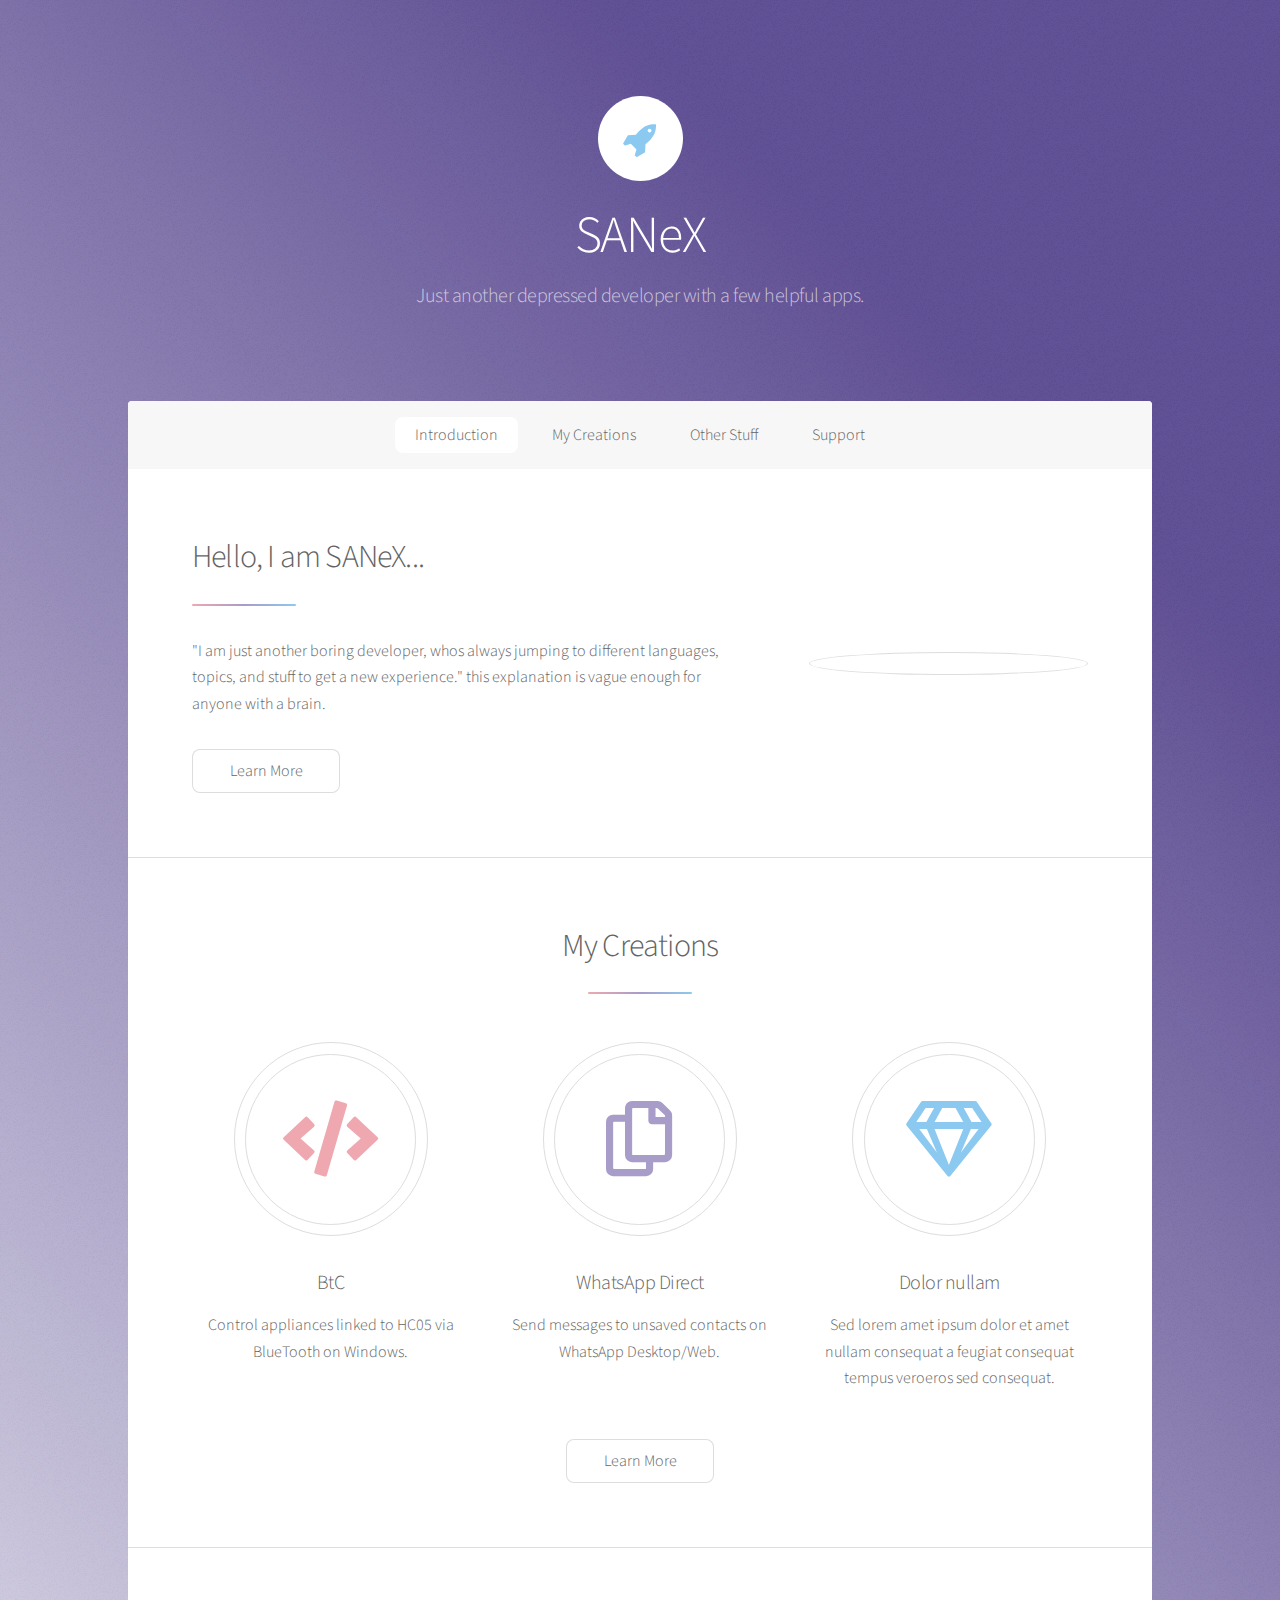
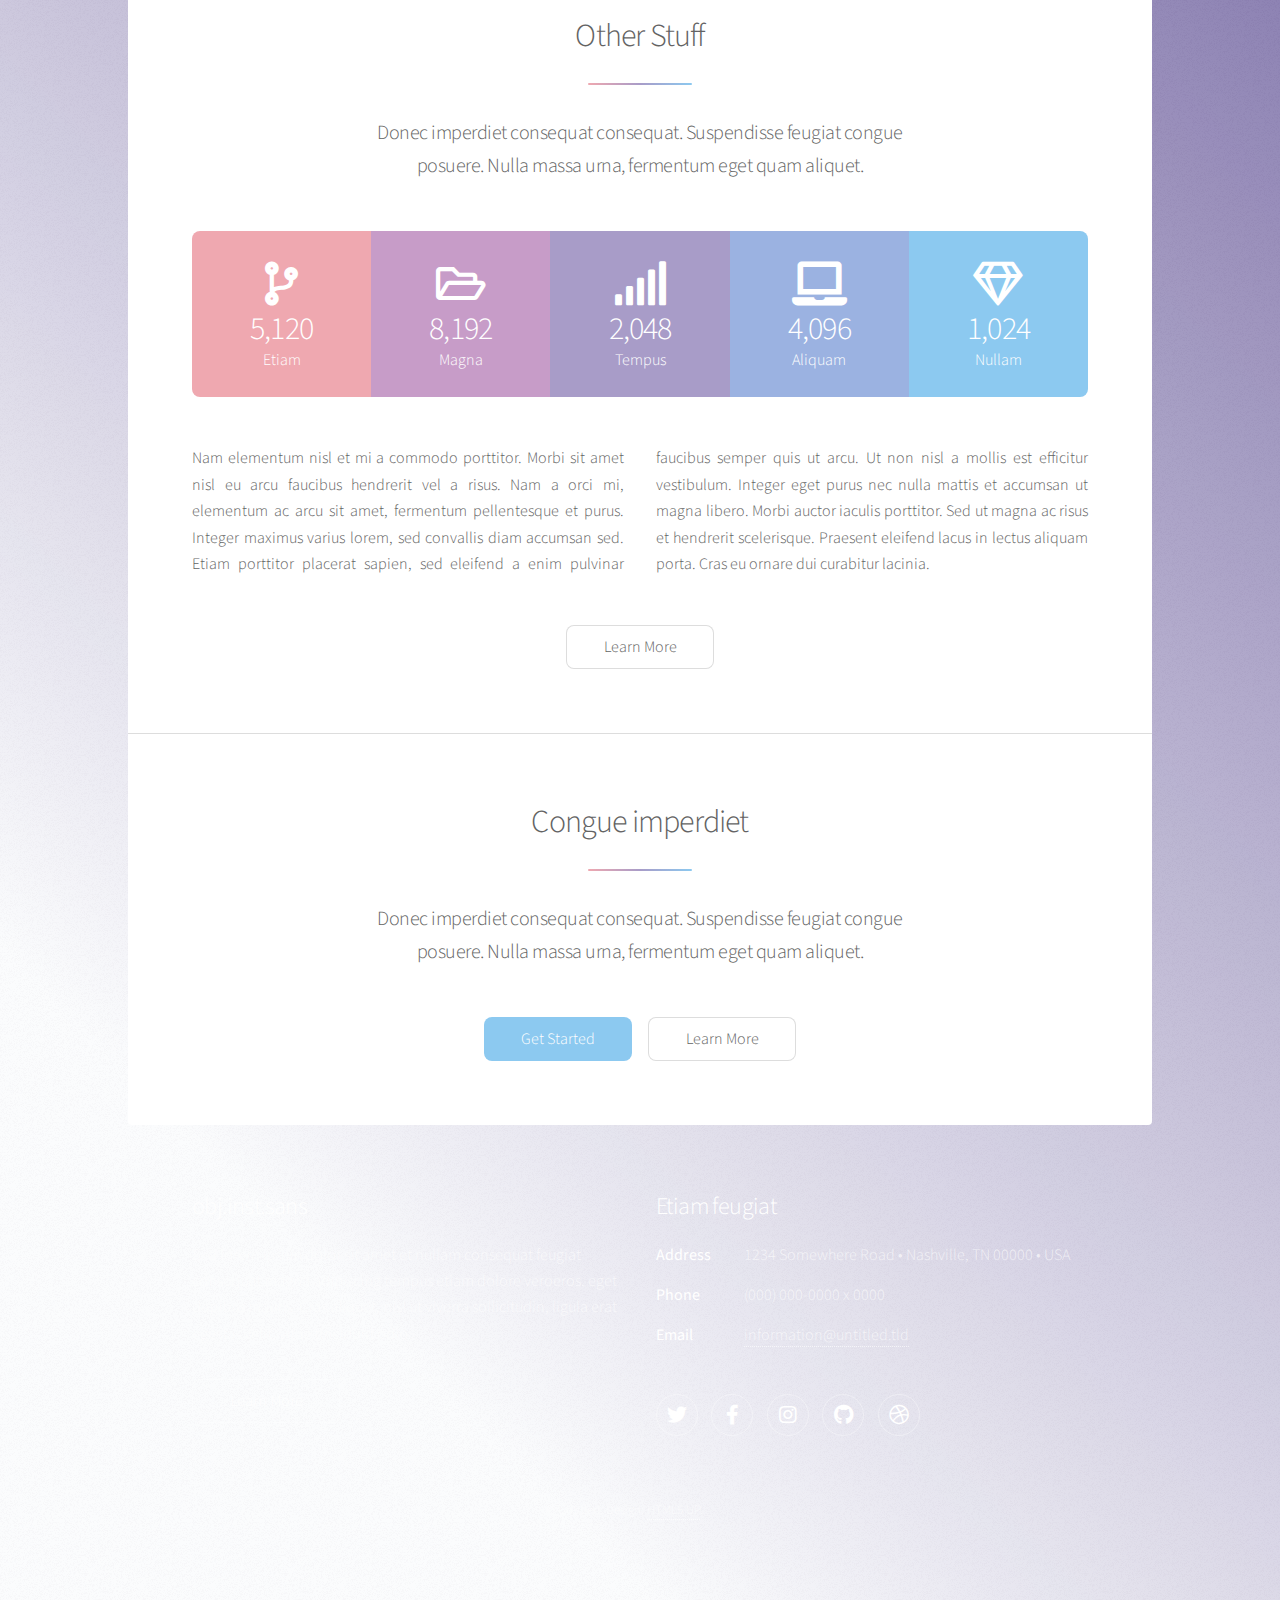
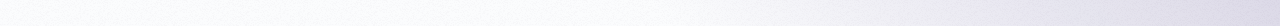
==== commit ebd881be: "Update index.html" ====
--- a/index.html
+++ b/index.html
@@ -16,8 +16,7 @@
 					<header id="header" class="alt">
 						<span class="logo"><img src="images/logo.svg" alt="" /></span>
 						<h1>SANeX</h1>
-						<p>Just another developer with a few boring, but helpful apps.<br />
-						built by <a href="https://twitter.com/ajlkn">@ajlkn</a> for <a href="https://html5up.net">HTML5 UP</a>.</p>
+						<p>Just another depressed developer with a few helpful apps.</p>
 					</header>
 
 				<!-- Nav -->
@@ -40,12 +39,12 @@
 										<header class="major">
 											<h2>Hello, I am SANeX...</h2>
 										</header>
-										<p>"I am just another boring developer, whos always jumping to different languages, topics, and stuff to get a new experience." this explanation is vague enough gor anoby</p>
+										<p>"I am just another boring developer, whos always jumping to different languages, topics, and stuff to get a new experience." this explanation is vague enough for anyone with a brain.</p>
 										<ul class="actions">
 											<li><a href="generic.html" class="button">Learn More</a></li>
 										</ul>
 									</div>
-									<span class="image"><img src="/images/pic01.jpg" alt="" /></span>
+									<span class="image"><img src="https://avatars.githubusercontent.com/u/83059735?v=4" alt="" /></span>
 								</div>
 							</section>
 
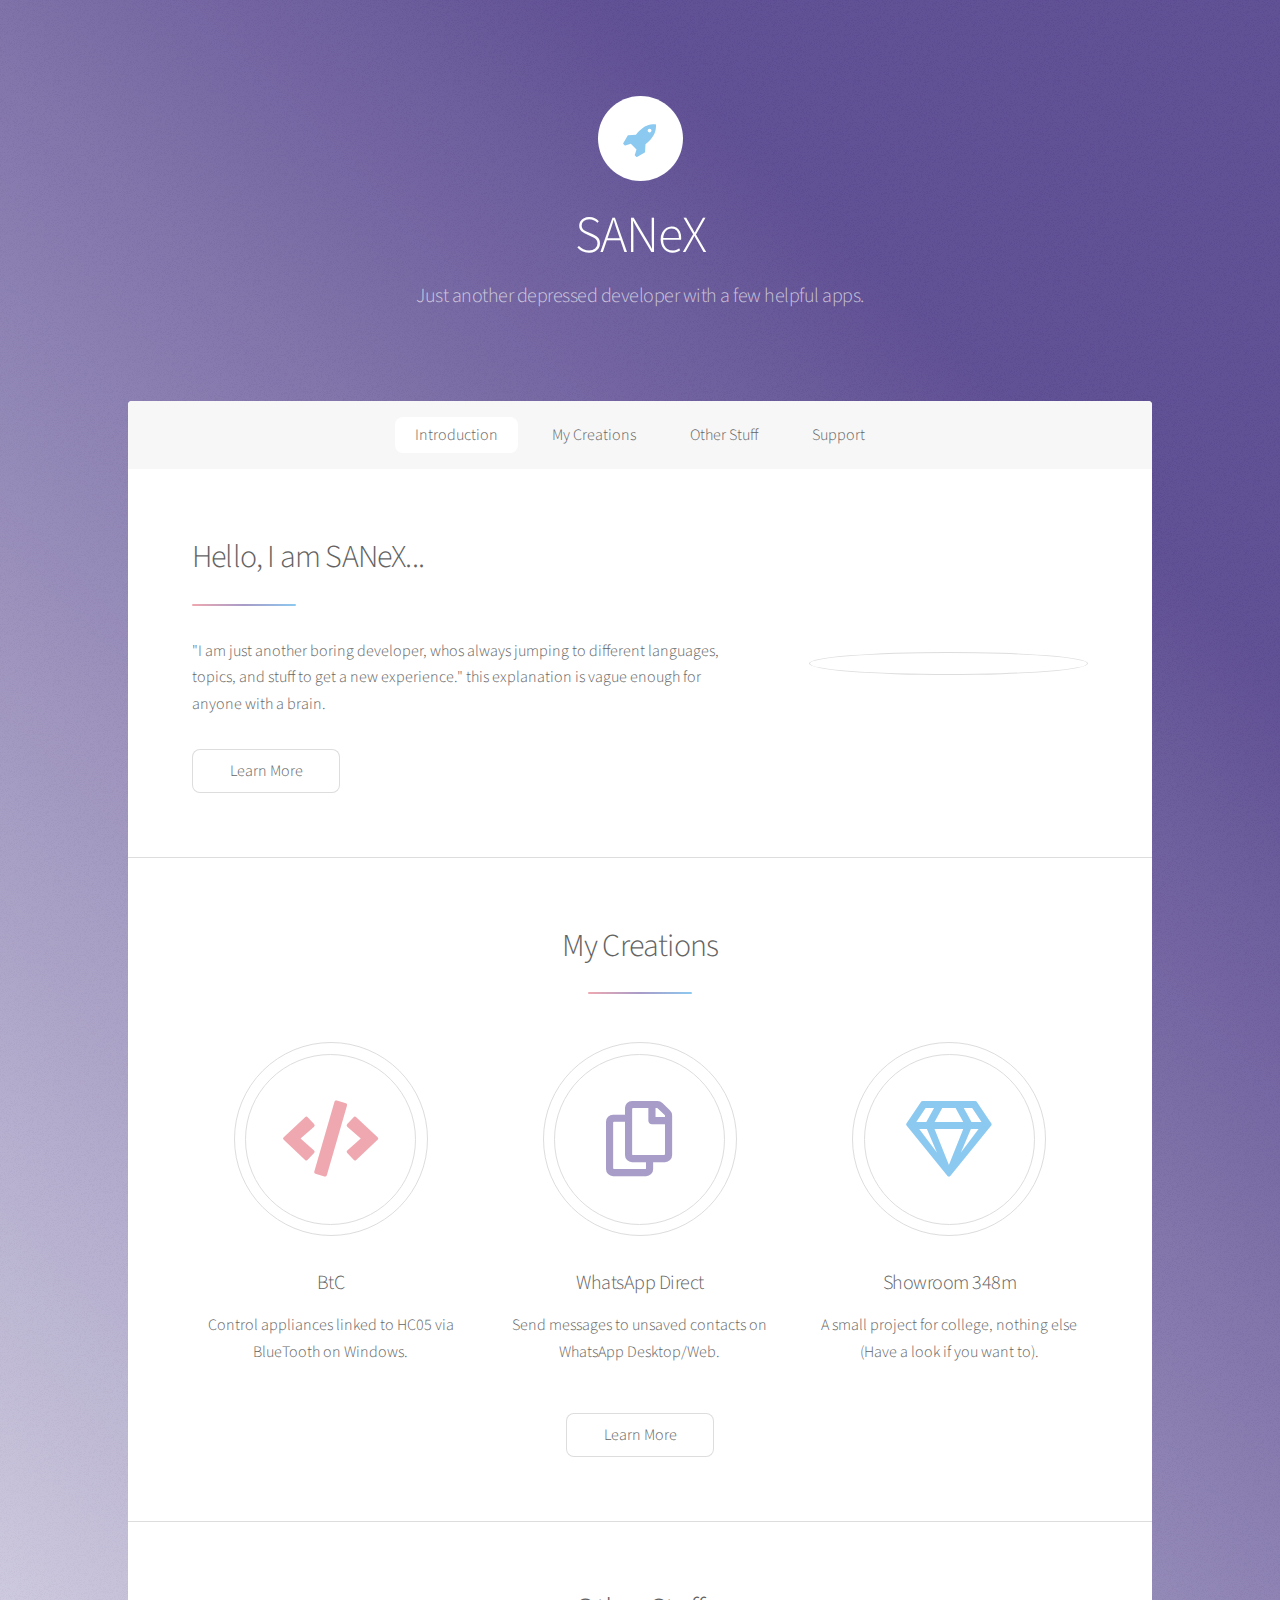
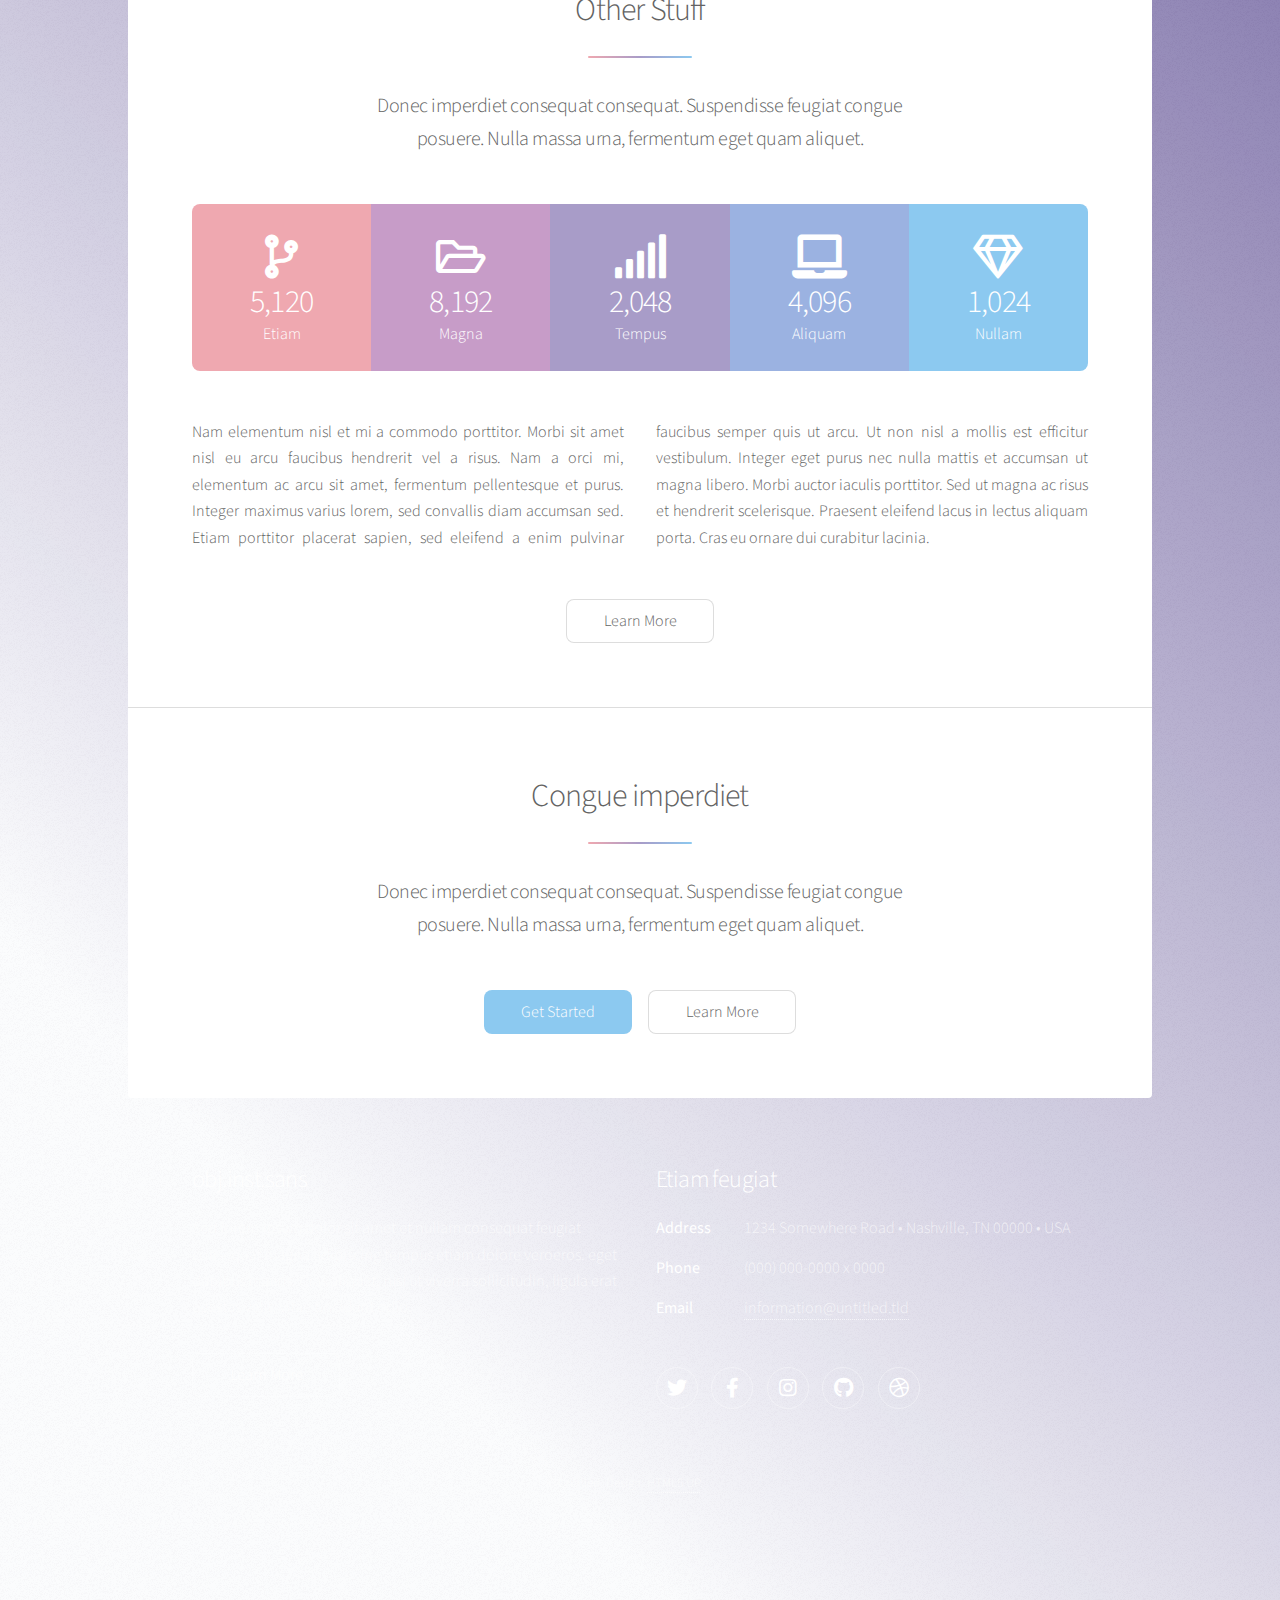
==== commit fde79575: "Update index.html" ====
--- a/index.html
+++ b/index.html
@@ -66,13 +66,13 @@
 									</li>
 									<li>
 										<span class="icon major style5 fa-gem"></span>
-										<h3>Dolor nullam</h3>
-										<p>Sed lorem amet ipsum dolor et amet nullam consequat a feugiat consequat tempus veroeros sed consequat.</p>
+										<h3>Showroom 348m</h3>
+										<p>A small project for college, nothing else (Have a look if you want to).</p>
 									</li>
 								</ul>
 								<footer class="major">
 									<ul class="actions special">
-										<li><a href="/generic.html" class="button">Learn More</a></li>
+										<li><a href="/wpd-project/index.html" class="button">Learn More</a></li>
 									</ul>
 								</footer>
 							</section>
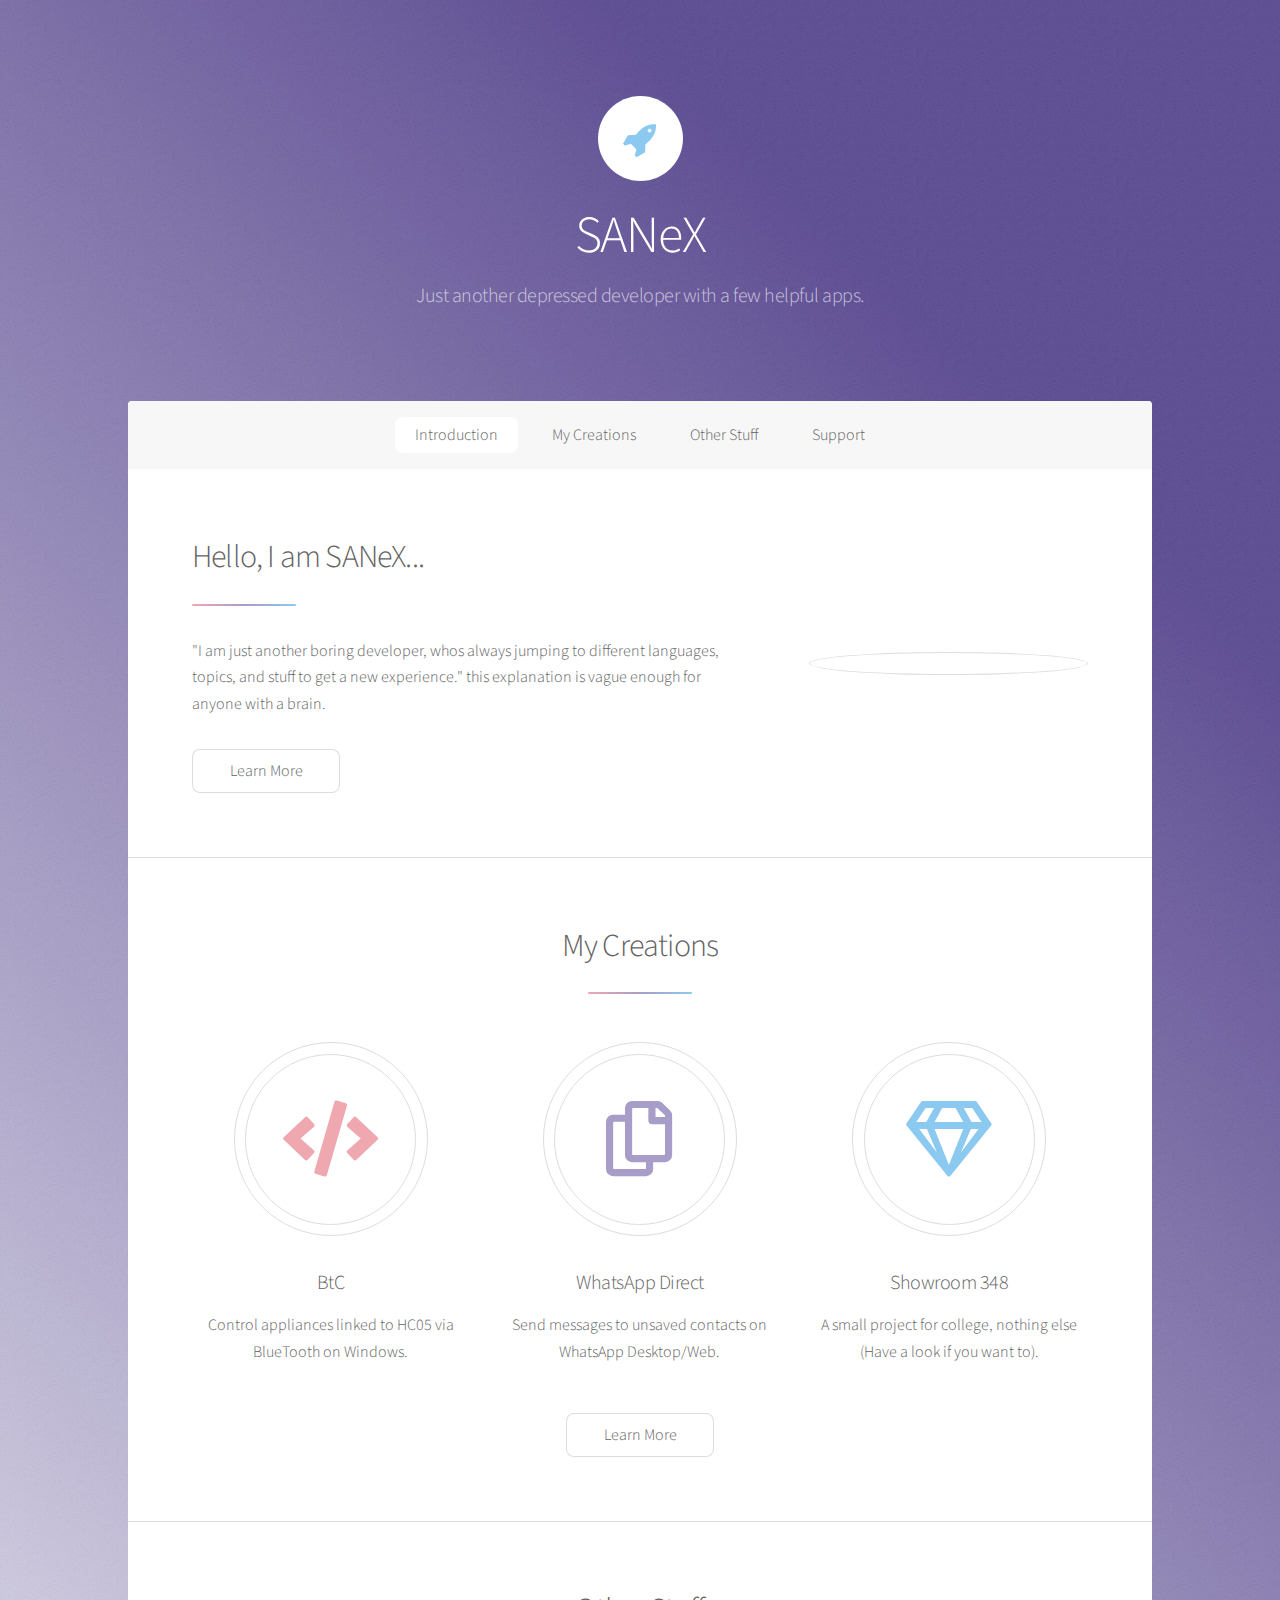
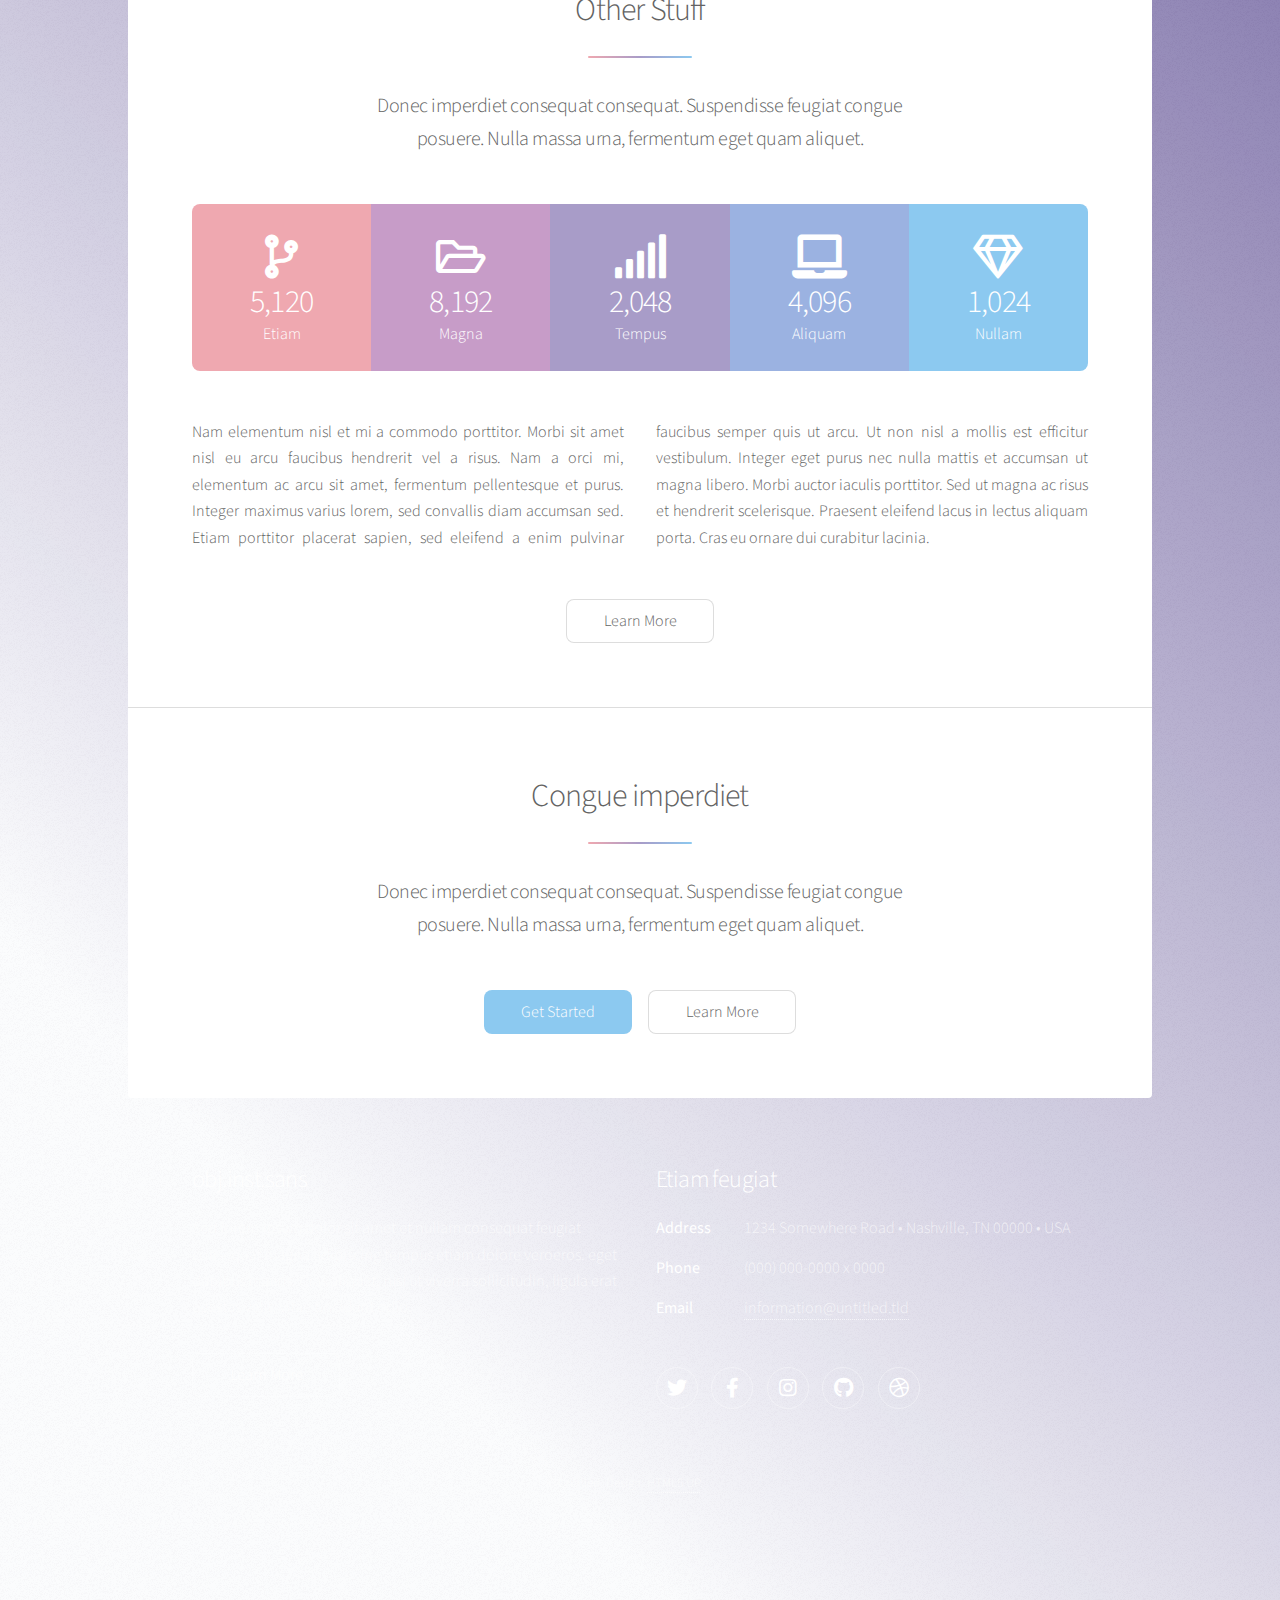
==== commit 81d903a8: "Rename folder" ====
--- a/index.html
+++ b/index.html
@@ -66,7 +66,7 @@
 									</li>
 									<li>
 										<span class="icon major style5 fa-gem"></span>
-										<h3>Showroom 348m</h3>
+										<h3>Showroom 348</h3>
 										<p>A small project for college, nothing else (Have a look if you want to).</p>
 									</li>
 								</ul>
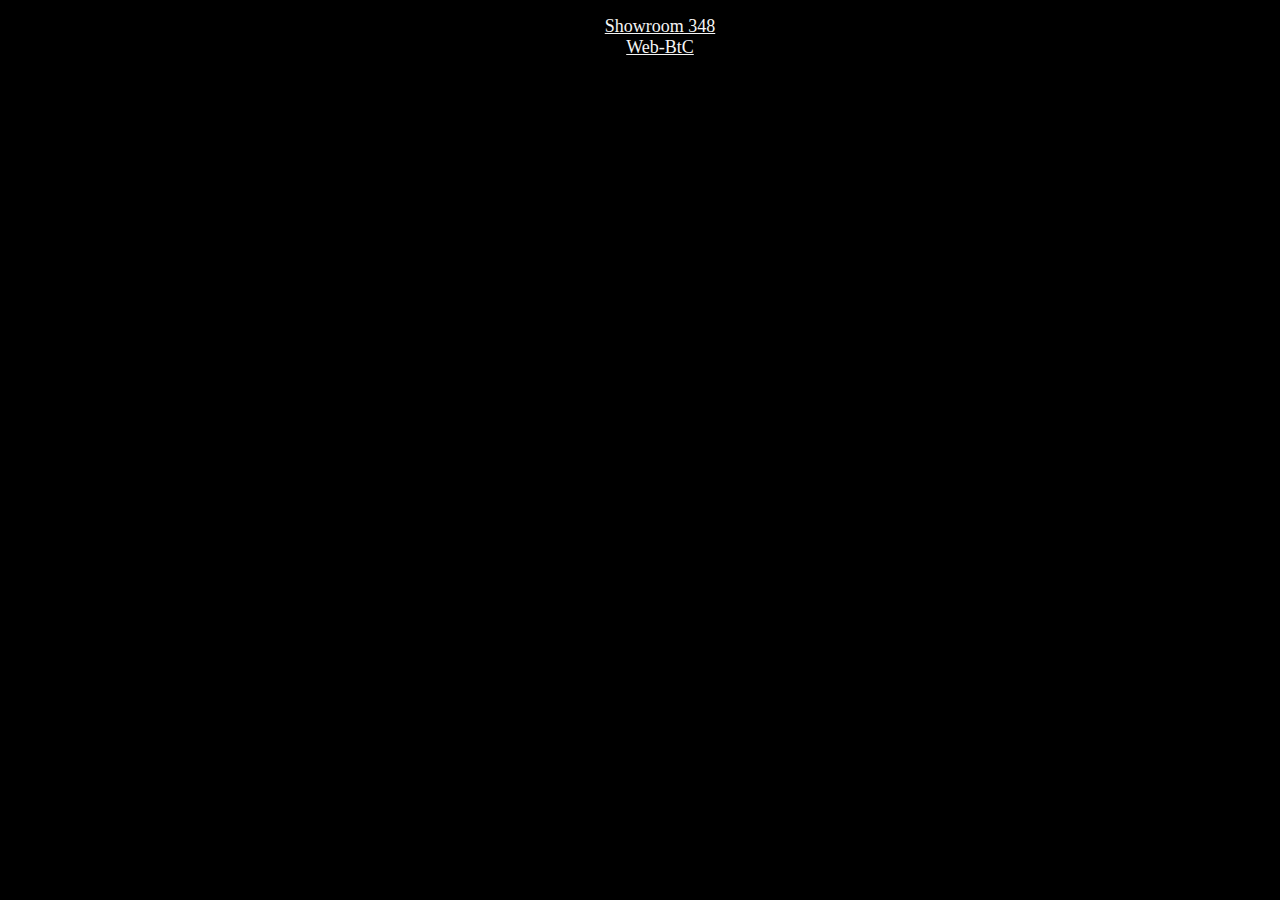
==== commit 3bb4d4eb: "website changes" ====
--- a/index.html
+++ b/index.html
@@ -4,173 +4,21 @@
 		<title>SANeX</title>
 		<meta charset="utf-8" />
 		<meta name="viewport" content="width=device-width, initial-scale=1, user-scalable=no" />
-		<link rel="stylesheet" href="/assets/css/main.css" />
-		<noscript><link rel="stylesheet" href="/assets/css/noscript.css" /></noscript>
+		<style>
+			body{
+				text-align: center;
+				background-color: black;
+			}
+			a{
+				color: whitesmoke;
+				font-size: large;
+			}
+		</style>
 	</head>
-	<body class="is-preload">
-
-		<!-- Wrapper -->
-			<div id="wrapper">
-
-				<!-- Header -->
-					<header id="header" class="alt">
-						<span class="logo"><img src="images/logo.svg" alt="" /></span>
-						<h1>SANeX</h1>
-						<p>Just another depressed developer with a few helpful apps.</p>
-					</header>
-
-				<!-- Nav -->
-					<nav id="nav">
-						<ul>
-							<li><a href="#intro" class="active">Introduction</a></li>
-							<li><a href="#first">My Creations</a></li>
-							<li><a href="#second">Other Stuff</a></li>
-							<li><a href="#cta">Support</a></li>
-						</ul>
-					</nav>
-
-				<!-- Main -->
-					<div id="main">
-
-						<!-- Introduction -->
-							<section id="intro" class="main">
-								<div class="spotlight">
-									<div class="content">
-										<header class="major">
-											<h2>Hello, I am SANeX...</h2>
-										</header>
-										<p>"I am just another boring developer, whos always jumping to different languages, topics, and stuff to get a new experience." this explanation is vague enough for anyone with a brain.</p>
-										<ul class="actions">
-											<li><a href="generic.html" class="button">Learn More</a></li>
-										</ul>
-									</div>
-									<span class="image"><img src="https://avatars.githubusercontent.com/u/83059735?v=4" alt="" /></span>
-								</div>
-							</section>
-
-						<!-- First Section -->
-							<section id="first" class="main special">
-								<header class="major">
-									<h2>My Creations</h2>
-								</header>
-								<ul class="features">
-									<li>
-										<span class="icon solid major style1 fa-code"></span>
-										<h3>BtC</h3>
-										<p>Control appliances linked to HC05 via BlueTooth on Windows.</p>
-									</li>
-									<li>
-										<span class="icon major style3 fa-copy"></span>
-										<h3>WhatsApp Direct</h3>
-										<p>Send messages to unsaved contacts on WhatsApp Desktop/Web.</p>
-									</li>
-									<li>
-										<span class="icon major style5 fa-gem"></span>
-										<h3>Showroom 348</h3>
-										<p>A small project for college, nothing else (Have a look if you want to).</p>
-									</li>
-								</ul>
-								<footer class="major">
-									<ul class="actions special">
-										<li><a href="/wpd-project/index.html" class="button">Learn More</a></li>
-									</ul>
-								</footer>
-							</section>
-
-						<!-- Second Section -->
-							<section id="second" class="main special">
-								<header class="major">
-									<h2>Other Stuff</h2>
-									<p>Donec imperdiet consequat consequat. Suspendisse feugiat congue<br />
-									posuere. Nulla massa urna, fermentum eget quam aliquet.</p>
-								</header>
-								<ul class="statistics">
-									<li class="style1">
-										<span class="icon solid fa-code-branch"></span>
-										<strong>5,120</strong> Etiam
-									</li>
-									<li class="style2">
-										<span class="icon fa-folder-open"></span>
-										<strong>8,192</strong> Magna
-									</li>
-									<li class="style3">
-										<span class="icon solid fa-signal"></span>
-										<strong>2,048</strong> Tempus
-									</li>
-									<li class="style4">
-										<span class="icon solid fa-laptop"></span>
-										<strong>4,096</strong> Aliquam
-									</li>
-									<li class="style5">
-										<span class="icon fa-gem"></span>
-										<strong>1,024</strong> Nullam
-									</li>
-								</ul>
-								<p class="content">Nam elementum nisl et mi a commodo porttitor. Morbi sit amet nisl eu arcu faucibus hendrerit vel a risus. Nam a orci mi, elementum ac arcu sit amet, fermentum pellentesque et purus. Integer maximus varius lorem, sed convallis diam accumsan sed. Etiam porttitor placerat sapien, sed eleifend a enim pulvinar faucibus semper quis ut arcu. Ut non nisl a mollis est efficitur vestibulum. Integer eget purus nec nulla mattis et accumsan ut magna libero. Morbi auctor iaculis porttitor. Sed ut magna ac risus et hendrerit scelerisque. Praesent eleifend lacus in lectus aliquam porta. Cras eu ornare dui curabitur lacinia.</p>
-								<footer class="major">
-									<ul class="actions special">
-										<li><a href="/generic.html" class="button">Learn More</a></li>
-									</ul>
-								</footer>
-							</section>
-
-						<!-- Get Started -->
-							<section id="cta" class="main special">
-								<header class="major">
-									<h2>Congue imperdiet</h2>
-									<p>Donec imperdiet consequat consequat. Suspendisse feugiat congue<br />
-									posuere. Nulla massa urna, fermentum eget quam aliquet.</p>
-								</header>
-								<footer class="major">
-									<ul class="actions special">
-										<li><a href="/generic.html" class="button primary">Get Started</a></li>
-										<li><a href="/generic.html" class="button">Learn More</a></li>
-									</ul>
-								</footer>
-							</section>
-
-					</div>
-
-				<!-- Footer -->
-					<footer id="footer">
-						<section>
-							<h2>obj.inst.sans</h2>
-							<p>Sed lorem ipsum dolor sit amet et nullam consequat feugiat consequat magna adipiscing tempus etiam dolore veroeros. eget dapibus mauris. Cras aliquet, nisl ut viverra sollicitudin, ligula erat egestas velit, vitae tincidunt odio.</p>
-							<ul class="actions">
-								<li><a href="/generic.html" class="button">Learn More</a></li>
-							</ul>
-						</section>
-						<section>
-							<h2>Etiam feugiat</h2>
-							<dl class="alt">
-								<dt>Address</dt>
-								<dd>1234 Somewhere Road &bull; Nashville, TN 00000 &bull; USA</dd>
-								<dt>Phone</dt>
-								<dd>(000) 000-0000 x 0000</dd>
-								<dt>Email</dt>
-								<dd><a href="#">information@untitled.tld</a></dd>
-							</dl>
-							<ul class="icons">
-								<li><a href="#" class="icon brands fa-twitter alt"><span class="label">Twitter</span></a></li>
-								<li><a href="#" class="icon brands fa-facebook-f alt"><span class="label">Facebook</span></a></li>
-								<li><a href="#" class="icon brands fa-instagram alt"><span class="label">Instagram</span></a></li>
-								<li><a href="https://github.com/SANeX15" class="icon brands fa-github alt"><span class="label">GitHub</span></a></li>
-								<li><a href="#" class="icon brands fa-dribbble alt"><span class="label">Dribbble</span></a></li>
-							</ul>
-						</section>
-						<p class="copyright">&copy; Untitled. Design: <a href="https://html5up.net">HTML5 UP</a>.</p>
-					</footer>
-
-			</div>
-
-		<!-- Scripts -->
-			<script src="assets/js/jquery.min.js"></script>
-			<script src="assets/js/jquery.scrollex.min.js"></script>
-			<script src="assets/js/jquery.scrolly.min.js"></script>
-			<script src="assets/js/browser.min.js"></script>
-			<script src="assets/js/breakpoints.min.js"></script>
-			<script src="assets/js/util.js"></script>
-			<script src="assets/js/main.js"></script>
-
+	<body>
+		<ul>
+			<li><a href="/wpd-project/index.html">Showroom 348</a></li>
+			<li><a href="/web-BtC/index.html">Web-BtC</a></li>
+		</ul>
 	</body>
 </html>
